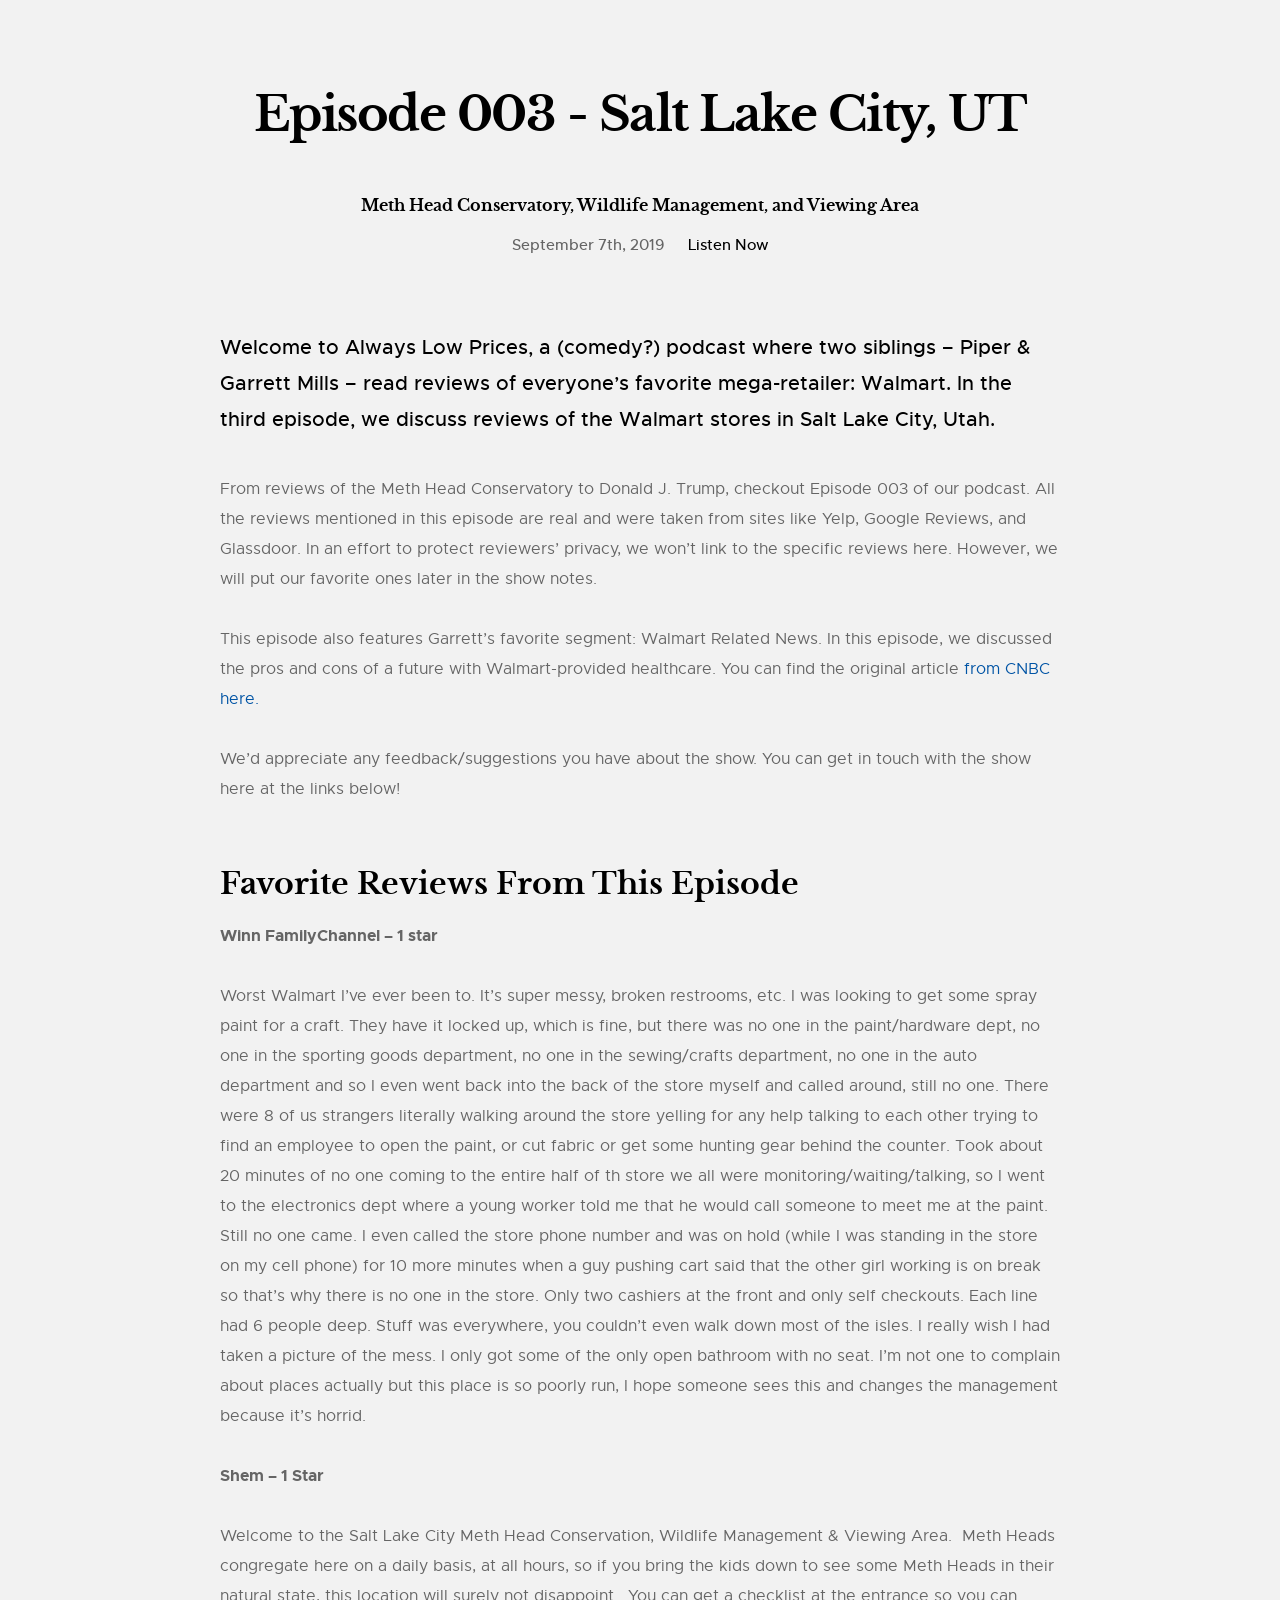
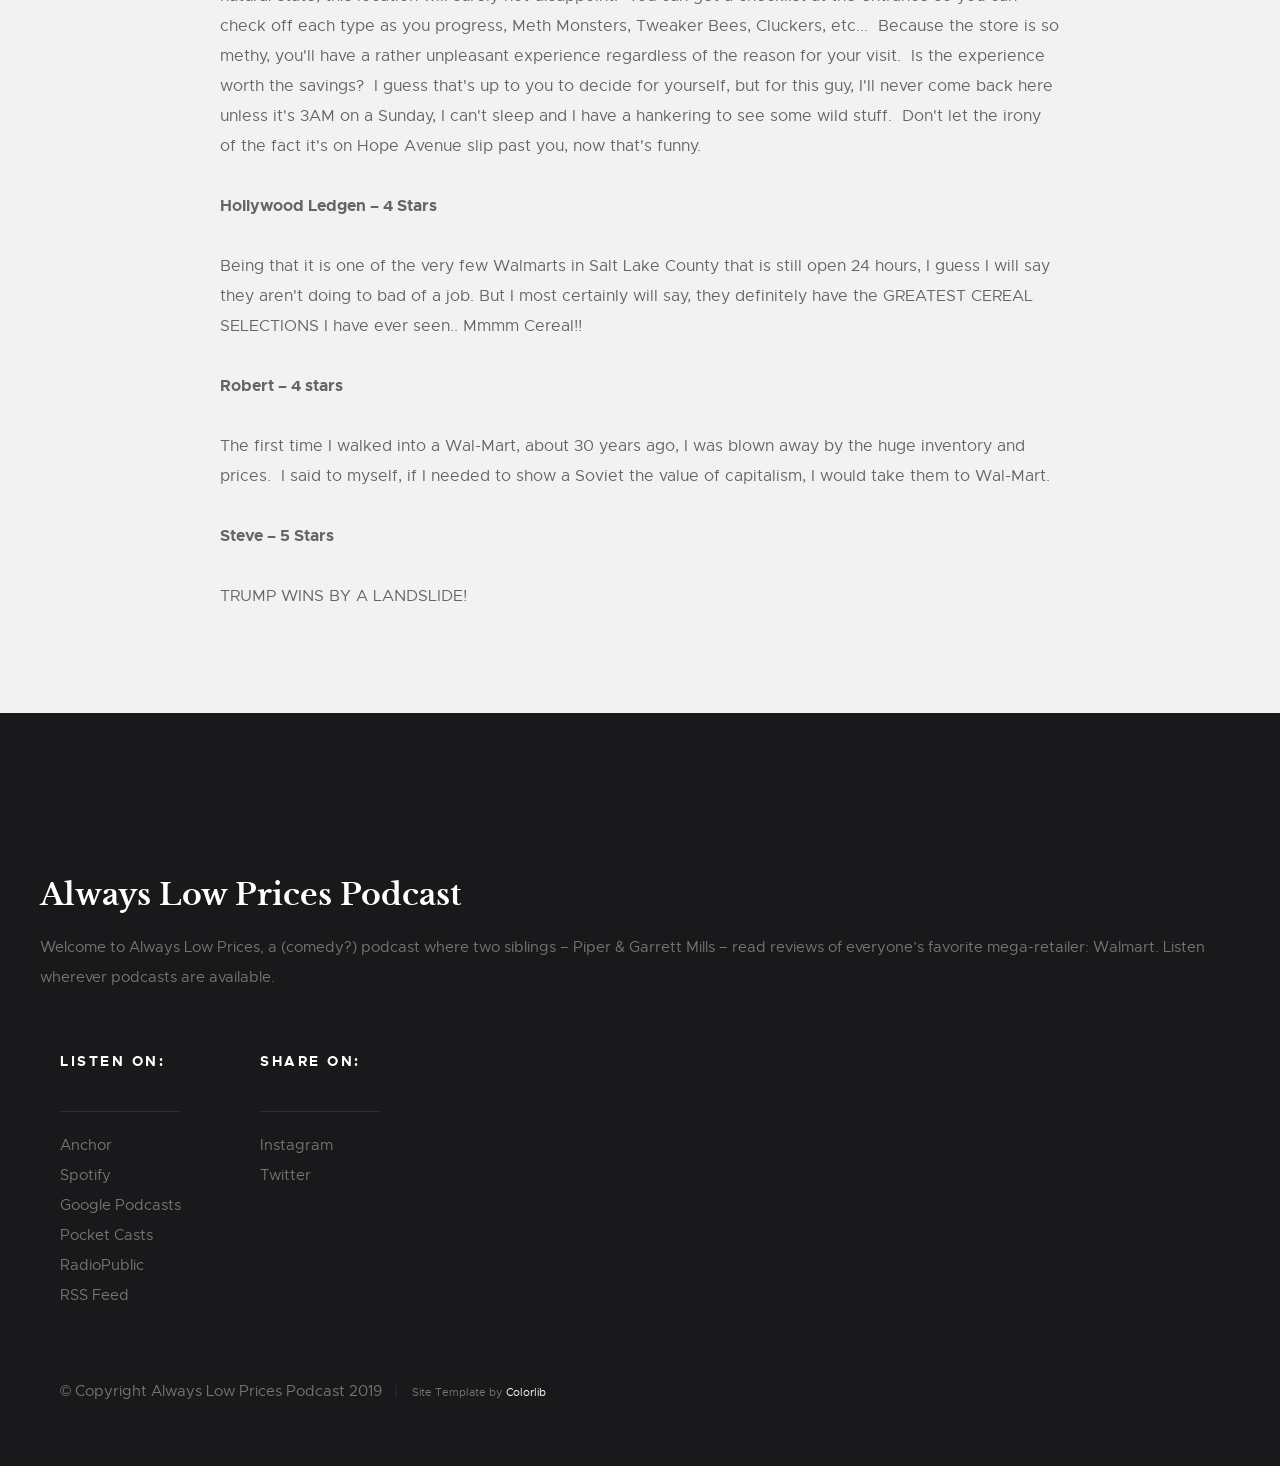
==== notes/003.html @ f8b11454 "initial" ====
<!DOCTYPE html>
<html class="no-js" lang="en">
<head>

    <!--- basic page needs
    ================================================== -->
    <meta charset="utf-8">
    <title>Episode 003 - Salt Lake City, UT | Always Low Prices Podcast</title>
    <meta name="description" content="">
    <meta name="author" content="">

    <!-- mobile specific metas
    ================================================== -->
    <meta name="viewport" content="width=device-width, initial-scale=1, maximum-scale=1">

    <!-- CSS
    ================================================== -->
    <link rel="stylesheet" href="../css/base.css">
    <link rel="stylesheet" href="../css/vendor.css">
    <link rel="stylesheet" href="../css/main.css">

    <!-- script
    ================================================== -->
    <script src="../js/modernizr.js"></script>
    <script src="../js/pace.min.js"></script>

    <!-- favicons
    ================================================== -->
    <link rel="shortcut icon" href="../favicon.ico" type="image/x-icon">
    <link rel="icon" href="../favicon.ico" type="image/x-icon">

</head>

<body id="top">



    <!-- s-content
    ================================================== -->
    <section class="s-content s-content--narrow s-content--no-padding-bottom">

        <article class="row format-standard">

            <div class="s-content__header col-full">
                <h1 class="s-content__header-title">
                    Episode 003 - Salt Lake City, UT
                </h1>
                <h5 class="s-content__header col-full">
                    Meth Head Conservatory, Wildlife Management, and Viewing Area
                </h5>
                <ul class="s-content__header-meta">
                    <li class="date">September 7th, 2019</li>
                    <li class="cat">
                        <a href="#">Listen Now</a>
                    </li>
                </ul>
            </div> <!-- end s-content__header -->

            <div class="col-full s-content__main">

                <p class="lead">Welcome to Always Low Prices, a (comedy?) podcast where two siblings – Piper & Garrett Mills – read reviews of everyone’s favorite mega-retailer: Walmart. In the third episode, we discuss reviews of the Walmart stores in Salt Lake City, Utah. </p>
                
                <p>From reviews of the Meth Head Conservatory to Donald J. Trump, checkout Episode 003 of our podcast. All the reviews mentioned in this episode are real and were taken from sites like Yelp, Google Reviews, and Glassdoor. In an effort to protect reviewers’ privacy, we won’t link to the specific reviews here. However, we will put our favorite ones later in the show notes.</p>

                <p>This episode also features Garrett’s favorite segment: Walmart Related News. In this episode, we discussed the pros and cons of a future with Walmart-provided healthcare. You can find the original article <a href="https://www.cnbc.com/2019/08/29/walmart-is-piloting-health-clinic-at-walmart-health-in-georgia.html">from CNBC here.</a></p>

                <p>We’d appreciate any feedback/suggestions you have about the show. You can get in touch with the show here at the links below!</p>

                <h2>Favorite Reviews From This Episode</h2>

                <p><strong>Winn FamilyChannel – 1 star</strong></p>
                <p>Worst Walmart I’ve ever been to. It’s super messy, broken restrooms, etc. I was looking to get some spray paint for a craft. They have it locked up, which is fine, but there was no one in the paint/hardware dept, no one in the sporting goods department, no one in the sewing/crafts department, no one in the auto department and so I even went back into the back of the store myself and called around, still no one. There were 8 of us strangers literally walking around the store yelling for any help talking to each other trying to find an employee to open the paint, or cut fabric or get some hunting gear behind the counter. Took about 20 minutes of no one coming to the entire half of th store we all were monitoring/waiting/talking, so I went to the electronics dept where a young worker told me that he would call someone to meet me at the paint. Still no one came. I even called the store phone number and was on hold (while I was standing in the store on my cell phone) for 10 more minutes when a guy pushing cart said that the other girl working is on break so that’s why there is no one in the store. Only two cashiers at the front and only self checkouts. Each line had 6 people deep. Stuff was everywhere, you couldn’t even walk down most of the isles. I really wish I had taken a picture of the mess. I only got some of the only open bathroom with no seat. I’m not one to complain about places actually but this place is so poorly run, I hope someone sees this and changes the management because it’s horrid.</p>
                <p><strong>Shem – 1 Star</strong></p>
                <p>Welcome to the Salt Lake City Meth Head Conservation, Wildlife Management &amp; Viewing Area. &nbsp;Meth Heads congregate here on a daily basis, at all hours, so if you bring the kids down to see some Meth Heads in their natural state, this location will surely not disappoint. &nbsp;You can get a checklist at the entrance so you can check off each type as you progress, Meth Monsters, Tweaker Bees, Cluckers, etc... &nbsp;Because the store is so methy, you'll have a rather unpleasant experience regardless of the reason for your visit. &nbsp;Is the experience worth the savings? &nbsp;I guess that's up to you to decide for yourself, but for this guy, I'll never come back here unless it's 3AM on a Sunday, I can't sleep and I have a hankering to see some wild stuff. &nbsp;Don't let the irony of the fact it's on Hope Avenue slip past you, now that's funny.</p>
                <p><strong>Hollywood Ledgen – 4 Stars</strong></p>
                <p>Being that it is one of the very few Walmarts in Salt Lake County that is still open 24 hours, I guess I will say they aren't doing to bad of a job. But I most certainly will say, they definitely have the GREATEST CEREAL SELECTIONS I have ever seen.. Mmmm Cereal!!</p>
                <p><strong>Robert – 4 stars</strong></p>
                <p>The first time I walked into a Wal-Mart, about 30 years ago, I was blown away by the huge inventory and prices. &nbsp;I said to myself, if I needed to show a Soviet the value of capitalism, I would take them to Wal-Mart.</p>
                <p><strong>Steve – 5 Stars</strong></p>
                <p>TRUMP WINS BY A LANDSLIDE!</p>

                <div class="s-content__author">

                </div>

            </div> <!-- end s-content__main -->

        </article>

    </section> <!-- s-content -->


    <!-- s-footer
    ================================================== -->
    <footer class="s-footer">

        <div class="s-footer__main">
            <div class="row">
                <h2 style="color: white;">Always Low Prices Podcast</h2>
                <p>Welcome to Always Low Prices, a (comedy?) podcast where two siblings – Piper & Garrett Mills – read reviews of everyone’s favorite mega-retailer: Walmart. Listen wherever podcasts are available.</p>
            </div>
            <div class="row"><br></div>
            <div class="row">
                
                <div class="col-two md-four mob-full s-footer__sitelinks">
                        
                    <h4>Listen On:</h4>

                    <ul class="s-footer__linklist">
                        <li><a href="https://anchor.fm/always-low-prices">Anchor</a></li>
                        <li><a href="https://open.spotify.com/show/2a7ba2a6s3g4KgWNtG4Lf8">Spotify</a></li>
                        <li><a href="https://www.google.com/podcasts?feed=aHR0cHM6Ly9hbmNob3IuZm0vcy9jZmFhMGY4L3BvZGNhc3QvcnNz">Google Podcasts</a></li>
                        <li><a href="https://pca.st/469Q">Pocket Casts</a></li>
                        <li><a href="https://radiopublic.com/always-low-prices-WdAnnR">RadioPublic</a></li>
                        <li><a href="https://anchor.fm/s/cfaa0f8/podcast/rss">RSS Feed</a></li>
                    </ul>

                </div> <!-- end s-footer__sitelinks -->

                <div class="col-two md-four mob-full s-footer__social">
                        
                    <h4>Share On:</h4>

                    <ul class="s-footer__linklist">
<!--                        <li><a href="#0">Facebook</a></li>-->
                        <li><a href="https://www.instagram.com/alwayslowpod/">Instagram</a></li>
                        <li><a href="https://twitter.com/alwayslowpod">Twitter</a></li>
<!--                        <li><a href="#0">Pinterest</a></li>-->
<!--                        <li><a href="#0">Google+</a></li>-->
<!--                        <li><a href="#0">LinkedIn</a></li>-->
                    </ul>

                </div> <!-- end s-footer__social -->

            </div>
        </div> <!-- end s-footer__main -->

        <div class="s-footer__bottom">
            <div class="row">
                <div class="col-full">
                    <div class="s-footer__copyright">
                        <span>© Copyright Always Low Prices Podcast 2019</span>
                        <span style="font-size: 8pt;">Site Template by <a href="https://colorlib.com/">Colorlib</a></span>
                    </div>

                    <div class="go-top">
                        <a class="smoothscroll" title="Back to Top" href="#top"></a>
                    </div>
                </div>
            </div>
        </div> <!-- end s-footer__bottom -->

    </footer> <!-- end s-footer -->


    <!-- preloader
    ================================================== -->
    <div id="preloader">
        <div id="loader">
            <div class="line-scale">
                <div></div>
                <div></div>
                <div></div>
                <div></div>
                <div></div>
            </div>
        </div>
    </div>


    <!-- Java Script
    ================================================== -->
    <script src="../js/jquery-3.2.1.min.js"></script>
    <script src="../js/plugins.js"></script>
    <script src="../js/main.js"></script>

</body>

</html>
---- css/base.css ----
/* =================================================================== 
 *
 *  Philosophy v1.0 Base Stylesheet
 *  12-30-2017
 *  ------------------------------------------------------------------
 *
 *  TOC:
 *  # imports
 *  # normalize
 *  # basic/base setup styles
 *    ## Media
 *    ## Typography resets
 *    ## links
 *    ## inputs
 *  # grid
 *    ## medium size devices
 *    ## tablets
 *    ## mobile devices
 *    ## small mobile devices
 *  # block grids
 *    ## medium size devices
 *    ## tablets
 *    ## mobile devices
 *    ## small mobile devices
 *  # MISC
 *
 * =================================================================== */


/* ===================================================================
 *  # imports 
 *
 * ------------------------------------------------------------------- */
@import url("font-awesome/css/font-awesome.min.css");
@import url("fonts.css");


/* ===================================================================
 *  # normalize
 *  normalize.css v5.0.0 | MIT License | 
 *  github.com/necolas/normalize.css
 *
 * ------------------------------------------------------------------- */
html {
   font-family: sans-serif;
   line-height: 1.15;
   -ms-text-size-adjust: 100%;
   -webkit-text-size-adjust: 100%;
}

body {
   margin: 0;
}

article,
aside,
footer,
header,
nav,
section {
   display: block;
}

h1 {
   font-size: 2em;
   margin: 0.67em 0;
}

figcaption,
figure,
main {
   display: block;
}

figure {
   margin: 1em 40px;
}

hr {
   box-sizing: content-box;
   height: 0;
   overflow: visible;
}

pre {
   font-family: monospace, monospace;
   font-size: 1em;
}

a {
   background-color: transparent;
   -webkit-text-decoration-skip: objects;
}

a:active,
a:hover {
   outline-width: 0;
}

abbr[title] {
   border-bottom: none;
   text-decoration: underline;
   text-decoration: underline dotted;
}

b,
strong {
   font-weight: inherit;
}

b,
strong {
   font-weight: bolder;
}

code,
kbd,
samp {
   font-family: monospace, monospace;
   font-size: 1em;
}

dfn {
   font-style: italic;
}

mark {
   background-color: #ff0;
   color: #000;
}

small {
   font-size: 80%;
}

sub,
sup {
   font-size: 75%;
   line-height: 0;
   position: relative;
   vertical-align: baseline;
}

sub {
   bottom: -0.25em;
}

sup {
   top: -0.5em;
}

audio,
video {
   display: inline-block;
}

audio:not([controls]) {
   display: none;
   height: 0;
}

img {
   border-style: none;
}

svg:not(:root) {
   overflow: hidden;
}

button,
input,
optgroup,
select,
textarea {
   font-family: sans-serif;
   font-size: 100%;
   line-height: 1.15;
   margin: 0;
}

button,
input {
   overflow: visible;
}

button,
select {
   text-transform: none;
}

button,
html [type="button"],
[type="reset"],
[type="submit"] {
   -webkit-appearance: button;
}

button::-moz-focus-inner,
[type="button"]::-moz-focus-inner,
[type="reset"]::-moz-focus-inner,
[type="submit"]::-moz-focus-inner {
   border-style: none;
   padding: 0;
}

button:-moz-focusring,
[type="button"]:-moz-focusring,
[type="reset"]:-moz-focusring,
[type="submit"]:-moz-focusring {
   outline: 1px dotted ButtonText;
}

fieldset {
   border: 1px solid #c0c0c0;
   margin: 0 2px;
   padding: 0.35em 0.625em 0.75em;
}

legend {
   box-sizing: border-box;
   color: inherit;
   display: table;
   max-width: 100%;
   padding: 0;
   white-space: normal;
}

progress {
   display: inline-block;
   vertical-align: baseline;
}

textarea {
   overflow: auto;
}

[type="checkbox"],
[type="radio"] {
   box-sizing: border-box;
   padding: 0;
}

[type="number"]::-webkit-inner-spin-button,
[type="number"]::-webkit-outer-spin-button {
   height: auto;
}

[type="search"] {
   -webkit-appearance: textfield;
   outline-offset: -2px;
}

[type="search"]::-webkit-search-cancel-button,
[type="search"]::-webkit-search-decoration {
   -webkit-appearance: none;
}

::-webkit-file-upload-button {
   -webkit-appearance: button;
   font: inherit;
}

details,
menu {
   display: block;
}

summary {
   display: list-item;
}

canvas {
   display: inline-block;
}

template {
   display: none;
}

[hidden] {
   display: none;
}


/* ===================================================================
*  # basic/base setup styles
*
* ------------------------------------------------------------------- */
html {
   font-size: 62.5%;
   box-sizing: border-box;
}

*,
*::before,
*::after {
   box-sizing: inherit;
}

body {
   font-weight: normal;
   line-height: 1;
   word-wrap: break-word;
   text-rendering: optimizeLegibility;
   -webkit-overflow-scrolling: touch;
   -webkit-text-size-adjust: none;
}

body,
input,
button {
   -moz-osx-font-smoothing: grayscale;
   -webkit-font-smoothing: antialiased;
}

/* ------------------------------------------------------------------- 
 * ## Media
 * ------------------------------------------------------------------- */
img,
video {
   max-width: 100%;
   height: auto;
}

/* ------------------------------------------------------------------- 
 * ## Typography resets 
 * ------------------------------------------------------------------- */
div, dl, dt, dd, ul, ol, li, h1, h2, h3, h4, h5, h6, pre, form, p, blockquote, th, td {
   margin: 0;
   padding: 0;
}

h1, h2, h3, h4, h5, h6 {
   -webkit-font-smoothing: auto;
   -webkit-font-smoothing: antialiased;
   -webkit-font-variant-ligatures: common-ligatures;
   -moz-font-variant-ligatures: common-ligatures;
   font-variant-ligatures: common-ligatures;
   text-rendering: optimizeLegibility;
}

em,
i {
   font-style: italic;
   line-height: inherit;
}

strong,
b {
   font-weight: bold;
   line-height: inherit;
}

small {
   font-size: 60%;
   line-height: inherit;
}

ol,
ul {
   list-style: none;
}

li {
   display: block;
}

/* ------------------------------------------------------------------- 
 * ## links
 * ------------------------------------------------------------------- */
a {
   text-decoration: none;
   line-height: inherit;
}

a img {
   border: none;
}

/* ------------------------------------------------------------------- 
 *  ## inputs
 * ------------------------------------------------------------------- */
fieldset {
   margin: 0;
   padding: 0;
}

input[type="email"],
input[type="number"],
input[type="search"],
input[type="text"],
input[type="tel"],
input[type="url"],
input[type="password"],
textarea {
   -webkit-appearance: none;
   -moz-appearance: none;
   -ms-appearance: none;
   -o-appearance: none;
   appearance: none;
}


/* ===================================================================
 * # grid
 *
 * ------------------------------------------------------------------- */
.row {
   width: 94%;
   max-width: 1200px;
   margin: 0 auto;
}

.row:after {
   content: "";
   display: table;
   clear: both;
}

.row .row {
   width: auto;
   max-width: none;
   margin-left: -20px;
   margin-right: -20px;
}

/* column blocks
 * -------------------------------------- */
[class*="col-"] {
   float: left;
   padding: 0 20px;
}

[class*="col-"] + [class*="col-"].end {
   float: right;
}

/* column width classes 
 * -------------------------------------- */
.col-one {
   width: 8.33333%;
}

.col-two,
.col-1-6 {
   width: 16.66667%;
}

.col-three,
.col-1-4 {
   width: 25%;
}

.col-four,
.col-1-3 {
   width: 33.33333%;
}

.col-five {
   width: 41.66667%;
}

.col-six,
.col-1-2 {
   width: 50%;
}

.col-seven {
   width: 58.33333%;
}

.col-eight,
.col-2-3 {
   width: 66.66667%;
}

.col-nine,
.col-3-4 {
  width: 75%;
}

.col-ten,
.col-5-6 {
   width: 83.33333%;
}

.col-eleven {
   width: 91.66667%;
}

.col-twelve,
.col-full {
   width: 100%;
}


/* ------------------------------------------------------------------- 
 * ## medium size devices
 * ------------------------------------------------------------------- */
@media only screen and (max-width: 1200px) {
   .row .row {
      margin-left: -15px;
      margin-right: -15px;
   }

   [class*="col-"] {
      padding: 0 15px;
   }

   .md-two,
   .md-1-6 {
      width: 16.66667%;
   }

   .md-one {
      width: 8.33333%;
   }

   .md-three,
   .md-1-4 {
      width: 25%;
   }

   .md-four,
   .md-1-3 {
      width: 33.33333%;
   }

   .md-five {
      width: 41.66667%;
   }

   .md-six,
   .md-1-2 {
      width: 50%;
   }

   .md-seven {
      width: 58.33333%;
   }

   .md-eight,
   .md-2-3 {
      width: 66.66667%;
   }

   .md-nine,
   .md-3-4 {
      width: 75%;
   }

   .md-ten,
   .md-5-6 {
      width: 83.33333%;
   }

   .md-eleven {
      width: 91.66667%;
   }

   .md-twelve,
   .md-full {
      width: 100%;
   }
}

/* ------------------------------------------------------------------- 
 * ## tablets
 * ------------------------------------------------------------------- */
@media only screen and (max-width: 800px) {
   .row {
      width: 90%;
   }

   .tab-1-4 {
      width: 25%;
   }

   .tab-1-3 {
      width: 33.33333%;
   }

   .tab-1-2 {
      width: 50%;
   }

   .tab-2-3 {
      width: 66.66667%;
   }

   .tab-3-4 {
      width: 75%;
   }

   .tab-full {
      width: 100%;
   }

   .hide-on-tablet {
      display: none;
   }
}

/* ------------------------------------------------------------------- 
 * ## mobile devices
 * ------------------------------------------------------------------- */
@media only screen and (max-width: 600px) {
   .row {
      width: auto;
      padding-left: 25px;
      padding-right: 25px;
   }

   .row .row {
      margin-left: -10px;
      margin-right: -10px;
      padding-left: 0;
      padding-right: 0;
   }

   [class*="col-"] {
      padding: 0 10px;
   }

   .mob-1-4 {
      width: 25%;
   }

   .mob-1-3 {
      width: 33.33333%;
   }

   .mob-1-2 {
      width: 50%;
   }

   .mob-2-3 {
      width: 66.66667%;
   }

   .mob-3-4 {
      width: 75%;
   }

   .mob-full {
      width: 100%;
   }

   .hide-on-mobile {
      display: none;
   }
}

/* ------------------------------------------------------------------- 
 * ## small mobile devices
 * ------------------------------------------------------------------- */

/* stack columns on small mobile devices
 * ------------------------------------------------------------------- */
@media only screen and (max-width: 400px) {
   .row .row {
      margin-left: 0;
      margin-right: 0;
   }

   [class*="col-"] {
      width: 100% !important;
      float: none !important;
      clear: both !important;
      margin-left: 0;
      margin-right: 0;
      padding: 0;
   }

   [class*="col-"] + [class*="col-"].end {
      float: none;
   }
}


/* ===================================================================
 * # block grids
 *
 * ------------------------------------------------------------------- */

/* Equally-sized columns define at row level
 * ------------------------------------------------------------------- */
[class*="block-"]:after {
   content: "";
   display: table;
   clear: both;
}

.block-1-6 .col-block {
   width: 16.66667%;
}

.block-1-5 .col-block {
   width: 20%;
}

.block-1-4 .col-block {
   width: 25%;
}

.block-1-3 .col-block {
   width: 33.33333%;
}

.block-1-2 .col-block {
   width: 50%;
}

/**
 * Clearing for block grid columns. Allow columns with 
 * different heights to align properly.
 */
.block-1-6 .col-block:nth-child(6n + 1),
.block-1-5 .col-block:nth-child(5n + 1),
.block-1-4 .col-block:nth-child(4n + 1),
.block-1-3 .col-block:nth-child(3n + 1),
.block-1-2 .col-block:nth-child(2n + 1) {
   clear: both;
}

/* ------------------------------------------------------------------- 
 * ## medium size devices
 * ------------------------------------------------------------------- */
@media only screen and (max-width: 1200px) {
   .block-m-1-6 .col-block {
      width: 16.66667%;
   }

   .block-m-1-5 .col-block {
      width: 20%;
   }

   .block-m-1-4 .col-block {
      width: 25%;
   }

   .block-m-1-3 .col-block {
      width: 33.33333%;
   }

   .block-m-1-2 .col-block {
      width: 50%;
   }

   .block-m-full .col-block {
      width: 100%;
      clear: both;
   }

   [class*="block-m-"] .col-block:nth-child(n) {
      clear: none;
   }

   .block-m-1-6 .col-block:nth-child(6n + 1),
   .block-m-1-5 .col-block:nth-child(5n + 1),
   .block-m-1-4 .col-block:nth-child(4n + 1),
   .block-m-1-3 .col-block:nth-child(3n + 1),
   .block-m-1-2 .col-block:nth-child(2n + 1) {
      clear: both;
   }
}

/* ------------------------------------------------------------------- 
 * ## tablets
 * ------------------------------------------------------------------- */
@media only screen and (max-width: 800px) {
   .block-tab-1-6 .col-block {
      width: 16.66667%;
   }

   .block-tab-1-5 .col-block {
      width: 20%;
   }

   .block-tab-1-4 .col-block {
      width: 25%;
   }

   .block-tab-1-3 .col-block {
      width: 33.33333%;
   }

   .block-tab-1-2 .col-block {
      width: 50%;
   }

   .block-tab-full .col-block {
      width: 100%;
      clear: both;
   }

   [class*="block-tab-"] .col-block:nth-child(n) {
      clear: none;
   }

   .block-tab-1-6 .col-block:nth-child(6n + 1),
   .block-tab-1-6 .col-block:nth-child(5n + 1),
   .block-tab-1-4 .col-block:nth-child(4n + 1),
   .block-tab-1-3 .col-block:nth-child(3n + 1),
   .block-tab-1-2 .col-block:nth-child(2n + 1) {
      clear: both;
   }
}

/* ------------------------------------------------------------------- 
 * ## mobile devices
 * ------------------------------------------------------------------- */
@media only screen and (max-width: 600px) {
   .block-mob-1-6 .col-block {
      width: 16.66667%;
   }

   .block-mob-1-5 .col-block {
      width: 20%;
   }

   .block-mob-1-4 .col-block {
      width: 25%;
   }

   .block-mob-1-3 .col-block {
      width: 33.33333%;
   }

   .block-mob-1-2 .col-block {
      width: 50%;
   }

   .block-mob-full .col-block {
      width: 100%;
      clear: both;
   }

   [class*="block-mob-"] .col-block:nth-child(n) {
      clear: none;
   }

   .block-mob-1-6 .col-block:nth-child(6n + 1),
   .block-mob-1-5 .col-block:nth-child(5n + 1),
   .block-mob-1-4 .col-block:nth-child(4n + 1),
   .block-mob-1-3 .col-block:nth-child(3n + 1),
   .block-mob-1-2 .col-block:nth-child(2n + 1) {
      clear: both;
   }
}

/* ------------------------------------------------------------------- 
 * ## small mobile devices
 * ------------------------------------------------------------------- */

/* stack columns on small mobile devices
 * ------------------------------------------------------------------- */
@media only screen and (max-width: 400px) {
   .stack .col-block {
      width: 100% !important;
      float: none !important;
      clear: both !important;
      margin-left: 0;
      margin-right: 0;
   }
}


/* ===================================================================
 * # MISC
 *
 * ------------------------------------------------------------------- */
.group:after {
   content: "";
   display: table;
   clear: both;
}

/* Misc Helper Styles
 * -------------------------------------- */
.is-hidden {
   display: none;
}

.is-invisible {
   visibility: hidden;
}

.antialiased {
   -webkit-font-smoothing: antialiased;
   -moz-osx-font-smoothing: grayscale;
}

.overflow-hidden {
   overflow: hidden;
}

.remove-bottom {
   margin-bottom: 0;
}

.half-bottom {
   margin-bottom: 1.5rem !important;
}

.add-bottom {
   margin-bottom: 3rem !important;
}

.no-border {
   border: none;
}

.full-width {
   width: 100%;
}

.text-center {
   text-align: center;
}

.text-left {
   text-align: left;
}

.text-right {
   text-align: right;
}

.pull-left {
   float: left;
}

.pull-right {
   float: right;
}

.align-center {
   margin-left: auto;
   margin-right: auto;
   text-align: center;
}

/*# sourceMappingURL=base.css.map */
---- css/vendor.css ----
/* =================================================================== 
 *
 *  Philosophy v1.0 Vendor/Third Party CSS 
 *  12-30-2017
 *  ------------------------------------------------------------------
 *
 *  TOC:
 *  # lity - v1.6.6 - 2016-04-22
 *  # Animate on Scroll
 *  # Slick Slider
 *  # MediaElement
 *  # prettyprint GitHub Theme
 *
 * =================================================================== */


/* ===================================================================
 * # lity - v1.6.6 - 2016-04-22
 *   http://sorgalla.com/lity/
 *   Copyright (c) 2016 Jan Sorgalla; Licensed MIT 
 * ------------------------------------------------------------------- */
.lity {
   z-index: 9990;
   position: fixed;
   top: 0;
   right: 0;
   bottom: 0;
   left: 0;
   white-space: nowrap;
   background: #ffffff;
   background: white;
   outline: none !important;
   opacity: 0;
   -webkit-transition: opacity 0.3s ease;
   -o-transition: opacity 0.3s ease;
   transition: opacity 0.3s ease;
}

.lity.lity-opened {
   opacity: 1;
}

.lity.lity-closed {
   opacity: 0;
}

.lity * {
   -webkit-box-sizing: border-box;
   -moz-box-sizing: border-box;
   box-sizing: border-box;
}

.lity-wrap {
   z-index: 9990;
   position: fixed;
   top: 0;
   right: 0;
   bottom: 0;
   left: 0;
   text-align: center;
   outline: none !important;
}

.lity-wrap:before {
   content: '';
   display: inline-block;
   height: 100%;
   vertical-align: middle;
   margin-right: -0.25em;
}

.lity-loader {
   z-index: 9991;
   color: #333;
   position: absolute;
   top: 50%;
   margin-top: -0.8em;
   width: 100%;
   text-align: center;
   font-size: 14px;
   font-family: Arial, Helvetica, sans-serif;
   opacity: 0;
   -webkit-transition: opacity 0.3s ease;
   -o-transition: opacity 0.3s ease;
   transition: opacity 0.3s ease;
}

.lity-loading .lity-loader {
   opacity: 1;
}

.lity-container {
   z-index: 9992;
   position: relative;
   text-align: left;
   vertical-align: middle;
   display: inline-block;
   white-space: normal;
   max-width: 100%;
   max-height: 100%;
   outline: none !important;
}

.lity-content {
   z-index: 9993;
   width: 100%;
   -webkit-transform: scale(1);
   -ms-transform: scale(1);
   -o-transform: scale(1);
   transform: scale(1);
   -webkit-transition: -webkit-transform 0.3s ease;
   -o-transition: -o-transform 0.3s ease;
   transition: transform 0.3s ease;
}

.lity-loading .lity-content,
.lity-closed .lity-content {
   -webkit-transform: scale(0.8);
   -ms-transform: scale(0.8);
   -o-transform: scale(0.8);
   transform: scale(0.8);
}

.lity-content:after {
   content: '';
   position: absolute;
   left: 0;
   top: 0;
   bottom: 0;
   display: block;
   right: 0;
   width: auto;
   height: auto;
   z-index: -1;
}

.lity-close {
   z-index: 9994;
   width: 42px;
   height: 42px;
   position: fixed;
   text-align: center !important;
   right: 20px;
   top: 20px;
   -webkit-appearance: none;
   cursor: pointer;
   text-decoration: none;
   text-align: center;
   padding: 0;
   margin: 0;
   color: black;
   font-style: normal;
   font-size: 30px;
   font-family: Arial, sans-serif;
   line-height: 42px;
   border: 0;
   background: transparent;
   outline: none;
   -webkit-box-shadow: none;
   box-shadow: none;
   font: 0/0 a;
   text-shadow: none;
   color: transparent;
   border-radius: 50%;
}

.lity-close::before,
.lity-close::after {
   display: block;
   content: "";
   height: 20px;
   width: 2px;
   background-color: black;
   position: absolute;
   top: 11px;
   left: 20px;
}

.lity-close::before {
   -webkit-transform: rotate(-45deg);
   -ms-transform: rotate(-45deg);
   transform: rotate(-45deg);
}

.lity-close::after {
   -webkit-transform: rotate(45deg);
   -ms-transform: rotate(45deg);
   transform: rotate(45deg);
}

.lity-close::-moz-focus-inner {
   border: 0;
   padding: 0;
}

.lity-close:hover,
.lity-close:focus,
.lity-close:active,
.lity-close:visited {
   text-decoration: none;
   text-align: center;
   padding: 0;
   color: #fff;
   font-style: normal;
   font-size: 30px;
   font-family: Arial, sans-serif;
   line-height: 36px;
   border: 0;
   background: transparent;
   outline: none;
   -webkit-box-shadow: none;
   box-shadow: none;
   font: 0/0 a;
   text-shadow: none;
   color: transparent;
}

.lity-close:hover::before,
.lity-close:hover::after,
.lity-close:focus::before,
.lity-close:focus::after,
.lity-close:active::before,
.lity-close:active::after,
.lity-close:visited::before,
.lity-close:visited::after {
   background-color: #0054a5;
}

/* Image */
.lity-image img {
   max-width: 100%;
   display: block;
   line-height: 0;
   border: 0;
}

/* iFrame */
.lity-iframe .lity-container {
   width: 100%;
   max-width: 964px;
}

.lity-iframe-container {
   width: 100%;
   height: 0;
   padding-top: 56.25%;
   overflow: auto;
   pointer-events: auto;
   -webkit-transform: translateZ(0);
   transform: translateZ(0);
   -webkit-overflow-scrolling: touch;
}

.lity-iframe-container iframe {
   position: absolute;
   display: block;
   top: 0;
   left: 0;
   width: 100%;
   height: 100%;
   background: #000;
}

.lity-hide {
   display: none;
}


/* ===================================================================
 * # Animate on Scroll 
 *   https://michalsnik.github.io/aos/
 *
 * ------------------------------------------------------------------- */
[data-aos][data-aos][data-aos-duration='50'],
body[data-aos-duration='50'] [data-aos] {
   transition-duration: 50ms;
}

[data-aos][data-aos][data-aos-delay='50'],
body[data-aos-delay='50'] [data-aos] {
   transition-delay: 0;
}

[data-aos][data-aos][data-aos-delay='50'].aos-animate,
body[data-aos-delay='50'] [data-aos].aos-animate {
   transition-delay: 50ms;
}

[data-aos][data-aos][data-aos-duration='100'],
body[data-aos-duration='100'] [data-aos] {
   transition-duration: .1s;
}

[data-aos][data-aos][data-aos-delay='100'],
body[data-aos-delay='100'] [data-aos] {
   transition-delay: 0;
}

[data-aos][data-aos][data-aos-delay='100'].aos-animate,
body[data-aos-delay='100'] [data-aos].aos-animate {
   transition-delay: .1s;
}

[data-aos][data-aos][data-aos-duration='150'],
body[data-aos-duration='150'] [data-aos] {
   transition-duration: .15s;
}

[data-aos][data-aos][data-aos-delay='150'],
body[data-aos-delay='150'] [data-aos] {
   transition-delay: 0;
}

[data-aos][data-aos][data-aos-delay='150'].aos-animate,
body[data-aos-delay='150'] [data-aos].aos-animate {
   transition-delay: .15s;
}

[data-aos][data-aos][data-aos-duration='200'],
body[data-aos-duration='200'] [data-aos] {
   transition-duration: .2s;
}

[data-aos][data-aos][data-aos-delay='200'],
body[data-aos-delay='200'] [data-aos] {
   transition-delay: 0;
}

[data-aos][data-aos][data-aos-delay='200'].aos-animate,
body[data-aos-delay='200'] [data-aos].aos-animate {
   transition-delay: .2s;
}

[data-aos][data-aos][data-aos-duration='250'],
body[data-aos-duration='250'] [data-aos] {
   transition-duration: .25s;
}

[data-aos][data-aos][data-aos-delay='250'],
body[data-aos-delay='250'] [data-aos] {
   transition-delay: 0;
}

[data-aos][data-aos][data-aos-delay='250'].aos-animate,
body[data-aos-delay='250'] [data-aos].aos-animate {
   transition-delay: .25s;
}

[data-aos][data-aos][data-aos-duration='300'],
body[data-aos-duration='300'] [data-aos] {
   transition-duration: .3s;
}

[data-aos][data-aos][data-aos-delay='300'],
body[data-aos-delay='300'] [data-aos] {
   transition-delay: 0;
}

[data-aos][data-aos][data-aos-delay='300'].aos-animate,
body[data-aos-delay='300'] [data-aos].aos-animate {
   transition-delay: .3s;
}

[data-aos][data-aos][data-aos-duration='350'],
body[data-aos-duration='350'] [data-aos] {
   transition-duration: .35s;
}

[data-aos][data-aos][data-aos-delay='350'],
body[data-aos-delay='350'] [data-aos] {
   transition-delay: 0;
}

[data-aos][data-aos][data-aos-delay='350'].aos-animate,
body[data-aos-delay='350'] [data-aos].aos-animate {
   transition-delay: .35s;
}

[data-aos][data-aos][data-aos-duration='400'],
body[data-aos-duration='400'] [data-aos] {
   transition-duration: .4s;
}

[data-aos][data-aos][data-aos-delay='400'],
body[data-aos-delay='400'] [data-aos] {
   transition-delay: 0;
}

[data-aos][data-aos][data-aos-delay='400'].aos-animate,
body[data-aos-delay='400'] [data-aos].aos-animate {
   transition-delay: .4s;
}

[data-aos][data-aos][data-aos-duration='450'],
body[data-aos-duration='450'] [data-aos] {
   transition-duration: .45s;
}

[data-aos][data-aos][data-aos-delay='450'],
body[data-aos-delay='450'] [data-aos] {
   transition-delay: 0;
}

[data-aos][data-aos][data-aos-delay='450'].aos-animate,
body[data-aos-delay='450'] [data-aos].aos-animate {
   transition-delay: .45s;
}

[data-aos][data-aos][data-aos-duration='500'],
body[data-aos-duration='500'] [data-aos] {
   transition-duration: .5s;
}

[data-aos][data-aos][data-aos-delay='500'],
body[data-aos-delay='500'] [data-aos] {
   transition-delay: 0;
}

[data-aos][data-aos][data-aos-delay='500'].aos-animate,
body[data-aos-delay='500'] [data-aos].aos-animate {
   transition-delay: .5s;
}

[data-aos][data-aos][data-aos-duration='550'],
body[data-aos-duration='550'] [data-aos] {
   transition-duration: .55s;
}

[data-aos][data-aos][data-aos-delay='550'],
body[data-aos-delay='550'] [data-aos] {
   transition-delay: 0;
}

[data-aos][data-aos][data-aos-delay='550'].aos-animate,
body[data-aos-delay='550'] [data-aos].aos-animate {
   transition-delay: .55s;
}

[data-aos][data-aos][data-aos-duration='600'],
body[data-aos-duration='600'] [data-aos] {
   transition-duration: .6s;
}

[data-aos][data-aos][data-aos-delay='600'],
body[data-aos-delay='600'] [data-aos] {
   transition-delay: 0;
}

[data-aos][data-aos][data-aos-delay='600'].aos-animate,
body[data-aos-delay='600'] [data-aos].aos-animate {
   transition-delay: .6s;
}

[data-aos][data-aos][data-aos-duration='650'],
body[data-aos-duration='650'] [data-aos] {
   transition-duration: .65s;
}

[data-aos][data-aos][data-aos-delay='650'],
body[data-aos-delay='650'] [data-aos] {
   transition-delay: 0;
}

[data-aos][data-aos][data-aos-delay='650'].aos-animate,
body[data-aos-delay='650'] [data-aos].aos-animate {
   transition-delay: .65s;
}

[data-aos][data-aos][data-aos-duration='700'],
body[data-aos-duration='700'] [data-aos] {
   transition-duration: .7s;
}

[data-aos][data-aos][data-aos-delay='700'],
body[data-aos-delay='700'] [data-aos] {
   transition-delay: 0;
}

[data-aos][data-aos][data-aos-delay='700'].aos-animate,
body[data-aos-delay='700'] [data-aos].aos-animate {
   transition-delay: .7s;
}

[data-aos][data-aos][data-aos-duration='750'],
body[data-aos-duration='750'] [data-aos] {
   transition-duration: .75s;
}

[data-aos][data-aos][data-aos-delay='750'],
body[data-aos-delay='750'] [data-aos] {
   transition-delay: 0;
}

[data-aos][data-aos][data-aos-delay='750'].aos-animate,
body[data-aos-delay='750'] [data-aos].aos-animate {
   transition-delay: .75s;
}

[data-aos][data-aos][data-aos-duration='800'],
body[data-aos-duration='800'] [data-aos] {
   transition-duration: .8s;
}

[data-aos][data-aos][data-aos-delay='800'],
body[data-aos-delay='800'] [data-aos] {
   transition-delay: 0;
}

[data-aos][data-aos][data-aos-delay='800'].aos-animate,
body[data-aos-delay='800'] [data-aos].aos-animate {
   transition-delay: .8s;
}

[data-aos][data-aos][data-aos-duration='850'],
body[data-aos-duration='850'] [data-aos] {
   transition-duration: .85s;
}

[data-aos][data-aos][data-aos-delay='850'],
body[data-aos-delay='850'] [data-aos] {
   transition-delay: 0;
}

[data-aos][data-aos][data-aos-delay='850'].aos-animate,
body[data-aos-delay='850'] [data-aos].aos-animate {
   transition-delay: .85s;
}

[data-aos][data-aos][data-aos-duration='900'],
body[data-aos-duration='900'] [data-aos] {
   transition-duration: .9s;
}

[data-aos][data-aos][data-aos-delay='900'],
body[data-aos-delay='900'] [data-aos] {
   transition-delay: 0;
}

[data-aos][data-aos][data-aos-delay='900'].aos-animate,
body[data-aos-delay='900'] [data-aos].aos-animate {
   transition-delay: .9s;
}

[data-aos][data-aos][data-aos-duration='950'],
body[data-aos-duration='950'] [data-aos] {
   transition-duration: .95s;
}

[data-aos][data-aos][data-aos-delay='950'],
body[data-aos-delay='950'] [data-aos] {
   transition-delay: 0;
}

[data-aos][data-aos][data-aos-delay='950'].aos-animate,
body[data-aos-delay='950'] [data-aos].aos-animate {
   transition-delay: .95s;
}

[data-aos][data-aos][data-aos-duration='1000'],
body[data-aos-duration='1000'] [data-aos] {
   transition-duration: 1s;
}

[data-aos][data-aos][data-aos-delay='1000'],
body[data-aos-delay='1000'] [data-aos] {
   transition-delay: 0;
}

[data-aos][data-aos][data-aos-delay='1000'].aos-animate,
body[data-aos-delay='1000'] [data-aos].aos-animate {
   transition-delay: 1s;
}

[data-aos][data-aos][data-aos-duration='1050'],
body[data-aos-duration='1050'] [data-aos] {
   transition-duration: 1.05s;
}

[data-aos][data-aos][data-aos-delay='1050'],
body[data-aos-delay='1050'] [data-aos] {
   transition-delay: 0;
}

[data-aos][data-aos][data-aos-delay='1050'].aos-animate,
body[data-aos-delay='1050'] [data-aos].aos-animate {
   transition-delay: 1.05s;
}

[data-aos][data-aos][data-aos-duration='1100'],
body[data-aos-duration='1100'] [data-aos] {
   transition-duration: 1.1s;
}

[data-aos][data-aos][data-aos-delay='1100'],
body[data-aos-delay='1100'] [data-aos] {
   transition-delay: 0;
}

[data-aos][data-aos][data-aos-delay='1100'].aos-animate,
body[data-aos-delay='1100'] [data-aos].aos-animate {
   transition-delay: 1.1s;
}

[data-aos][data-aos][data-aos-duration='1150'],
body[data-aos-duration='1150'] [data-aos] {
   transition-duration: 1.15s;
}

[data-aos][data-aos][data-aos-delay='1150'],
body[data-aos-delay='1150'] [data-aos] {
   transition-delay: 0;
}

[data-aos][data-aos][data-aos-delay='1150'].aos-animate,
body[data-aos-delay='1150'] [data-aos].aos-animate {
   transition-delay: 1.15s;
}

[data-aos][data-aos][data-aos-duration='1200'],
body[data-aos-duration='1200'] [data-aos] {
   transition-duration: 1.2s;
}

[data-aos][data-aos][data-aos-delay='1200'],
body[data-aos-delay='1200'] [data-aos] {
   transition-delay: 0;
}

[data-aos][data-aos][data-aos-delay='1200'].aos-animate,
body[data-aos-delay='1200'] [data-aos].aos-animate {
   transition-delay: 1.2s;
}

[data-aos][data-aos][data-aos-duration='1250'],
body[data-aos-duration='1250'] [data-aos] {
   transition-duration: 1.25s;
}

[data-aos][data-aos][data-aos-delay='1250'],
body[data-aos-delay='1250'] [data-aos] {
   transition-delay: 0;
}

[data-aos][data-aos][data-aos-delay='1250'].aos-animate,
body[data-aos-delay='1250'] [data-aos].aos-animate {
   transition-delay: 1.25s;
}

[data-aos][data-aos][data-aos-duration='1300'],
body[data-aos-duration='1300'] [data-aos] {
   transition-duration: 1.3s;
}

[data-aos][data-aos][data-aos-delay='1300'],
body[data-aos-delay='1300'] [data-aos] {
   transition-delay: 0;
}

[data-aos][data-aos][data-aos-delay='1300'].aos-animate,
body[data-aos-delay='1300'] [data-aos].aos-animate {
   transition-delay: 1.3s;
}

[data-aos][data-aos][data-aos-duration='1350'],
body[data-aos-duration='1350'] [data-aos] {
   transition-duration: 1.35s;
}

[data-aos][data-aos][data-aos-delay='1350'],
body[data-aos-delay='1350'] [data-aos] {
   transition-delay: 0;
}

[data-aos][data-aos][data-aos-delay='1350'].aos-animate,
body[data-aos-delay='1350'] [data-aos].aos-animate {
   transition-delay: 1.35s;
}

[data-aos][data-aos][data-aos-duration='1400'],
body[data-aos-duration='1400'] [data-aos] {
   transition-duration: 1.4s;
}

[data-aos][data-aos][data-aos-delay='1400'],
body[data-aos-delay='1400'] [data-aos] {
   transition-delay: 0;
}

[data-aos][data-aos][data-aos-delay='1400'].aos-animate,
body[data-aos-delay='1400'] [data-aos].aos-animate {
   transition-delay: 1.4s;
}

[data-aos][data-aos][data-aos-duration='1450'],
body[data-aos-duration='1450'] [data-aos] {
   transition-duration: 1.45s;
}

[data-aos][data-aos][data-aos-delay='1450'],
body[data-aos-delay='1450'] [data-aos] {
   transition-delay: 0;
}

[data-aos][data-aos][data-aos-delay='1450'].aos-animate,
body[data-aos-delay='1450'] [data-aos].aos-animate {
   transition-delay: 1.45s;
}

[data-aos][data-aos][data-aos-duration='1500'],
body[data-aos-duration='1500'] [data-aos] {
   transition-duration: 1.5s;
}

[data-aos][data-aos][data-aos-delay='1500'],
body[data-aos-delay='1500'] [data-aos] {
   transition-delay: 0;
}

[data-aos][data-aos][data-aos-delay='1500'].aos-animate,
body[data-aos-delay='1500'] [data-aos].aos-animate {
   transition-delay: 1.5s;
}

[data-aos][data-aos][data-aos-duration='1550'],
body[data-aos-duration='1550'] [data-aos] {
   transition-duration: 1.55s;
}

[data-aos][data-aos][data-aos-delay='1550'],
body[data-aos-delay='1550'] [data-aos] {
   transition-delay: 0;
}

[data-aos][data-aos][data-aos-delay='1550'].aos-animate,
body[data-aos-delay='1550'] [data-aos].aos-animate {
   transition-delay: 1.55s;
}

[data-aos][data-aos][data-aos-duration='1600'],
body[data-aos-duration='1600'] [data-aos] {
   transition-duration: 1.6s;
}

[data-aos][data-aos][data-aos-delay='1600'],
body[data-aos-delay='1600'] [data-aos] {
   transition-delay: 0;
}

[data-aos][data-aos][data-aos-delay='1600'].aos-animate,
body[data-aos-delay='1600'] [data-aos].aos-animate {
   transition-delay: 1.6s;
}

[data-aos][data-aos][data-aos-duration='1650'],
body[data-aos-duration='1650'] [data-aos] {
   transition-duration: 1.65s;
}

[data-aos][data-aos][data-aos-delay='1650'],
body[data-aos-delay='1650'] [data-aos] {
   transition-delay: 0;
}

[data-aos][data-aos][data-aos-delay='1650'].aos-animate,
body[data-aos-delay='1650'] [data-aos].aos-animate {
   transition-delay: 1.65s;
}

[data-aos][data-aos][data-aos-duration='1700'],
body[data-aos-duration='1700'] [data-aos] {
   transition-duration: 1.7s;
}

[data-aos][data-aos][data-aos-delay='1700'],
body[data-aos-delay='1700'] [data-aos] {
   transition-delay: 0;
}

[data-aos][data-aos][data-aos-delay='1700'].aos-animate,
body[data-aos-delay='1700'] [data-aos].aos-animate {
   transition-delay: 1.7s;
}

[data-aos][data-aos][data-aos-duration='1750'],
body[data-aos-duration='1750'] [data-aos] {
   transition-duration: 1.75s;
}

[data-aos][data-aos][data-aos-delay='1750'],
body[data-aos-delay='1750'] [data-aos] {
   transition-delay: 0;
}

[data-aos][data-aos][data-aos-delay='1750'].aos-animate,
body[data-aos-delay='1750'] [data-aos].aos-animate {
   transition-delay: 1.75s;
}

[data-aos][data-aos][data-aos-duration='1800'],
body[data-aos-duration='1800'] [data-aos] {
   transition-duration: 1.8s;
}

[data-aos][data-aos][data-aos-delay='1800'],
body[data-aos-delay='1800'] [data-aos] {
   transition-delay: 0;
}

[data-aos][data-aos][data-aos-delay='1800'].aos-animate,
body[data-aos-delay='1800'] [data-aos].aos-animate {
   transition-delay: 1.8s;
}

[data-aos][data-aos][data-aos-duration='1850'],
body[data-aos-duration='1850'] [data-aos] {
   transition-duration: 1.85s;
}

[data-aos][data-aos][data-aos-delay='1850'],
body[data-aos-delay='1850'] [data-aos] {
   transition-delay: 0;
}

[data-aos][data-aos][data-aos-delay='1850'].aos-animate,
body[data-aos-delay='1850'] [data-aos].aos-animate {
   transition-delay: 1.85s;
}

[data-aos][data-aos][data-aos-duration='1900'],
body[data-aos-duration='1900'] [data-aos] {
   transition-duration: 1.9s;
}

[data-aos][data-aos][data-aos-delay='1900'],
body[data-aos-delay='1900'] [data-aos] {
   transition-delay: 0;
}

[data-aos][data-aos][data-aos-delay='1900'].aos-animate,
body[data-aos-delay='1900'] [data-aos].aos-animate {
   transition-delay: 1.9s;
}

[data-aos][data-aos][data-aos-duration='1950'],
body[data-aos-duration='1950'] [data-aos] {
   transition-duration: 1.95s;
}

[data-aos][data-aos][data-aos-delay='1950'],
body[data-aos-delay='1950'] [data-aos] {
   transition-delay: 0;
}

[data-aos][data-aos][data-aos-delay='1950'].aos-animate,
body[data-aos-delay='1950'] [data-aos].aos-animate {
   transition-delay: 1.95s;
}

[data-aos][data-aos][data-aos-duration='2000'],
body[data-aos-duration='2000'] [data-aos] {
   transition-duration: 2s;
}

[data-aos][data-aos][data-aos-delay='2000'],
body[data-aos-delay='2000'] [data-aos] {
   transition-delay: 0;
}

[data-aos][data-aos][data-aos-delay='2000'].aos-animate,
body[data-aos-delay='2000'] [data-aos].aos-animate {
   transition-delay: 2s;
}

[data-aos][data-aos][data-aos-duration='2050'],
body[data-aos-duration='2050'] [data-aos] {
   transition-duration: 2.05s;
}

[data-aos][data-aos][data-aos-delay='2050'],
body[data-aos-delay='2050'] [data-aos] {
   transition-delay: 0;
}

[data-aos][data-aos][data-aos-delay='2050'].aos-animate,
body[data-aos-delay='2050'] [data-aos].aos-animate {
   transition-delay: 2.05s;
}

[data-aos][data-aos][data-aos-duration='2100'],
body[data-aos-duration='2100'] [data-aos] {
   transition-duration: 2.1s;
}

[data-aos][data-aos][data-aos-delay='2100'],
body[data-aos-delay='2100'] [data-aos] {
   transition-delay: 0;
}

[data-aos][data-aos][data-aos-delay='2100'].aos-animate,
body[data-aos-delay='2100'] [data-aos].aos-animate {
   transition-delay: 2.1s;
}

[data-aos][data-aos][data-aos-duration='2150'],
body[data-aos-duration='2150'] [data-aos] {
   transition-duration: 2.15s;
}

[data-aos][data-aos][data-aos-delay='2150'],
body[data-aos-delay='2150'] [data-aos] {
   transition-delay: 0;
}

[data-aos][data-aos][data-aos-delay='2150'].aos-animate,
body[data-aos-delay='2150'] [data-aos].aos-animate {
   transition-delay: 2.15s;
}

[data-aos][data-aos][data-aos-duration='2200'],
body[data-aos-duration='2200'] [data-aos] {
   transition-duration: 2.2s;
}

[data-aos][data-aos][data-aos-delay='2200'],
body[data-aos-delay='2200'] [data-aos] {
   transition-delay: 0;
}

[data-aos][data-aos][data-aos-delay='2200'].aos-animate,
body[data-aos-delay='2200'] [data-aos].aos-animate {
   transition-delay: 2.2s;
}

[data-aos][data-aos][data-aos-duration='2250'],
body[data-aos-duration='2250'] [data-aos] {
   transition-duration: 2.25s;
}

[data-aos][data-aos][data-aos-delay='2250'],
body[data-aos-delay='2250'] [data-aos] {
   transition-delay: 0;
}

[data-aos][data-aos][data-aos-delay='2250'].aos-animate,
body[data-aos-delay='2250'] [data-aos].aos-animate {
   transition-delay: 2.25s;
}

[data-aos][data-aos][data-aos-duration='2300'],
body[data-aos-duration='2300'] [data-aos] {
   transition-duration: 2.3s;
}

[data-aos][data-aos][data-aos-delay='2300'],
body[data-aos-delay='2300'] [data-aos] {
   transition-delay: 0;
}

[data-aos][data-aos][data-aos-delay='2300'].aos-animate,
body[data-aos-delay='2300'] [data-aos].aos-animate {
   transition-delay: 2.3s;
}

[data-aos][data-aos][data-aos-duration='2350'],
body[data-aos-duration='2350'] [data-aos] {
   transition-duration: 2.35s;
}

[data-aos][data-aos][data-aos-delay='2350'],
body[data-aos-delay='2350'] [data-aos] {
   transition-delay: 0;
}

[data-aos][data-aos][data-aos-delay='2350'].aos-animate,
body[data-aos-delay='2350'] [data-aos].aos-animate {
   transition-delay: 2.35s;
}

[data-aos][data-aos][data-aos-duration='2400'],
body[data-aos-duration='2400'] [data-aos] {
   transition-duration: 2.4s;
}

[data-aos][data-aos][data-aos-delay='2400'],
body[data-aos-delay='2400'] [data-aos] {
   transition-delay: 0;
}

[data-aos][data-aos][data-aos-delay='2400'].aos-animate,
body[data-aos-delay='2400'] [data-aos].aos-animate {
   transition-delay: 2.4s;
}

[data-aos][data-aos][data-aos-duration='2450'],
body[data-aos-duration='2450'] [data-aos] {
   transition-duration: 2.45s;
}

[data-aos][data-aos][data-aos-delay='2450'],
body[data-aos-delay='2450'] [data-aos] {
   transition-delay: 0;
}

[data-aos][data-aos][data-aos-delay='2450'].aos-animate,
body[data-aos-delay='2450'] [data-aos].aos-animate {
   transition-delay: 2.45s;
}

[data-aos][data-aos][data-aos-duration='2500'],
body[data-aos-duration='2500'] [data-aos] {
   transition-duration: 2.5s;
}

[data-aos][data-aos][data-aos-delay='2500'],
body[data-aos-delay='2500'] [data-aos] {
   transition-delay: 0;
}

[data-aos][data-aos][data-aos-delay='2500'].aos-animate,
body[data-aos-delay='2500'] [data-aos].aos-animate {
   transition-delay: 2.5s;
}

[data-aos][data-aos][data-aos-duration='2550'],
body[data-aos-duration='2550'] [data-aos] {
   transition-duration: 2.55s;
}

[data-aos][data-aos][data-aos-delay='2550'],
body[data-aos-delay='2550'] [data-aos] {
   transition-delay: 0;
}

[data-aos][data-aos][data-aos-delay='2550'].aos-animate,
body[data-aos-delay='2550'] [data-aos].aos-animate {
   transition-delay: 2.55s;
}

[data-aos][data-aos][data-aos-duration='2600'],
body[data-aos-duration='2600'] [data-aos] {
   transition-duration: 2.6s;
}

[data-aos][data-aos][data-aos-delay='2600'],
body[data-aos-delay='2600'] [data-aos] {
   transition-delay: 0;
}

[data-aos][data-aos][data-aos-delay='2600'].aos-animate,
body[data-aos-delay='2600'] [data-aos].aos-animate {
   transition-delay: 2.6s;
}

[data-aos][data-aos][data-aos-duration='2650'],
body[data-aos-duration='2650'] [data-aos] {
   transition-duration: 2.65s;
}

[data-aos][data-aos][data-aos-delay='2650'],
body[data-aos-delay='2650'] [data-aos] {
   transition-delay: 0;
}

[data-aos][data-aos][data-aos-delay='2650'].aos-animate,
body[data-aos-delay='2650'] [data-aos].aos-animate {
   transition-delay: 2.65s;
}

[data-aos][data-aos][data-aos-duration='2700'],
body[data-aos-duration='2700'] [data-aos] {
   transition-duration: 2.7s;
}

[data-aos][data-aos][data-aos-delay='2700'],
body[data-aos-delay='2700'] [data-aos] {
   transition-delay: 0;
}

[data-aos][data-aos][data-aos-delay='2700'].aos-animate,
body[data-aos-delay='2700'] [data-aos].aos-animate {
   transition-delay: 2.7s;
}

[data-aos][data-aos][data-aos-duration='2750'],
body[data-aos-duration='2750'] [data-aos] {
   transition-duration: 2.75s;
}

[data-aos][data-aos][data-aos-delay='2750'],
body[data-aos-delay='2750'] [data-aos] {
   transition-delay: 0;
}

[data-aos][data-aos][data-aos-delay='2750'].aos-animate,
body[data-aos-delay='2750'] [data-aos].aos-animate {
   transition-delay: 2.75s;
}

[data-aos][data-aos][data-aos-duration='2800'],
body[data-aos-duration='2800'] [data-aos] {
   transition-duration: 2.8s;
}

[data-aos][data-aos][data-aos-delay='2800'],
body[data-aos-delay='2800'] [data-aos] {
   transition-delay: 0;
}

[data-aos][data-aos][data-aos-delay='2800'].aos-animate,
body[data-aos-delay='2800'] [data-aos].aos-animate {
   transition-delay: 2.8s;
}

[data-aos][data-aos][data-aos-duration='2850'],
body[data-aos-duration='2850'] [data-aos] {
   transition-duration: 2.85s;
}

[data-aos][data-aos][data-aos-delay='2850'],
body[data-aos-delay='2850'] [data-aos] {
   transition-delay: 0;
}

[data-aos][data-aos][data-aos-delay='2850'].aos-animate,
body[data-aos-delay='2850'] [data-aos].aos-animate {
   transition-delay: 2.85s;
}

[data-aos][data-aos][data-aos-duration='2900'],
body[data-aos-duration='2900'] [data-aos] {
   transition-duration: 2.9s;
}

[data-aos][data-aos][data-aos-delay='2900'],
body[data-aos-delay='2900'] [data-aos] {
   transition-delay: 0;
}

[data-aos][data-aos][data-aos-delay='2900'].aos-animate,
body[data-aos-delay='2900'] [data-aos].aos-animate {
   transition-delay: 2.9s;
}

[data-aos][data-aos][data-aos-duration='2950'],
body[data-aos-duration='2950'] [data-aos] {
   transition-duration: 2.95s;
}

[data-aos][data-aos][data-aos-delay='2950'],
body[data-aos-delay='2950'] [data-aos] {
   transition-delay: 0;
}

[data-aos][data-aos][data-aos-delay='2950'].aos-animate,
body[data-aos-delay='2950'] [data-aos].aos-animate {
   transition-delay: 2.95s;
}

[data-aos][data-aos][data-aos-duration='3000'],
body[data-aos-duration='3000'] [data-aos] {
   transition-duration: 3s;
}

[data-aos][data-aos][data-aos-delay='3000'],
body[data-aos-delay='3000'] [data-aos] {
   transition-delay: 0;
}

[data-aos][data-aos][data-aos-delay='3000'].aos-animate,
body[data-aos-delay='3000'] [data-aos].aos-animate {
   transition-delay: 3s;
}

[data-aos][data-aos][data-aos-easing=linear],
body[data-aos-easing=linear] [data-aos] {
   transition-timing-function: cubic-bezier(0.25, 0.25, 0.75, 0.75);
}

[data-aos][data-aos][data-aos-easing=ease],
body[data-aos-easing=ease] [data-aos] {
   transition-timing-function: ease;
}

[data-aos][data-aos][data-aos-easing=ease-in],
body[data-aos-easing=ease-in] [data-aos] {
   transition-timing-function: ease-in;
}

[data-aos][data-aos][data-aos-easing=ease-out],
body[data-aos-easing=ease-out] [data-aos] {
   transition-timing-function: ease-out;
}

[data-aos][data-aos][data-aos-easing=ease-in-out],
body[data-aos-easing=ease-in-out] [data-aos] {
   transition-timing-function: ease-in-out;
}

[data-aos][data-aos][data-aos-easing=ease-in-back],
body[data-aos-easing=ease-in-back] [data-aos] {
   transition-timing-function: cubic-bezier(0.6, -0.28, 0.735, 0.045);
}

[data-aos][data-aos][data-aos-easing=ease-out-back],
body[data-aos-easing=ease-out-back] [data-aos] {
   transition-timing-function: cubic-bezier(0.175, 0.885, 0.32, 1.275);
}

[data-aos][data-aos][data-aos-easing=ease-in-out-back],
body[data-aos-easing=ease-in-out-back] [data-aos] {
   transition-timing-function: cubic-bezier(0.68, -0.55, 0.265, 1.55);
}

[data-aos][data-aos][data-aos-easing=ease-in-sine],
body[data-aos-easing=ease-in-sine] [data-aos] {
   transition-timing-function: cubic-bezier(0.47, 0, 0.745, 0.715);
}

[data-aos][data-aos][data-aos-easing=ease-out-sine],
body[data-aos-easing=ease-out-sine] [data-aos] {
   transition-timing-function: cubic-bezier(0.39, 0.575, 0.565, 1);
}

[data-aos][data-aos][data-aos-easing=ease-in-out-sine],
body[data-aos-easing=ease-in-out-sine] [data-aos] {
   transition-timing-function: cubic-bezier(0.445, 0.05, 0.55, 0.95);
}

[data-aos][data-aos][data-aos-easing=ease-in-quad],
body[data-aos-easing=ease-in-quad] [data-aos] {
   transition-timing-function: cubic-bezier(0.55, 0.085, 0.68, 0.53);
}

[data-aos][data-aos][data-aos-easing=ease-out-quad],
body[data-aos-easing=ease-out-quad] [data-aos] {
   transition-timing-function: cubic-bezier(0.25, 0.46, 0.45, 0.94);
}

[data-aos][data-aos][data-aos-easing=ease-in-out-quad],
body[data-aos-easing=ease-in-out-quad] [data-aos] {
   transition-timing-function: cubic-bezier(0.455, 0.03, 0.515, 0.955);
}

[data-aos][data-aos][data-aos-easing=ease-in-cubic],
body[data-aos-easing=ease-in-cubic] [data-aos] {
   transition-timing-function: cubic-bezier(0.55, 0.085, 0.68, 0.53);
}

[data-aos][data-aos][data-aos-easing=ease-out-cubic],
body[data-aos-easing=ease-out-cubic] [data-aos] {
   transition-timing-function: cubic-bezier(0.25, 0.46, 0.45, 0.94);
}

[data-aos][data-aos][data-aos-easing=ease-in-out-cubic],
body[data-aos-easing=ease-in-out-cubic] [data-aos] {
   transition-timing-function: cubic-bezier(0.455, 0.03, 0.515, 0.955);
}

[data-aos][data-aos][data-aos-easing=ease-in-quart],
body[data-aos-easing=ease-in-quart] [data-aos] {
   transition-timing-function: cubic-bezier(0.55, 0.085, 0.68, 0.53);
}

[data-aos][data-aos][data-aos-easing=ease-out-quart],
body[data-aos-easing=ease-out-quart] [data-aos] {
   transition-timing-function: cubic-bezier(0.25, 0.46, 0.45, 0.94);
}

[data-aos][data-aos][data-aos-easing=ease-in-out-quart],
body[data-aos-easing=ease-in-out-quart] [data-aos] {
   transition-timing-function: cubic-bezier(0.455, 0.03, 0.515, 0.955);
}

[data-aos^=fade][data-aos^=fade] {
   opacity: 0;
   transition-property: opacity, transform;
}

[data-aos^=fade][data-aos^=fade].aos-animate {
   opacity: 1;
   transform: translate(0);
}

[data-aos=fade-up] {
   transform: translateY(100px);
}

[data-aos=fade-down] {
   transform: translateY(-100px);
}

[data-aos=fade-right] {
   transform: translate(-100px);
}

[data-aos=fade-left] {
   transform: translate(100px);
}

[data-aos=fade-up-right] {
   transform: translate(-100px, 100px);
}

[data-aos=fade-up-left] {
   transform: translate(100px, 100px);
}

[data-aos=fade-down-right] {
   transform: translate(-100px, -100px);
}

[data-aos=fade-down-left] {
   transform: translate(100px, -100px);
}

[data-aos^=zoom][data-aos^=zoom] {
   opacity: 0;
   transition-property: opacity, transform;
}

[data-aos^=zoom][data-aos^=zoom].aos-animate {
   opacity: 1;
   transform: translate(0) scale(1);
}

[data-aos=zoom-in] {
   transform: scale(0.6);
}

[data-aos=zoom-in-up] {
   transform: translateY(100px) scale(0.6);
}

[data-aos=zoom-in-down] {
   transform: translateY(-100px) scale(0.6);
}

[data-aos=zoom-in-right] {
   transform: translate(-100px) scale(0.6);
}

[data-aos=zoom-in-left] {
   transform: translate(100px) scale(0.6);
}

[data-aos=zoom-out] {
   transform: scale(1.2);
}

[data-aos=zoom-out-up] {
   transform: translateY(100px) scale(1.2);
}

[data-aos=zoom-out-down] {
   transform: translateY(-100px) scale(1.2);
}

[data-aos=zoom-out-right] {
   transform: translate(-100px) scale(1.2);
}

[data-aos=zoom-out-left] {
   transform: translate(100px) scale(1.2);
}

[data-aos^=slide][data-aos^=slide] {
   transition-property: transform;
}

[data-aos^=slide][data-aos^=slide].aos-animate {
   transform: translate(0);
}

[data-aos=slide-up] {
   transform: translateY(100%);
}

[data-aos=slide-down] {
   transform: translateY(-100%);
}

[data-aos=slide-right] {
   transform: translateX(-100%);
}

[data-aos=slide-left] {
   transform: translateX(100%);
}

[data-aos^=flip][data-aos^=flip] {
   backface-visibility: hidden;
   transition-property: transform;
}

[data-aos=flip-left] {
   transform: perspective(2500px) rotateY(-100deg);
}

[data-aos=flip-left].aos-animate {
   transform: perspective(2500px) rotateY(0);
}

[data-aos=flip-right] {
   transform: perspective(2500px) rotateY(100deg);
}

[data-aos=flip-right].aos-animate {
   transform: perspective(2500px) rotateY(0);
}

[data-aos=flip-up] {
   transform: perspective(2500px) rotateX(-100deg);
}

[data-aos=flip-up].aos-animate {
   transform: perspective(2500px) rotateX(0);
}

[data-aos=flip-down] {
   transform: perspective(2500px) rotateX(100deg);
}

[data-aos=flip-down].aos-animate {
   transform: perspective(2500px) rotateX(0);
}

/*# sourceMappingURL=aos.css.map*/


/* ===================================================================
 * # Slick Slider
 *
 * ------------------------------------------------------------------- */
.slick-slider {
   position: relative;
   display: block;
   box-sizing: border-box;
   -webkit-touch-callout: none;
   -webkit-user-select: none;
   -khtml-user-select: none;
   -moz-user-select: none;
   -ms-user-select: none;
   user-select: none;
   -ms-touch-action: pan-y;
   touch-action: pan-y;
   -webkit-tap-highlight-color: transparent;
}

.slick-list {
   position: relative;
   overflow: hidden;
   display: block;
   margin: 0;
   padding: 0;
}

.slick-list:focus {
   outline: none;
}

.slick-list.dragging {
   cursor: pointer;
   cursor: hand;
}

.slick-slider .slick-track,
.slick-slider .slick-list {
   -webkit-transform: translate3d(0, 0, 0);
   -moz-transform: translate3d(0, 0, 0);
   -ms-transform: translate3d(0, 0, 0);
   -o-transform: translate3d(0, 0, 0);
   transform: translate3d(0, 0, 0);
}

.slick-track {
   position: relative;
   left: 0;
   top: 0;
   display: block;
}

.slick-track:before,
.slick-track:after {
   content: "";
   display: table;
}

.slick-track:after {
   clear: both;
}

.slick-loading .slick-track {
   visibility: hidden;
}

.slick-slide {
   float: left;
   height: 100%;
   min-height: 1px;
   display: none;
}

[dir="rtl"] .slick-slide {
   float: right;
}

.slick-slide img {
   display: block;
}

.slick-slide.slick-loading img {
   display: none;
}

.slick-slide.dragging img {
   pointer-events: none;
}

.slick-initialized .slick-slide {
   display: block;
}

.slick-loading .slick-slide {
   visibility: hidden;
}

.slick-vertical .slick-slide {
   display: block;
   height: auto;
   border: 1px solid transparent;
}

.slick-arrow.slick-hidden {
   display: none;
}


/* ===================================================================
 * # MediaElement
 *
 * ------------------------------------------------------------------- */

/* Accessibility: hide screen reader texts (and prefer "top" for RTL languages).
Reference: http://blog.rrwd.nl/2015/04/04/the-screen-reader-text-class-why-and-how/ */
.mejs__offscreen {
   border: 0;
   clip: rect(1px, 1px, 1px, 1px);
   -webkit-clip-path: inset(50%);
   clip-path: inset(50%);
   height: 1px;
   margin: -1px;
   overflow: hidden;
   padding: 0;
   position: absolute;
   width: 1px;
   word-wrap: normal;
}

.mejs__container {
   background: #000;
   box-sizing: border-box;
   font-family: 'Helvetica', Arial, serif;
   position: relative;
   text-align: left;
   text-indent: 0;
   vertical-align: top;
}

.mejs__container * {
   box-sizing: border-box;
}

/* Hide native play button and control bar from iOS to favor plugin button */
.mejs__container video::-webkit-media-controls,
.mejs__container video::-webkit-media-controls-panel,
.mejs__container video::-webkit-media-controls-panel-container,
.mejs__container video::-webkit-media-controls-start-playback-button {
   -webkit-appearance: none;
   display: none !important;
}

.mejs__fill-container,
.mejs__fill-container .mejs__container {
   height: 100%;
   width: 100%;
}

.mejs__fill-container {
   background: transparent;
   margin: 0 auto;
   overflow: hidden;
   position: relative;
}

.mejs__container:focus {
   outline: none;
}

.mejs__iframe-overlay {
   height: 100%;
   position: absolute;
   width: 100%;
}

.mejs__embed,
.mejs__embed body {
   background: #000;
   height: 100%;
   margin: 0;
   overflow: hidden;
   padding: 0;
   width: 100%;
}

.mejs__fullscreen {
   overflow: hidden !important;
}

.mejs__container-fullscreen {
   bottom: 0;
   left: 0;
   overflow: hidden;
   position: fixed;
   right: 0;
   top: 0;
   z-index: 1000;
}

.mejs__container-fullscreen .mejs__mediaelement,
.mejs__container-fullscreen video {
   height: 100% !important;
   width: 100% !important;
}

/* Start: LAYERS */
.mejs__background {
   left: 0;
   position: absolute;
   top: 0;
}

.mejs__mediaelement {
   height: 100%;
   left: 0;
   position: absolute;
   top: 0;
   width: 100%;
   z-index: 0;
}

.mejs__poster {
   background-position: 50% 50%;
   background-repeat: no-repeat;
   background-size: cover;
   left: 0;
   position: absolute;
   top: 0;
   z-index: 1;
}

:root .mejs__poster-img {
   display: none;
}

.mejs__poster-img {
   border: 0;
   padding: 0;
}

.mejs__overlay {
   -webkit-box-align: center;
   -webkit-align-items: center;
   -ms-flex-align: center;
   align-items: center;
   display: -webkit-box;
   display: -webkit-flex;
   display: -ms-flexbox;
   display: flex;
   -webkit-box-pack: center;
   -webkit-justify-content: center;
   -ms-flex-pack: center;
   justify-content: center;
   left: 0;
   position: absolute;
   top: 0;
}

.mejs__layer {
   z-index: 1;
}

.mejs__overlay-play {
   cursor: pointer;
}

.mejs__overlay-button {
   background: url("mejs-controls.svg") no-repeat;
   background-position: 0 -39px;
   height: 80px;
   width: 80px;
}

.mejs__overlay:hover > .mejs__overlay-button {
   background-position: -80px -39px;
}

.mejs__overlay-loading {
   height: 80px;
   width: 80px;
}

.mejs__overlay-loading-bg-img {
   -webkit-animation: mejs__loading-spinner 1s linear infinite;
   animation: mejs__loading-spinner 1s linear infinite;
   background: transparent url("mejs-controls.svg") -160px -40px no-repeat;
   display: block;
   height: 80px;
   width: 80px;
   z-index: 1;
}

@-webkit-keyframes mejs__loading-spinner {
   100% {
      -webkit-transform: rotate(360deg);
      transform: rotate(360deg);
   }

}

@keyframes mejs__loading-spinner {
   100% {
      -webkit-transform: rotate(360deg);
      transform: rotate(360deg);
   }

}

/* End: LAYERS */

/* Start: CONTROL BAR */
.mejs__controls {
   bottom: 0;
   display: -webkit-box;
   display: -webkit-flex;
   display: -ms-flexbox;
   display: flex;
   height: 40px;
   left: 0;
   list-style-type: none;
   margin: 0;
   padding: 0 10px;
   position: absolute;
   width: 100%;
   z-index: 3;
}

.mejs__controls:not([style*='display:none']) {
   background: rgba(255, 0, 0, 0.7);
   background: -webkit-linear-gradient(transparent, rgba(0, 0, 0, 0.35));
   background: linear-gradient(transparent, rgba(0, 0, 0, 0.35));
}

.mejs__button,
.mejs__time,
.mejs__time-rail {
   font-size: 10px;
   height: 40px;
   line-height: 10px;
   margin: 0;
   width: 32px;
}

.mejs__button > button {
   background: transparent url("mejs-controls.svg");
   border: 0;
   cursor: pointer;
   display: block;
   font-size: 0;
   height: 20px;
   line-height: 0;
   margin: 10px 6px;
   overflow: hidden;
   padding: 0;
   position: absolute;
   text-decoration: none;
   width: 20px;
}

/* :focus for accessibility */
.mejs__button > button:focus {
   outline: dotted 1px #999;
}

.mejs__container-keyboard-inactive a,
.mejs__container-keyboard-inactive a:focus,
.mejs__container-keyboard-inactive button,
.mejs__container-keyboard-inactive button:focus,
.mejs__container-keyboard-inactive [role=slider],
.mejs__container-keyboard-inactive [role=slider]:focus {
   outline: 0;
}

/* End: CONTROL BAR */

/* Start: Time (Current / Duration) */
.mejs__time {
   box-sizing: content-box;
   color: #fff;
   font-size: 11px;
   font-weight: bold;
   height: 24px;
   overflow: hidden;
   padding: 16px 6px 0;
   text-align: center;
   width: auto;
}

/* End: Time (Current / Duration) */

/* Start: Play/Pause/Stop */
.mejs__play > button {
   background-position: 0 0;
}

.mejs__pause > button {
   background-position: -20px 0;
}

.mejs__replay > button {
   background-position: -160px 0;
}

/* End: Play/Pause/Stop */

/* Start: Progress Bar */
.mejs__time-rail {
   direction: ltr;
   -webkit-box-flex: 1;
   -webkit-flex-grow: 1;
   -ms-flex-positive: 1;
   flex-grow: 1;
   height: 40px;
   margin: 0 10px;
   padding-top: 10px;
   position: relative;
}

.mejs__time-total,
.mejs__time-buffering,
.mejs__time-loaded,
.mejs__time-current,
.mejs__time-float,
.mejs__time-hovered,
.mejs__time-float-current,
.mejs__time-float-corner,
.mejs__time-marker {
   border-radius: 2px;
   cursor: pointer;
   display: block;
   height: 10px;
   position: absolute;
}

.mejs__time-total {
   background: rgba(255, 255, 255, 0.3);
   margin: 5px 0 0;
   width: 100%;
}

.mejs__time-buffering {
   -webkit-animation: buffering-stripes 2s linear infinite;
   animation: buffering-stripes 2s linear infinite;
   background: -webkit-linear-gradient(135deg, rgba(255, 255, 255, 0.4) 25%, transparent 25%, transparent 50%, rgba(255, 255, 255, 0.4) 50%, rgba(255, 255, 255, 0.4) 75%, transparent 75%, transparent);
   background: linear-gradient(-45deg, rgba(255, 255, 255, 0.4) 25%, transparent 25%, transparent 50%, rgba(255, 255, 255, 0.4) 50%, rgba(255, 255, 255, 0.4) 75%, transparent 75%, transparent);
   background-size: 15px 15px;
   width: 100%;
}

@-webkit-keyframes buffering-stripes {
   from {
      background-position: 0 0;
   }

   to {
      background-position: 30px 0;
   }

}

@keyframes buffering-stripes {
   from {
      background-position: 0 0;
   }

   to {
      background-position: 30px 0;
   }

}

.mejs__time-loaded {
   background: rgba(255, 255, 255, 0.3);
}

.mejs__time-current,
.mejs__time-handle-content {
   background: rgba(255, 255, 255, 0.9);
}

.mejs__time-hovered {
   background: rgba(255, 255, 255, 0.5);
   z-index: 10;
}

.mejs__time-hovered.negative {
   background: rgba(0, 0, 0, 0.2);
}

.mejs__time-current,
.mejs__time-buffering,
.mejs__time-loaded,
.mejs__time-hovered {
   left: 0;
   -webkit-transform: scaleX(0);
   -ms-transform: scaleX(0);
   transform: scaleX(0);
   -webkit-transform-origin: 0 0;
   -ms-transform-origin: 0 0;
   transform-origin: 0 0;
   -webkit-transition: 0.15s ease-in all;
   transition: 0.15s ease-in all;
   width: 100%;
}

.mejs__time-buffering {
   -webkit-transform: scaleX(1);
   -ms-transform: scaleX(1);
   transform: scaleX(1);
}

.mejs__time-hovered {
   -webkit-transition: height 0.1s cubic-bezier(0.44, 0, 1, 1);
   transition: height 0.1s cubic-bezier(0.44, 0, 1, 1);
}

.mejs__time-hovered.no-hover {
   -webkit-transform: scaleX(0) !important;
   -ms-transform: scaleX(0) !important;
   transform: scaleX(0) !important;
}

.mejs__time-handle,
.mejs__time-handle-content {
   border: 4px solid transparent;
   cursor: pointer;
   left: 0;
   position: absolute;
   -webkit-transform: translateX(0);
   -ms-transform: translateX(0);
   transform: translateX(0);
   z-index: 11;
}

.mejs__time-handle-content {
   border: 4px solid rgba(255, 255, 255, 0.9);
   border-radius: 50%;
   height: 10px;
   left: -7px;
   top: -4px;
   -webkit-transform: scale(0);
   -ms-transform: scale(0);
   transform: scale(0);
   width: 10px;
}

.mejs__time-rail:hover .mejs__time-handle-content,
.mejs__time-rail .mejs__time-handle-content:focus,
.mejs__time-rail .mejs__time-handle-content:active {
   -webkit-transform: scale(1);
   -ms-transform: scale(1);
   transform: scale(1);
}

.mejs__time-float {
   background: #eee;
   border: solid 1px #333;
   bottom: 100%;
   color: #111;
   display: none;
   height: 17px;
   margin-bottom: 9px;
   position: absolute;
   text-align: center;
   -webkit-transform: translateX(-50%);
   -ms-transform: translateX(-50%);
   transform: translateX(-50%);
   width: 36px;
}

.mejs__time-float-current {
   display: block;
   left: 0;
   margin: 2px;
   text-align: center;
   width: 30px;
}

.mejs__time-float-corner {
   border: solid 5px #eee;
   border-color: #eee transparent transparent;
   border-radius: 0;
   display: block;
   height: 0;
   left: 50%;
   line-height: 0;
   position: absolute;
   top: 100%;
   -webkit-transform: translateX(-50%);
   -ms-transform: translateX(-50%);
   transform: translateX(-50%);
   width: 0;
}

.mejs__long-video .mejs__time-float {
   margin-left: -23px;
   width: 64px;
}

.mejs__long-video .mejs__time-float-current {
   width: 60px;
}

.mejs__broadcast {
   color: #fff;
   height: 10px;
   position: absolute;
   top: 15px;
   width: 100%;
}

/* End: Progress Bar */

/* Start: Fullscreen */
.mejs__fullscreen-button > button {
   background-position: -80px 0;
}

.mejs__unfullscreen > button {
   background-position: -100px 0;
}

/* End: Fullscreen */

/* Start: Mute/Volume */
.mejs__mute > button {
   background-position: -60px 0;
}

.mejs__unmute > button {
   background-position: -40px 0;
}

.mejs__volume-button {
   position: relative;
}

.mejs__volume-button > .mejs__volume-slider {
   -webkit-backface-visibility: hidden;
   background: rgba(50, 50, 50, 0.7);
   border-radius: 0;
   bottom: 100%;
   display: none;
   height: 115px;
   left: 50%;
   margin: 0;
   position: absolute;
   -webkit-transform: translateX(-50%);
   -ms-transform: translateX(-50%);
   transform: translateX(-50%);
   width: 25px;
   z-index: 1;
}

.mejs__volume-button:hover {
   border-radius: 0 0 4px 4px;
}

.mejs__volume-total {
   background: rgba(255, 255, 255, 0.5);
   height: 100px;
   left: 50%;
   margin: 0;
   position: absolute;
   top: 8px;
   -webkit-transform: translateX(-50%);
   -ms-transform: translateX(-50%);
   transform: translateX(-50%);
   width: 2px;
}

.mejs__volume-current {
   background: rgba(255, 255, 255, 0.9);
   left: 0;
   margin: 0;
   position: absolute;
   width: 100%;
}

.mejs__volume-handle {
   background: rgba(255, 255, 255, 0.9);
   border-radius: 1px;
   cursor: ns-resize;
   height: 6px;
   left: 50%;
   position: absolute;
   -webkit-transform: translateX(-50%);
   -ms-transform: translateX(-50%);
   transform: translateX(-50%);
   width: 16px;
}

.mejs__horizontal-volume-slider {
   display: block;
   height: 36px;
   position: relative;
   vertical-align: middle;
   width: 56px;
}

.mejs__horizontal-volume-total {
   background: rgba(50, 50, 50, 0.8);
   border-radius: 2px;
   font-size: 1px;
   height: 8px;
   left: 0;
   margin: 0;
   padding: 0;
   position: absolute;
   top: 16px;
   width: 50px;
}

.mejs__horizontal-volume-current {
   background: rgba(255, 255, 255, 0.8);
   border-radius: 2px;
   font-size: 1px;
   height: 100%;
   left: 0;
   margin: 0;
   padding: 0;
   position: absolute;
   top: 0;
   width: 100%;
}

.mejs__horizontal-volume-handle {
   display: none;
}

/* End: Mute/Volume */

/* Start: Track (Captions and Chapters) */
.mejs__captions-button,
.mejs__chapters-button {
   position: relative;
}

.mejs__captions-button > button {
   background-position: -140px 0;
}

.mejs__chapters-button > button {
   background-position: -180px 0;
}

.mejs__captions-button > .mejs__captions-selector,
.mejs__chapters-button > .mejs__chapters-selector {
   background: rgba(50, 50, 50, 0.7);
   border: solid 1px transparent;
   border-radius: 0;
   bottom: 100%;
   margin-right: -43px;
   overflow: hidden;
   padding: 0;
   position: absolute;
   right: 50%;
   visibility: visible;
   width: 86px;
}

.mejs__chapters-button > .mejs__chapters-selector {
   margin-right: -55px;
   width: 110px;
}

.mejs__captions-selector-list,
.mejs__chapters-selector-list {
   list-style-type: none !important;
   margin: 0;
   overflow: hidden;
   padding: 0;
}

.mejs__captions-selector-list-item,
.mejs__chapters-selector-list-item {
   color: #fff;
   cursor: pointer;
   display: block;
   list-style-type: none !important;
   margin: 0 0 6px;
   overflow: hidden;
   padding: 0;
}

.mejs__captions-selector-list-item:hover,
.mejs__chapters-selector-list-item:hover {
   background-color: #c8c8c8 !important;
   background-color: rgba(255, 255, 255, 0.4) !important;
}

.mejs__captions-selector-input,
.mejs__chapters-selector-input {
   clear: both;
   float: left;
   left: -1000px;
   margin: 3px 3px 0 5px;
   position: absolute;
}

.mejs__captions-selector-label,
.mejs__chapters-selector-label {
   cursor: pointer;
   float: left;
   font-size: 10px;
   line-height: 15px;
   padding: 4px 10px 0;
   width: 100%;
}

.mejs__captions-selected,
.mejs__chapters-selected {
   color: #21f8f8;
}

.mejs__captions-translations {
   font-size: 10px;
   margin: 0 0 5px;
}

.mejs__captions-layer {
   bottom: 0;
   color: #fff;
   font-size: 16px;
   left: 0;
   line-height: 20px;
   position: absolute;
   text-align: center;
}

.mejs__captions-layer a {
   color: #fff;
   text-decoration: underline;
}

.mejs__captions-layer[lang=ar] {
   font-size: 20px;
   font-weight: normal;
}

.mejs__captions-position {
   bottom: 15px;
   left: 0;
   position: absolute;
   width: 100%;
}

.mejs__captions-position-hover {
   bottom: 35px;
}

.mejs__captions-text,
.mejs__captions-text * {
   background: rgba(20, 20, 20, 0.5);
   box-shadow: 5px 0 0 rgba(20, 20, 20, 0.5), -5px 0 0 rgba(20, 20, 20, 0.5);
   padding: 0;
   white-space: pre-wrap;
}

.mejs__container.mejs__hide-cues video::-webkit-media-text-track-container {
   display: none;
}

/* End: Track (Captions and Chapters) */

/* Start: Error */
.mejs__overlay-error {
   position: relative;
}

.mejs__overlay-error > img {
   left: 0;
   max-width: 100%;
   position: absolute;
   top: 0;
   z-index: -1;
}

.mejs__cannotplay,
.mejs__cannotplay a {
   color: #fff;
   font-size: 0.8em;
}

.mejs__cannotplay {
   position: relative;
}

.mejs__cannotplay p,
.mejs__cannotplay a {
   display: inline-block;
   padding: 0 15px;
   width: 100%;
}

/* End: Error */


/* ===================================================================
 * # prettyprint GitHub Theme 
 *
 * ------------------------------------------------------------------- */
.prettyprint {
   background: #e5e5e5;
   font-family: Menlo, 'Bitstream Vera Sans Mono', 'DejaVu Sans Mono', Monaco, Consolas, monospace;
   font-size: 12px;
   line-height: 1.5;
   border-radius: 3px;
   border: none;
}

.pln {
   color: #333333;
}

@media screen {
   .str {
      color: #dd1144;
   }

   .kwd {
      color: #333333;
   }

   .com {
      color: #999988;
   }

   .typ {
      color: #445588;
   }

   .lit {
      color: #445588;
   }

   .pun {
      color: #333333;
   }

   .opn {
      color: #333333;
   }

   .clo {
      color: #333333;
   }

   .tag {
      color: navy;
   }

   .atn {
      color: teal;
   }

   .atv {
      color: #dd1144;
   }

   .dec {
      color: #333333;
   }

   .var {
      color: teal;
   }

   .fun {
      color: #990000;
   }

}

@media print, projection {
   .str {
      color: #006600;
   }

   .kwd {
      color: #006;
      font-weight: bold;
   }

   .com {
      color: #600;
      font-style: italic;
   }

   .typ {
      color: #404;
      font-weight: bold;
   }

   .lit {
      color: #004444;
   }

   .pun,
   .opn,
   .clo {
      color: #444400;
   }

   .tag {
      color: #006;
      font-weight: bold;
   }

   .atn {
      color: #440044;
   }

   .atv {
      color: #006600;
   }

}

/* Specify class=linenums on a pre to get line numbering */
ol.linenums {
   margin-top: 0;
   margin-bottom: 0;
}

/* IE indents via margin-left */
li.L0,
li.L1,
li.L2,
li.L3,
li.L4,
li.L5,
li.L6,
li.L7,
li.L8,
li.L9 {

   /* */
}

/* Alternate shading for lines */
li.L1,
li.L3,
li.L5,
li.L7,
li.L9 {

   /* */
}

/*# sourceMappingURL=vendor.css.map */
---- css/main.css ----
/* =================================================================== 
 *
 *  Philosophy v1.0 Main Stylesheet
 *  1-2-2018
 *  ------------------------------------------------------------------
 *
 *  TOC:
 *  # base style overrides
 *    ## links
 *  # typography & general theme styles
 *    ## Lists
 *    ## responsive video container
 *    ## floated image
 *    ## tables
 *    ## spacing 
 *    ## pace.js styles - minimal
 *  # preloader (line scale)
 *  # forms
 *    ## Style Placeholder Text
 *    ## Change Autocomplete styles in Chrome
 *  # buttons
 *  # additional components
 *    ## alert box
 *    ## additional typo styles
 *    ## pagination
 *  # reusable and common theme styles
 *    ## mediaelement style overrides
 *    ## close button for search and mobile navigation
 *    ## slick slider
 *    ## masonry entries
 *    ## post formats - masonry view
 *  # pageheader
 *    ## header logo
 *    ## header social
 *    ## header-toggle
 *    ## header-search
 *    ## header search trigger
 *    ## main navigation
 *    ## pageheader content
 *    ## feature section animation
 *  # s-content
 *    ## masonry layout
 *  # s-extra
 *    ## popular posts
 *    ## about
 *    ## tags
 *  # footer
 *    ## footer link list
 *    ## subscribe form
 *    ## copyright
 *    ## go to top
 *  # blog styles
 *    ## content main
 *    ## content media
 *    ## post tags
 *    ## author profile
 *    ## blog single page navigation
 *    ## format gallery
 *    ## format video
 *    ## format audio
 *    ## comments
 *  # page styles
 *    ## contact page
 *
 * =================================================================== */


/* ===================================================================
 * # base style overrides
 *
 * ------------------------------------------------------------------- */
html {
   font-size: 10px;
}

@media only screen and (max-width:400px) {
   html {
      font-size: 9.375px;
   }

}

html, body {
   height: 100%;
}

body {
   background: #19191b;
   font-family: "metropolis-regular", sans-serif;
   font-size: 1.6rem;
   font-style: normal;
   font-weight: normal;
   line-height: 1.875;
   color: #656565;
   margin: 0;
   padding: 0;
}


/* ------------------------------------------------------------------- 
 * ## links
 * ------------------------------------------------------------------- */
a {
   color: #0054a5;
   -webkit-transition: all 0.3s ease-in-out;
   transition: all 0.3s ease-in-out;
}

a:hover, a:focus, a:active {
   color: #000000;
}

a:hover, a:active {
   outline: 0;
}



/* ===================================================================
 * # typography & general theme styles
 * 
 * ------------------------------------------------------------------- */
h1, h2, h3, h4, h5, h6, .h1, .h2, .h3, .h4, .h5, .h6 {
   font-family: "librebaskerville-bold", serif;
   color: #000000;
   font-style: normal;
   font-weight: normal;
   text-rendering: optimizeLegibility;
}

h1, .h1, h2, .h2, h3, .h3, h4, .h4 {
   margin-top: 6rem;
   margin-bottom: 1.8rem;
}

@media only screen and (max-width:600px) {
   h1, .h1, h2, .h2, h3, .h3, h4, .h4 {
      margin-top: 5.1rem;
   }

}

h5, .h5, h6, .h6 {
   margin-top: 4.2rem;
   margin-bottom: 1.5rem;
}

@media only screen and (max-width:600px) {
   h5, .h5, h6, .h6 {
      margin-top: 3.6rem;
      margin-bottom: 0.9rem;
   }

}

h1, .h1 {
   font-size: 3.6rem;
   line-height: 1.25;
   letter-spacing: -.1rem;
}

@media only screen and (max-width:600px) {
   h1, .h1 {
      font-size: 3.3rem;
      letter-spacing: -.07rem;
   }

}

h2, .h2 {
   font-size: 3rem;
   line-height: 1.3;
}

@media only screen and (max-width:600px) {
   h2, .h2 {
      font-size: 2.8rem;
   }

}

h3, .h3 {
   font-size: 2.4rem;
   line-height: 1.25;
}

h4, .h4 {
   font-size: 2.1rem;
   line-height: 1.286;
}

h5, .h5 {
   font-size: 1.6rem;
   line-height: 1.313;
}

h6, .h6 {
   font-size: 1.3rem;
   line-height: 1.385;
   text-transform: uppercase;
   letter-spacing: .16rem;
}

p img {
   margin: 0;
}

p.lead {
   font-family: "metropolis-medium", sans-serif;
   font-size: 2rem;
   line-height: 1.8;
   margin-bottom: 3.6rem;
   color: #000000;
}

@media only screen and (max-width:800px) {
   p.lead {
      font-size: 1.8rem;
   }

}

em, i, strong, b {
   font-size: inherit;
   line-height: inherit;
   font-style: normal;
   font-weight: normal;
}

em, i {
   font-family: "metropolis-italic", sans-serif;
}

strong, b {
   font-family: "metropolis-bold", sans-serif;
}

small {
   font-size: 1.2rem;
   line-height: inherit;
}

blockquote {
   margin: 3.9rem 0;
   padding-left: 4.5rem;
   position: relative;
}

blockquote:before {
   content: "\201C";
   font-size: 10rem;
   line-height: 0px;
   margin: 0;
   color: rgba(0, 0, 0, 0.25);
   font-family: arial, sans-serif;
   position: absolute;
   top: 3.6rem;
   left: 0;
}

blockquote p {
   font-family: "metropolis-medium", sans-serif;
   padding: 0;
   font-size: 2.1rem;
   line-height: 1.857;
   color: #000000;
}

blockquote cite {
   display: block;
   font-family: "metropolis-medium", sans-serif;
   font-size: 1.5rem;
   font-style: normal;
   line-height: 1.4;
}

blockquote cite:before {
   content: "\2014 \0020";
}

blockquote cite a, blockquote cite a:visited {
   color: #727272;
   border: none;
}

abbr {
   font-family: "metropolis-bold", sans-serif;
   font-variant: small-caps;
   text-transform: lowercase;
   letter-spacing: .05rem;
   color: #727272;
}

var, kbd, samp, code, pre {
   font-family: Consolas, "Andale Mono", Courier, "Courier New", monospace;
}

pre {
   padding: 2.4rem 3rem 3rem;
   background: #F1F1F1;
   overflow-x: auto;
}

code {
   font-size: 1.4rem;
   margin: 0 .2rem;
   padding: .3rem .6rem;
   white-space: nowrap;
   background: #e5e5e5;
   border: 1px solid #d8d8d8;
   border-radius: 3px;
}

pre > code {
   display: block;
   white-space: pre;
   line-height: 2;
   padding: 0;
   margin: 0;
}

pre.prettyprint > code {
   border: none;
}

del {
   text-decoration: line-through;
}

abbr[title], dfn[title] {
   border-bottom: 1px dotted;
   cursor: help;
   text-decoration: none;
}

mark {
   background: #ffd900;
   color: #000000;
}

hr {
   border: solid rgba(0, 0, 0, 0.1);
   border-width: 1px 0 0;
   clear: both;
   margin: 2.4rem 0 1.5rem;
   height: 0;
}


/* ------------------------------------------------------------------- 
 * ## Lists
 * ------------------------------------------------------------------- */
ol {
   list-style: decimal;
}

ul {
   list-style: disc;
}

li {
   display: list-item;
}

ol, ul {
   margin-left: 1.7rem;
}

ul li {
   padding-left: .4rem;
}

ul ul, ul ol, ol ol, ol ul {
   margin: .6rem 0 .6rem 1.7rem;
}

ul.disc li {
   display: list-item;
   list-style: none;
   padding: 0 0 0 .8rem;
   position: relative;
}

ul.disc li::before {
   content: "";
   display: inline-block;
   width: 8px;
   height: 8px;
   border-radius: 50%;
   background: #0054a5;
   position: absolute;
   left: -17px;
   top: 11px;
   vertical-align: middle;
}

dt {
   margin: 0;
   color: #0054a5;
}

dd {
   margin: 0 0 0 2rem;
}


/* ------------------------------------------------------------------- 
 * ## responsive video container
 * ------------------------------------------------------------------- */
.video-container {
   position: relative;
   padding-bottom: 56.25%;
   height: 0;
   overflow: hidden;
}

.video-container iframe,
.video-container object,
.video-container embed,
.video-container video {
   position: absolute;
   top: 0;
   left: 0;
   width: 100%;
   height: 100%;
}


/* ------------------------------------------------------------------- 
 * ## floated image
 * ------------------------------------------------------------------- */
img.pull-right {
   margin: 1.5rem 0 0 3rem;
}

img.pull-left {
   margin: 1.5rem 3rem 0 0;
}


/* ------------------------------------------------------------------- 
 * ## tables
 * ------------------------------------------------------------------- */
table {
   border-width: 0;
   width: 100%;
   max-width: 100%;
   font-family: "metropolis-regular", sans-serif;
}

th, td {
   padding: 1.5rem 3rem;
   text-align: left;
   border-bottom: 1px solid rgba(0, 0, 0, 0.1);
}

th {
   color: #000000;
   font-family: "metropolis-bold", sans-serif;
}

td {
   line-height: 1.5;
}

th:first-child, td:first-child {
   padding-left: 0;
}

th:last-child, td:last-child {
   padding-right: 0;
}

.table-responsive {
   overflow-x: auto;
   -webkit-overflow-scrolling: touch;
}


/* ------------------------------------------------------------------- 
 * ## spacing 
 * ------------------------------------------------------------------- */
button, .btn {
   margin-bottom: 1.2rem;
}

fieldset {
   margin-bottom: 1.5rem;
}

input,
textarea,
select,
pre,
blockquote,
figure,
table,
p,
ul,
ol,
dl,
form,
.video-container,
.cl-custom-select {
   margin-bottom: 3rem;
}


/* ------------------------------------------------------------------- 
 * ## pace.js styles - minimal
 * ------------------------------------------------------------------- */
.pace {
   -webkit-pointer-events: none;
   pointer-events: none;
   -webkit-user-select: none;
   -moz-user-select: none;
   user-select: none;
}

.pace-inactive {
   display: none;
}

.pace .pace-progress {
   background: #FFFFFF;
   position: fixed;
   z-index: 900;
   top: 0;
   right: 100%;
   width: 100%;
   height: 4px;
}

.oldie .pace {
   display: none;
}



/* ===================================================================
 * # preloader (line scale)
 *
 * ------------------------------------------------------------------- */
#preloader {
   position: fixed;
   top: 0;
   left: 0;
   right: 0;
   bottom: 0;
   background: #050505;
   z-index: 800;
   height: 100%;
   width: 100%;
   display: table;
}

.no-js #preloader, .oldie #preloader {
   display: none;
}

#loader {
   display: table-cell;
   text-align: center;
   vertical-align: middle;
}

.line-scale > div:nth-child(1) {
   -webkit-animation: line-scale 1s -0.4s infinite cubic-bezier(0.2, 0.68, 0.18, 1.08);
   animation: line-scale 1s -0.4s infinite cubic-bezier(0.2, 0.68, 0.18, 1.08);
}

.line-scale > div:nth-child(2) {
   -webkit-animation: line-scale 1s -0.3s infinite cubic-bezier(0.2, 0.68, 0.18, 1.08);
   animation: line-scale 1s -0.3s infinite cubic-bezier(0.2, 0.68, 0.18, 1.08);
}

.line-scale > div:nth-child(3) {
   -webkit-animation: line-scale 1s -0.2s infinite cubic-bezier(0.2, 0.68, 0.18, 1.08);
   animation: line-scale 1s -0.2s infinite cubic-bezier(0.2, 0.68, 0.18, 1.08);
}

.line-scale > div:nth-child(4) {
   -webkit-animation: line-scale 1s -0.1s infinite cubic-bezier(0.2, 0.68, 0.18, 1.08);
   animation: line-scale 1s -0.1s infinite cubic-bezier(0.2, 0.68, 0.18, 1.08);
}

.line-scale > div:nth-child(5) {
   -webkit-animation: line-scale 1s 0s infinite cubic-bezier(0.2, 0.68, 0.18, 1.08);
   animation: line-scale 1s 0s infinite cubic-bezier(0.2, 0.68, 0.18, 1.08);
}

.line-scale > div {
   background-color: #fff;
   width: 4px;
   height: 35px;
   border-radius: 2px;
   margin: 2px;
   -webkit-animation-fill-mode: both;
   animation-fill-mode: both;
   display: inline-block;
}

@-webkit-keyframes line-scale {
   0% {
      -webkit-transform: scaley(1);
      transform: scaley(1);
   }

   50% {
      -webkit-transform: scaley(0.4);
      transform: scaley(0.4);
   }

   100% {
      -webkit-transform: scaley(1);
      transform: scaley(1);
   }

}

@keyframes line-scale {
   0% {
      -webkit-transform: scaley(1);
      transform: scaley(1);
   }

   50% {
      -webkit-transform: scaley(0.4);
      transform: scaley(0.4);
   }

   100% {
      -webkit-transform: scaley(1);
      transform: scaley(1);
   }

}



/* ===================================================================
 * # forms
 *
 * ------------------------------------------------------------------- */
fieldset {
   border: none;
}

input[type="email"],
input[type="number"],
input[type="search"],
input[type="text"],
input[type="tel"],
input[type="url"],
input[type="password"],
textarea,
select {
   display: block;
   height: 6rem;
   padding: 1.5rem 0;
   border: 0;
   outline: none;
   color: #151515;
   font-family: "metropolis-regular", sans-serif;
   font-size: 1.6rem;
   line-height: 3rem;
   max-width: 100%;
   background: transparent;
   border-bottom: 2px solid rgba(0, 0, 0, 0.5);
   -webkit-transition: all 0.3s ease-in-out;
   transition: all 0.3s ease-in-out;
}

.cl-custom-select {
   position: relative;
   padding: 0;
}

.cl-custom-select select {
   -webkit-appearance: none;
   -moz-appearance: none;
   -ms-appearance: none;
   -o-appearance: none;
   appearance: none;
   text-indent: 0.01px;
   text-overflow: '';
   margin: 0;
   line-height: 3rem;
   vertical-align: middle;
}

.cl-custom-select select option {
   padding-left: 2rem;
   padding-right: 2rem;
}

.cl-custom-select select::-ms-expand {
   display: none;
}

.cl-custom-select::after {
   border-bottom: 2px solid rgba(0, 0, 0, 0.5);
   border-right: 2px solid rgba(0, 0, 0, 0.5);
   content: '';
   display: block;
   height: 8px;
   width: 8px;
   margin-top: -7px;
   pointer-events: none;
   position: absolute;
   right: 2.4rem;
   top: 50%;
   -webkit-transform-origin: 66% 66%;
   -ms-transform-origin: 66% 66%;
   transform-origin: 66% 66%;
   -webkit-transform: rotate(45deg);
   -ms-transform: rotate(45deg);
   transform: rotate(45deg);
   -webkit-transition: all 0.15s ease-in-out;
   transition: all 0.15s ease-in-out;
}

/* IE9 and below */
.oldie .cl-custom-select::after {
   display: none;
}

textarea {
   min-height: 25rem;
}

input[type="email"]:focus,
input[type="number"]:focus,
input[type="search"]:focus,
input[type="text"]:focus,
input[type="tel"]:focus,
input[type="url"]:focus,
input[type="password"]:focus,
textarea:focus,
select:focus {
   color: #0054a5;
   border-bottom: 2px solid #0054a5;
}

label, legend {
   font-family: "metropolis-regular", sans-serif;
   font-size: 1.4rem;
   font-weight: bold;
   margin-bottom: .9rem;
   line-height: 1.714;
   color: #000000;
   display: block;
}

input[type="checkbox"], input[type="radio"] {
   display: inline;
}

label > .label-text {
   display: inline-block;
   margin-left: 1rem;
   font-family: "librebaskerville-regular", serif;
   font-weight: normal;
   line-height: inherit;
}

label > input[type="checkbox"], label > input[type="radio"] {
   margin: 0;
   position: relative;
   top: .15rem;
}


/* ------------------------------------------------------------------- 
 * ## Style Placeholder Text
 * ------------------------------------------------------------------- */
::-webkit-input-placeholder {
   color: #6d6d6d;
}

:-moz-placeholder {
   color: #6d6d6d;  /* Firefox 18- */
}

::-moz-placeholder {
   color: #6d6d6d;  /* Firefox 19+ */
}

:-ms-input-placeholder {
   color: #6d6d6d;
}

.placeholder {
   color: #6d6d6d !important;
}


/* ------------------------------------------------------------------- 
 * ## Change Autocomplete styles in Chrome
 * ------------------------------------------------------------------- */
input:-webkit-autofill, input:-webkit-autofill:hover, input:-webkit-autofill:focus
input:-webkit-autofill, textarea:-webkit-autofill, textarea:-webkit-autofill:hover
textarea:-webkit-autofill:focus, select:-webkit-autofill, select:-webkit-autofill:hover, select:-webkit-autofill:focus {
   -webkit-text-fill-color: #0054a5;
   transition: background-color 5000s ease-in-out 0s;
}



/* ===================================================================
 * # buttons
 *
 * ------------------------------------------------------------------- */
.btn,
button,
input[type="submit"],
input[type="reset"],
input[type="button"] {
   display: inline-block;
   font-family: "metropolis-bold", sans-serif;
   font-size: 1.2rem;
   text-transform: uppercase;
   letter-spacing: .3rem;
   height: 5.4rem;
   line-height: 5rem;
   padding: 0 3rem;
   margin: 0 .3rem 1.2rem 0;
   color: #000000;
   text-decoration: none;
   text-align: center;
   white-space: nowrap;
   border-radius: 3px;
   cursor: pointer;
   -webkit-transition: all 0.3s ease-in-out;
   transition: all 0.3s ease-in-out;
   background-color: #c5c5c5;
   border: .2rem solid #c5c5c5;
}

.btn:hover,
button:hover,
input[type="submit"]:hover,
input[type="reset"]:hover,
input[type="button"]:hover,
.btn:focus,
button:focus,
input[type="submit"]:focus,
input[type="reset"]:focus,
input[type="button"]:focus {
   background-color: #b8b8b8;
   border-color: #b8b8b8;
   color: #000000;
   outline: 0;
}

/* button primary
 * ------------------------------------------------- */
.btn.btn--primary,
button.btn--primary,
input[type="submit"].btn--primary,
input[type="reset"].btn--primary,
input[type="button"].btn--primary {
   background: #000000;
   border-color: #000000;
   color: #FFFFFF;
}

.btn.btn--primary:hover,
button.btn--primary:hover,
input[type="submit"].btn--primary:hover,
input[type="reset"].btn--primary:hover,
input[type="button"].btn--primary:hover,
.btn.btn--primary:focus,
button.btn--primary:focus,
input[type="submit"].btn--primary:focus,
input[type="reset"].btn--primary:focus,
input[type="button"].btn--primary:focus {
   background: #0054a5;
   border-color: #0054a5;
}

/* button modifiers
 * ------------------------------------------------- */
.btn.full-width, button.full-width {
   width: 100%;
   margin-right: 0;
}

.btn--medium, button.btn--medium {
   height: 5.7rem !important;
   line-height: 5.3rem !important;
}

.btn--large, button.btn--large {
   height: 6rem !important;
   line-height: 5.6rem !important;
}

.btn--stroke, button.btn--stroke {
   background: transparent !important;
   border: 0.2rem solid #000000;
   color: #000000;
}

.btn--stroke:hover, button.btn--stroke:hover {
   border: 0.2rem solid #0054a5;
   color: #0054a5;
}

.btn--pill, button.btn--pill {
   padding-left: 3rem !important;
   padding-right: 3rem !important;
   border-radius: 1000px !important;
}

button::-moz-focus-inner, input::-moz-focus-inner {
   border: 0;
   padding: 0;
}



/* =================================================================== 
 * # additional components
 *
 * ------------------------------------------------------------------- */

/* ------------------------------------------------------------------- 
 * ## alert box
 * ------------------------------------------------------------------- */
.alert-box {
   padding: 2.1rem 4rem 2.1rem 3rem;
   position: relative;
   margin-bottom: 3rem;
   border-radius: 3px;
   font-family: "metropolis-semibold", sans-serif;
   font-size: 1.5rem;
   line-height: 1.6;
}

.alert-box__close {
   position: absolute;
   right: 1.8rem;
   top: 1.8rem;
   cursor: pointer;
}

.alert-box__close.fa {
   font-size: 12px;
}

.alert-box--error {
   background-color: #ffd1d2;
   color: #e65153;
}

.alert-box--success {
   background-color: #c8e675;
   color: #758c36;
}

.alert-box--info {
   background-color: #d7ecfb;
   color: #4a95cc;
}

.alert-box--notice {
   background-color: #fff099;
   color: #bba31b;
}


/* ------------------------------------------------------------------- 
 * ## additional typo styles
 * ------------------------------------------------------------------- */

/* drop cap 
 * ----------------------------------------------- */
.drop-cap::first-letter {
   float: left;
   margin: 0;
   padding: 1.5rem .6rem 0 0;
   font-size: 8.4rem;
   font-family: "metropolis-extrabold", sans-serif;
   font-weight: bold;
   line-height: 6rem;
   text-indent: 0;
   background: transparent;
   color: #000000;
}

/* line definition style 
 * ----------------------------------------------- */
.lining dt, .lining dd {
   display: inline;
   margin: 0;
}

.lining dt + dt::before, .lining dd + dt::before {
   content: "\A";
   white-space: pre;
}

.lining dd + dd::before {
   content: ", ";
}

.lining dd + dd::before {
   content: ", ";
}

.lining dd::before {
   content: ": ";
   margin-left: -0.2em;
}

/* dictionary definition style 
 * ----------------------------------------------- */
.dictionary-style dt {
   display: inline;
   counter-reset: definitions;
}

.dictionary-style dt + dt::before {
   content: ", ";
   margin-left: -0.2em;
}

.dictionary-style dd {
   display: block;
   counter-increment: definitions;
}

.dictionary-style dd::before {
   content: counter(definitions, decimal) ". ";
}

/** 
 * Pull Quotes
 * -----------
 * markup:
 *
 * <aside class="pull-quote">
 *    <blockquote>
 *       <p></p>
 *    </blockquote>
 * </aside>
 *
 * --------------------------------------------------------------------- */
.pull-quote {
   position: relative;
   padding: 2.1rem 3rem 2.1rem 0px;
}

.pull-quote::before, .pull-quote::after {
   height: 1em;
   position: absolute;
   font-size: 10rem;
   font-family: Arial, Sans-Serif;
   color: rgba(0, 0, 0, 0.25);
}

.pull-quote::before {
   content: "\201C";
   top: -3.6rem;
   left: 0;
}

.pull-quote::after {
   content: '\201D';
   bottom: 3.6rem;
   right: 0;
}

.pull-quote blockquote {
   margin: 0;
}

.pull-quote blockquote::before {
   content: none;
}

/** 
 * Stats Tab
 * ---------
 * markup:
 *
 * <ul class="stats-tabs">
 *    <li><a href="#">[value]<em>[name]</em></a></li>
 * </ul>
 *
 * Extend this object into your markup.
 *
 * --------------------------------------------------------------------- */
.stats-tabs {
   padding: 0;
   margin: 3rem 0;
}

.stats-tabs li {
   display: inline-block;
   margin: 0 1.5rem 3rem 0;
   padding: 0 1.5rem 0 0;
   border-right: 1px solid rgba(0, 0, 0, 0.1);
}

.stats-tabs li:last-child {
   margin: 0;
   padding: 0;
   border: none;
}

.stats-tabs li a {
   display: inline-block;
   font-size: 2.5rem;
   font-family: "metropolis-bold", sans-serif;
   font-weight: bold;
   border: none;
   color: #000000;
}

.stats-tabs li a:hover {
   color: #0054a5;
}

.stats-tabs li a em {
   display: block;
   margin: .6rem 0 0 0;
   font-size: 1.5rem;
   font-family: "metropolis-regular", sans-serif;
   color: #727272;
}


/* -------------------------------------------------------------------
 * ## pagination 
 * ------------------------------------------------------------------- */
.pgn {
   margin: 3rem auto;
   text-align: center;
}

.pgn ul {
   display: inline-block;
   list-style: none;
   margin-left: 0;
   position: relative;
   padding: 0 6rem;
}

.pgn ul li {
   display: inline-block;
   margin: 0;
   padding: 0;
}

.pgn__num {
   font-family: "metropolis-bold", sans-serif;
   font-size: 1.5rem;
   line-height: 2.4rem;
   display: inline-block;
   padding: .6rem 1.2rem;
   height: 3.6rem;
   margin: .3rem .15rem;
   color: #151515;
   border-radius: 3px;
   -webkit-transition: all 0.3s ease-in-out;
   transition: all 0.3s ease-in-out;
}

.pgn__num:hover {
   background: #c4c4c4;
   color: #151515;
}

.pgn .current, .pgn .current:hover {
   background-color: #151515;
   color: #FFFFFF;
}

.pgn .inactive, .pgn .inactive:hover {
   color: #888888;
   cursor: default;
}

.pgn__prev, .pgn__next {
   display: block;
   background-color: #FFFFFF;
   background-repeat: no-repeat;
   background-size: 18px 12px;
   background-position: center;
   height: 4.8rem;
   width: 4.8rem;
   line-height: 4.8rem;
   padding: 0;
   margin: 0;
   border-radius: 50%;
   box-shadow: 0 2px 3px rgba(0, 0, 0, 0.15);
   font: 0/0 a;
   text-shadow: none;
   color: transparent;
   -webkit-transition: all 0.2s ease-in-out;
   transition: all 0.2s ease-in-out;
   position: absolute;
   top: 50%;
   -webkit-transform: translateY(-50%);
   -ms-transform: translateY(-50%);
   transform: translateY(-50%);
}

.pgn__prev:hover, .pgn__next:hover {
   background-color: #151515;
   color: #FFFFFF;
   text-decoration: none;
   background-repeat: no-repeat;
   background-position: center;
}

.pgn__prev {
   background-image: url("../images/icons/icon-arrow-left.svg");
   left: 0;
}

.pgn__prev:hover {
   background-image: url("../images/icons/icon-arrow-left-w.svg");
}

.pgn__next {
   background-image: url("../images/icons/icon-arrow-right.svg");
   right: 0;
}

.pgn__next:hover {
   background-image: url("../images/icons/icon-arrow-right-w.svg");
}

.pgn__prev.inactive, .pgn__next.inactive {
   background-color: #ffffff;
   opacity: 0.5;
   cursor: default;
}

.pgn__prev.inactive:hover {
   background-image: url("../images/icons/icon-arrow-left.svg");
}

.pgn__next.inactive:hover {
   background-image: url("../images/icons/icon-arrow-right.svg");
}

/* ------------------------------------------------------------------- 
 * responsive:
 * pagination
 * ------------------------------------------------------------------- */
@media only screen and (max-width:600px) {
   .pgn ul {
      padding: 0 5rem;
   }

   .pgn__prev, .pgn__next {
      height: 3.6rem;
      width: 3.6rem;
      line-height: 3.6rem;
      background-size: 12px 8px;
   }

}



/* ===================================================================
 * # reusable and common theme styles
 *
 * ------------------------------------------------------------------- */
.wide {
   max-width: 1400px;
}

.narrow {
   max-width: 800px;
}


/* ------------------------------------------------------------------- 
 * ## mediaelement style overrides
 * ------------------------------------------------------------------- */
.mejs__overlay-button {
   background-image: url("../images/mejs/mejs-controls.svg");
}

.mejs__overlay-loading-bg-img {
   background-image: url("../images/mejs/mejs-controls.svg");
}

.mejs__button > button {
   background-image: url("../images/mejs/mejs-controls.svg");
   background-color: transparent;
   outline: none !important;
}

.audio-wrap .mejs__container {
   background-color: rgba(0, 0, 0, 0.8) !important;
   font-family: "metropolis-light", sans-serif;
}

.audio-wrap .mejs__time-buffering,
.audio-wrap .mejs__time-current,
.audio-wrap .mejs__time-handle,
.audio-wrap .mejs__time-loaded,
.audio-wrap .mejs__time-marker,
.audio-wrap .mejs__time-total,
.audio-wrap .mejs__time-hovered {
   height: 2px;
}

.audio-wrap .mejs__time-total {
   margin-top: 9px;
}

.audio-wrap .mejs__time-handle {
   left: -5px;
   width: 12px;
   height: 12px;
   border-radius: 50%;
   background: #FFFFFF;
   top: -5px;
   cursor: pointer;
   display: block;
   position: absolute;
   z-index: 2;
   border: none;
}

.audio-wrap .mejs__time-handle-content {
   top: 0;
   left: 0;
   width: 12px;
   height: 12px;
}

.audio-wrap .mejs__horizontal-volume-total,
.audio-wrap .mejs__horizontal-volume-current {
   border-radius: 0;
}


/* ------------------------------------------------------------------- 
 * ## close button for search and mobile navigation 
 * ------------------------------------------------------------------- */
.header__overlay-close {
   position: absolute;
   display: block;
   width: 45px;
   height: 45px;
   top: 21px;
   left: 50%;
   margin-left: -23px;
   font: 0/0 a;
   text-shadow: none;
   color: transparent;
}

.header__overlay-close::before, .header__overlay-close::after {
   content: '';
   position: absolute;
   display: inline-block;
   width: 2px;
   height: 20px;
   top: 12px;
   left: 22px;
   background-color: #FFFFFF;
}

.header__overlay-close::before {
   -webkit-transform: rotate(45deg);
   -ms-transform: rotate(45deg);
   transform: rotate(45deg);
}

.header__overlay-close::after {
   -webkit-transform: rotate(-45deg);
   -ms-transform: rotate(-45deg);
   transform: rotate(-45deg);
}


/* ------------------------------------------------------------------- 
 * ## slick slider 
 * ------------------------------------------------------------------- */
.slick-slider .slick-slide {
   outline: none;
}

.slick-slider .slick-dots {
   display: block;
   list-style: none;
   width: 100%;
   padding: 0;
   margin: 3rem 0 0 0;
   text-align: center;
   position: absolute;
   top: 100%;
   left: 0;
}

.slick-slider .slick-dots li {
   display: inline-block;
   width: 18px;
   height: 18px;
   margin: 0;
   padding: 4px;
   cursor: pointer;
}

.slick-slider .slick-dots li button {
   display: block;
   width: 10px;
   height: 10px;
   border-radius: 50%;
   background: rgba(255, 255, 255, 0.6);
   border: none;
   line-height: 10px;
   padding: 0;
   margin: 0;
   cursor: pointer;
   font: 0/0 a;
   text-shadow: none;
   color: transparent;
}

.slick-slider .slick-dots li button:hover,
.slick-slider .slick-dots li button:focus {
   outline: none;
}

.slick-slider .slick-dots li.slick-active button,
.slick-slider .slick-dots li:hover button {
   background: #FFFFFF;
}


/* ------------------------------------------------------------------- 
 * ## masonry entries 
 * ------------------------------------------------------------------- */
.masonry .entry {
   margin-bottom: 40px;
}

.masonry .entry__thumb, .masonry .entry__text {
   box-shadow: 0 2px 3px rgba(0, 0, 0, 0.05);
}

.masonry .entry__thumb {
   position: relative;
   overflow: hidden;
}

.masonry .entry__thumb-link img {
   vertical-align: bottom;
   -webkit-transition: all 0.3s ease-in-out;
   transition: all 0.3s ease-in-out;
}

.masonry .entry__thumb-link::before {
   content: "";
   display: block;
   background: rgba(0, 0, 0, 0.8);
   opacity: 0;
   visibility: hidden;
   position: absolute;
   top: 0;
   left: 0;
   width: 100%;
   height: 100%;
   -webkit-transition: all 0.3s ease-in-out;
   transition: all 0.3s ease-in-out;
   z-index: 1;
}

.masonry .entry__thumb-link::after {
   content: "...";
   font-family: georgia, serif;
   font-size: 2.7rem;
   z-index: 1;
   display: block;
   height: 90px;
   width: 90px;
   letter-spacing: -1px;
   line-height: 90px;
   margin-left: -45px;
   margin-top: -45px;
   position: absolute;
   left: 50%;
   top: 50%;
   text-align: center;
   color: #FFFFFF;
   opacity: 0;
   visibility: hidden;
   -webkit-transition: all 0.3s ease-in-out;
   transition: all 0.3s ease-in-out;
   -webkit-transform: scale(0.5);
   -ms-transform: scale(0.5);
   transform: scale(0.5);
}

.masonry .entry__thumb:hover .entry__thumb-link::before {
   opacity: 1;
   visibility: visible;
}

.masonry .entry__thumb:hover .entry__thumb-link::after {
   opacity: 1;
   visibility: visible;
   -webkit-transform: scale(1);
   -ms-transform: scale(1);
   transform: scale(1);
}

.masonry .entry__thumb:hover .entry__thumb-link img {
   -webkit-transform: scale(1.05);
   -ms-transform: scale(1.05);
   transform: scale(1.05);
}

.masonry .entry__text {
   padding: 3rem 2.8rem 3.6rem;
   background-color: #FFFFFF;
}

.masonry .entry__title {
   font-size: 2.4rem;
   line-height: 1.375;
   margin-top: 0;
   margin-bottom: 2.1rem;
}

.masonry .entry__title a {
   color: #000000;
   border-bottom: 1px solid transparent;
}

.masonry .entry__title a:hover, .masonry .entry__title a:focus {
   border-bottom: 1px solid rgba(0, 0, 0, 0.15);
}

.masonry .entry__date {
   font-family: "metropolis-medium", sans-serif;
   font-size: 1.4rem;
   line-height: 1.714;
   margin-bottom: .6rem;
}

.masonry .entry__date a {
   color: #858585;
}

.masonry .entry__excerpt {
   font-size: 1.5rem;
   line-height: 1.8;
}

.masonry .entry__meta {
   font-family: "metropolis-semibold", sans-serif;
   font-size: 1.5rem;
   margin-bottom: 0;
}

.masonry .entry__meta a {
   color: #0054a5;
}

.masonry .entry__meta a:hover, .masonry .entry__meta a:focus {
   color: #000000;
}

.masonry .entry__meta-links a::after {
   content: ", ";
}

.masonry .entry__meta-links a:last-child::after {
   display: none;
}


/* ------------------------------------------------------------------- 
 *  ## post formats - masonry view
 * ------------------------------------------------------------------- */

/* format quote & format link
 * --------------------------------------- */
.format-quote, .format-link {
   text-align: center;
}

.format-quote .entry__thumb,
.format-link .entry__thumb {
   display: table;
   background: #FFFFFF;
   padding: 2.4rem 3rem 4.8rem;
   min-height: 324px;
   width: 100%;
   position: relative;
}

.format-quote .entry__thumb::before,
.format-link .entry__thumb::before {
   content: "";
   display: block;
   height: 3.6rem;
   width: 3.6rem;
   background-position: center center;
   background-repeat: no-repeat;
   background-size: contain;
   opacity: .2;
   margin-bottom: 1.5rem;
   position: absolute;
   top: 3.3rem;
   left: 50%;
   -webkit-transform: translateX(-50%);
   -ms-transform: translateX(-50%);
   transform: translateX(-50%);
}

.format-quote blockquote::before {
   display: none;
}

.format-quote blockquote, .format-link .link-wrap {
   display: table-cell;
   margin: 0;
   padding-left: 0;
   vertical-align: middle;
}

.format-quote blockquote p, .format-link .link-wrap p {
   font-family: "librebaskerville-bold", serif;
   color: #000000;
   padding: 7.8rem 0 0 0;
   margin-bottom: 3.3rem;
   font-size: 2.4rem;
   line-height: 1.625;
}

.format-quote cite, .format-link cite {
   display: block;
   font-family: "metropolis-regular", sans-serif;
   font-size: 1.5rem;
   font-style: normal;
   line-height: 1.6;
   color: #999999;
}

.format-quote cite::before,
.format-link cite::before {
   display: none;
}

.format-quote cite a,
.format-quote cite a:visited {
   color: #999999;
   border: none;
}

.format-quote .entry__thumb::before {
   background-image: url(../images/icons/icon-quote.svg);
}

.format-link .entry__thumb::before {
   background-image: url(../images/icons/icon-link.svg);
   width: 3.3rem;
}

.format-link .link-wrap cite:before {
   display: none;
}

.format-link .link-wrap cite a,
.format-link .link-wrap cite a:visited {
   color: #999999;
   display: inline-block;
   padding-bottom: .3rem;
}

.format-link .link-wrap cite a:hover,
.format-link .link-wrap cite a:focus {
   color: #000000;
   border-bottom: 1px solid rgba(0, 0, 0, 0.2);
}

/* format video
 * --------------------------------------- */
.format-video .entry__thumb a {
   cursor: zoom-in;
   display: block;
   position: relative;
}

.format-video .entry__thumb a img {
   vertical-align: bottom;
}

.format-video .entry__thumb a::before {
   content: "";
   display: block;
   height: 4.5rem;
   width: 4.5rem;
   position: absolute;
   bottom: 3rem;
   left: 3rem;
   cursor: zoom-in;
   background-image: url(../images/icons/icon-video.svg);
   background-position: center center;
   background-repeat: no-repeat;
   background-size: contain;
}



/* ===================================================================
 * # pageheader
 *
 * ------------------------------------------------------------------- */
.s-pageheader {
   min-height: 174px;
   background-image: url(../images/hero-bg.jpg);
   background-repeat: no-repeat;
   background-position: center center;
   position: relative;
}

.s-pageheader::before {
   display: block;
   content: "";
   position: absolute;
   top: 0;
   left: 0;
   width: 100%;
   height: 100%;
   background-color: #151515;
   opacity: .95;
}

.s-pageheader--home {
   min-height: 480px;
   padding-top: 222px;
}

.header {
   position: absolute;
   text-align: center;
   top: 30px;
   width: 100%;
}

.header__content {
   position: relative;
   padding: 0 20px;
}

.pageheader-content {
   overflow: hidden;
   padding: 0 75px;
   max-width: 1350px;
}


/* -------------------------------------------------------------------
 * ## header logo
 * ------------------------------------------------------------------- */
.header__logo {
   display: inline-block;
   margin: 0;
   padding: 0;
   z-index: 501;
}

.header__logo a {
   display: block;
   margin: 0 0 0 6px;
   padding: 0;
   outline: 0;
   border: none;
   -webkit-transition: all 0.3s ease-in-out;
   transition: all 0.3s ease-in-out;
}

.header__logo img {
   width: 265px;
   height: 48px;
}


/* -------------------------------------------------------------------
 * ## header social
 * ------------------------------------------------------------------- */
.header__social {
   list-style: none;
   font-size: 23px;
   line-height: 1;
   margin: 0;
   padding: 0;
   position: absolute;
   left: 20px;
   top: 12px;
}

.header__social a {
   color: #FFFFFF;
}

.header__social li {
   display: inline-block;
   margin-right: 5px;
   padding-left: 0;
}

.header__social li:last-child {
   margin-right: 0;
}


/* ------------------------------------------------------------------- 
 * ## header-toggle
 * ------------------------------------------------------------------- */
.header__toggle-menu {
   display: none;
   width: 40px;
   height: 40px;
   position: absolute;
   left: 20px;
   top: 6px;
}

.header__toggle-menu span {
   display: block;
   width: 22px;
   height: 2px;
   margin-top: -1px;
   position: absolute;
   right: 9px;
   top: 50%;
   bottom: auto;
   left: auto;
   background-color: white;
   -webkit-transition: background 0.2s ease-in-out;
   transition: background 0.2s ease-in-out;
   font: 0/0 a;
   text-shadow: none;
   color: transparent;
}

.header__toggle-menu span::before,
.header__toggle-menu span::after {
   content: '';
   width: 100%;
   height: 100%;
   position: absolute;
   background-color: inherit;
   left: 0;
}

.header__toggle-menu span::before {
   top: -8px;
}

.header__toggle-menu span::after {
   bottom: -8px;
}


/* ------------------------------------------------------------------- 
 * ## header-search
 * ------------------------------------------------------------------- */
.header__search {
   display: block;
   text-align: center;
   background: #151515;
   opacity: 0;
   visibility: hidden;
   position: fixed;
   top: 0;
   left: 0;
   width: 100%;
   height: 100%;
   -webkit-transition: all 0.3s ease-in-out;
   transition: all 0.3s ease-in-out;
   z-index: 900;
}

.header__search-form {
   width: 100%;
   position: absolute;
   top: 50%;
   -webkit-transform: translateY(-50%);
   -ms-transform: translateY(-50%);
   transform: translateY(-50%);
}

.header__search-form label {
   color: #FFFFFF;
}

.header__search-form::after {
   content: "Press Enter to begin your search.";
   display: block;
   letter-spacing: 0.6px;
   font-size: 1.6rem;
   margin-top: 3rem;
   text-align: center;
   color: rgba(255, 255, 255, 0.5);
}

.header__search-form input[type="search"] {
   background-color: transparent;
   color: #000000;
   height: auto;
   width: 100%;
   font-family: "metropolis-semibold", sans-serif;
   font-size: 6rem;
   line-height: 1.5;
   border: none;
   border-bottom: 1px solid rgba(255, 255, 255, 0.1) !important;
   max-width: 680px;
   padding-top: .6rem !important;
   padding-bottom: .6rem !important;
   margin: 0 auto;
}

.header__search-form input[type="search"]::-webkit-input-placeholder {
   color: #FFFFFF;
   text-align: center !important;
   opacity: 1;
}

.header__search-form input[type="search"]:-moz-placeholder {
   color: #FFFFFF;
   text-align: center !important;
   opacity: 1;
}

.header__search-form input[type="search"]::-moz-placeholder {
   color: #FFFFFF;
   text-align: center !important;
   opacity: 1;
}

.header__search-form input[type="search"]:-ms-input-placeholder {
   color: #FFFFFF;
   text-align: center !important;
   opacity: 1;
}

.header__search-form input[type="search"].placeholder {
   color: #FFFFFF;
   text-align: center !important;
   opacity: 1;
}

.header__search-form input[type="search"]:focus {
   outline: none;
}

.header__search-form input[type="submit"] {
   display: none;
}

body.search-is-visible {
   overflow: hidden;
}

.search-is-visible .header__search {
   opacity: 1;
   visibility: visible;
}


/* -------------------------------------------------------------------
 * ## header search trigger
 * ------------------------------------------------------------------- */
.header__search-trigger {
   height: 21px;
   min-width: 21px;
   position: absolute;
   right: 20px;
   top: 15px;
   background-image: url(../images/icons/icon-search.svg);
   background-repeat: no-repeat;
   background-position: right center;
   background-size: contain;
}

.header__search-trigger::before {
   font-family: "metropolis-semibold", sans-serif;
   font-size: 12px;
   text-transform: uppercase;
   letter-spacing: 2px;
   line-height: 21px;
   content: "Search";
   display: block;
   color: #FFFFFF;
   float: left;
   padding-right: 33px;
}

/* ------------------------------------------------------------------- 
 * responsive:
 * header components
 * ------------------------------------------------------------------- */
@media only screen and (max-width:1000px) {
   .header__social {
      font-size: 21px;
   }

}

@media only screen and (max-width:900px) {
   .header__logo img {
      width: 250px;
      height: 45px;
   }

}

@media only screen and (max-width:800px) {
   .s-pageheader {
      min-height: 90px;
   }

   .s-pageheader--home {
      padding-top: 120px;
   }

   .header {
      top: 24px;
   }

   .header__logo img {
      width: 225px;
      height: 40px;
   }

   .header__social {
      display: none;
   }

   .header__toggle-menu {
      top: 0;
      display: block;
   }

   .header__search-trigger {
      top: 9px;
      right: 28px;
   }

   .header__search-trigger::before {
      display: none;
   }

   .header__search-form::after {
      font-size: 1.5rem;
   }

   .header__search-form input[type="search"] {
      max-width: none;
      width: 80%;
      font-size: 4.2rem;
   }

}

@media only screen and (max-width:600px) {
   .s-pageheader {
      min-height: 84px;
   }

   .header__logo img {
      width: 200px;
      height: 36px;
   }

   .header__toggle-menu {
      top: -3px;
   }

   .header__search-trigger {
      top: 6px;
   }

   .header__search-form input[type="search"] {
      font-size: 3.4rem;
   }

}

@media only screen and (max-width:400px) {
   .s-pageheader {
      min-height: 78px;
   }

   .s-pageheader--home {
      padding-top: 96px;
   }

   .header__logo img {
      width: 160px;
      height: 29px;
   }

   .header__toggle-menu {
      top: -7px;
   }

   .header__search-trigger {
      top: 3px;
   }

   .header__search-form input[type="search"] {
      font-size: 2.6rem;
   }

}


/* -------------------------------------------------------------------
 * ## main navigation
 * ------------------------------------------------------------------- */
.header__nav-wrap {
   margin-top: 15px;
   border-top: 1px solid rgba(255, 255, 255, 0.04);
   padding-top: 15px;
}

.header__nav-wrap a {
   color: rgba(255, 255, 255, 0.6);
}

.header__nav-wrap .header__nav-heading {
   text-align: center;
   font-family: "metropolis-semibold", sans-serif;
   font-size: 1.4rem;
   color: #FFFFFF;
   text-transform: uppercase;
   letter-spacing: .3rem;
   margin-top: 6rem;
}

.header__nav-wrap .header__nav-heading,
.header__nav-wrap .close-mobile-menu {
   display: none;
}

.header__nav {
   list-style: none;
   margin: 0;
   padding: 0;
   font-family: "metropolis-medium", sans-serif;
   font-size: 15px;
}

.header__nav li {
   display: inline-block;
   position: relative;
   padding: 0 2rem;
}

.header__nav li.has-children {
   padding-right: 3.3rem;
}

.header__nav li a {
   display: block;
   color: rgba(255, 255, 255, 0.6);
   line-height: 39px;
}

.header__nav li.has-children > a::after {
   border-bottom: 1px solid rgba(255, 255, 255, 0.3);
   border-right: 1px solid rgba(255, 255, 255, 0.3);
   content: '';
   display: block;
   height: 5px;
   width: 5px;
   margin-top: -4px;
   pointer-events: none;
   position: absolute;
   right: 1.8rem;
   top: 21px;
   -webkit-transform-origin: 66% 66%;
   -ms-transform-origin: 66% 66%;
   transform-origin: 66% 66%;
   -webkit-transform: rotate(45deg);
   -ms-transform: rotate(45deg);
   transform: rotate(45deg);
   -webkit-transition: all 0.3s ease-in-out;
   transition: all 0.3s ease-in-out;
}

.header__nav li:hover > a, .header__nav li:focus > a {
   color: #FFFFFF;
}

.header__nav li:hover li, .header__nav li:focus li {
   background: transparent;
}

.header__nav li.current > a {
   color: #FFFFFF;
}

.header__nav li ul {
   position: absolute;
   top: 45px;
   left: 0;
   font-size: 14px;
   margin: 0;
   padding: 1.8rem 0;
   background: #050505;
   border-radius: 0 0 3px 3px;
   z-index: 500;
   -webkit-transform: translate3d(0, 15px, 0);
   -ms-transform: translate3d(0, 15px, 0);
   transform: translate3d(0, 15px, 0);
   -webkit-transition: all 0.5s ease-in-out;
   transition: all 0.5s ease-in-out;
   opacity: 0;
   visibility: hidden;
}

.header__nav li ul ul {
   position: absolute;
   top: 0;
   left: 100%;
   left: calc(100% + 1px);
   border-radius: 0 0 3px 3px;
   padding-top: 1.2rem;
}

.header__nav li ul li {
   display: block;
   text-align: left;
   padding: 0;
   margin: 0;
   min-height: 33px;
   width: 100%;
}

.header__nav li ul li a {
   display: block;
   white-space: nowrap;
   padding: 7.5px 3rem 7.5px 2rem;
   font-family: "metropolis-regular", sans-serif;
   line-height: 18px;
   color: rgba(255, 255, 255, 0.6);
}

.header__nav li ul li a:hover, .header__nav li ul li a:focus {
   color: #FFFFFF;
}

.header__nav li:hover > ul {
   opacity: 1;
   visibility: visible;
   -webkit-transform: translate3d(0, 0, 0);
   -ms-transform: translate3d(0, 0, 0);
   transform: translate3d(0, 0, 0);
}

/* ------------------------------------------------------------------- 
 * responsive:
 * main navigation
 * ------------------------------------------------------------------- */
@media only screen and (min-width:801px) {
   .header__nav li.has-children:hover > a::after, 
   .header__nav li.has-children:focus > a::after {
      -webkit-transform: rotate(225deg);
      -ms-transform: rotate(225deg);
      transform: rotate(225deg);
   }

   .header__nav li ul {
      display: block !important;
   }

}

@media only screen and (max-width:800px) {
   .header__nav-wrap {
      background-color: #151515;
      opacity: 0;
      visibility: hidden;
      position: fixed;
      top: 0;
      left: 0;
      width: 100%;
      height: 100%;
      -webkit-transition: all 0.3s ease-in-out;
      transition: all 0.3s ease-in-out;
      margin: 0;
      border: none;
      z-index: 600;
      overflow-y: auto;
   }

   .header__nav-wrap .header__nav-heading, 
   .header__nav-wrap .close-mobile-menu {
      display: block;
   }

   .header__nav {
      margin: 4.8rem 6rem 3rem 6rem;
      border-bottom: 1px solid rgba(255, 255, 255, 0.03);
      font-family: "metropolis-semibold", sans-serif;
      font-size: 16px;
   }

   .header__nav li {
      display: block;
      padding: 0;
      text-align: left;
   }

   .header__nav li ul {
      display: none;
      position: static;
      -webkit-transform: translate3d(0, 0, 0);
      -ms-transform: translate3d(0, 0, 0);
      transform: translate3d(0, 0, 0);
      opacity: 1;
      visibility: visible;
      background-color: transparent;
      padding: 0 0 1.8rem 0;
      -webkit-transition: none !important;
      transition: none !important;
   }

   .header__nav li.has-children > a::after {
      top: 27px;
   }

   .header__nav li.has-children > a.sub-menu-is-open::after {
      -webkit-transform: rotate(225deg);
      -ms-transform: rotate(225deg);
      transform: rotate(225deg);
   }

   .header__nav li ul li a {
      padding: 7.5px 1.5rem 7.5px 1.5rem;
   }

   .header__nav > li {
      border-top: 1px solid rgba(255, 255, 255, 0.03);
   }

   .header__nav > li a {
      line-height: 54px;
   }

   body.nav-wrap-is-visible {
      overflow: hidden;
   }

   .nav-wrap-is-visible .header__nav-wrap {
      opacity: 1;
      visibility: visible;
   }

}

@media only screen and (max-width:400px) {
   .header__nav {
      margin: 4.2rem 4.2rem 3rem 4.2rem;
   }

}


/* -------------------------------------------------------------------
 * ## pageheader content
 * ------------------------------------------------------------------- */
.featured {
   background-color: #151515;
   height: 564px;
   position: relative;
}

.featured::before, .featured::after {
   content: "";
   display: block;
   height: 1px;
   width: 60px;
   background-color: rgba(255, 255, 255, 0.15);
   position: absolute;
   top: 50%;
}

.featured::before {
   left: -75px;
}

.featured::after {
   right: -75px;
}

.featured__column {
   float: left;
}

.featured .entry {
   display: block;
   background-size: cover;
   background-position: center;
   background-repeat: no-repeat;
   overflow: hidden;
   position: relative;
}

.featured .entry h1 {
   font-size: 3.6rem;
   line-height: 1.333;
   margin-top: 0;
   margin-bottom: 3rem;
}

.featured .entry h1 a {
   color: #FFFFFF;
   border-bottom: 1px solid transparent;
   -webkit-transition: all 0.5s ease-in-out;
   transition: all 0.5s ease-in-out;
}

.featured .entry h1 a:focus, .featured .entry h1 a:hover {
   border-bottom: 1px solid rgba(255, 255, 255, 0.1);
}

.featured .entry::before {
   display: block;
   content: "";
   position: absolute;
   top: 0;
   left: 0;
   width: 100%;
   height: 100%;
   -webkit-transition: all 0.4s ease-in-out;
   transition: all 0.4s ease-in-out;
   opacity: .5;
   background-color: #151515;
}

.featured .entry:hover::before {
   opacity: .8;
}

.featured .entry__content {
   position: absolute;
   left: 0;
   bottom: 6rem;
   width: 100%;
   padding: 0 20% 0 6rem;
   display: block;
}

.featured .entry__category {
   display: inline-block;
   font-family: "metropolis-bold", sans-serif;
   font-size: 1.1rem;
   line-height: 2.4rem;
   text-transform: uppercase;
   letter-spacing: .2rem;
   margin-bottom: 2.4rem;
}

.featured .entry__category a {
   display: inline-block;
   color: #FFFFFF;
   padding: 0 1.5rem;
}

.featured .entry__info {
   position: relative;
}

.featured .entry__profile-pic {
   float: left;
   height: 4.2rem;
   width: 4.2rem;
   margin-top: -.9rem;
}

.featured .entry__profile-pic img {
   border-radius: 50%;
}

.featured .entry__meta {
   list-style: none;
   margin: 0 0 0 6rem;
   padding: 0;
   font-family: "metropolis-semibold", sans-serif;
   color: rgba(255, 255, 255, 0.5);
   line-height: 1.5;
}

.featured .entry__meta li {
   display: inline-block;
   padding-left: 0;
}

.featured .entry__meta li::after {
   content: '\2022';
   margin-left: 9px;
   margin-right: 6px;
}

.featured .entry__meta li:last-child::after {
   display: none;
}

.featured .entry__meta a {
   color: rgba(255, 255, 255, 0.5);
}

.featured .entry__meta a:focus, .featured .entry__meta a:hover {
   color: #FFFFFF;
}

.featured__column--big {
   width: 66.66666%;
   position: relative;
}

.featured__column--big .entry {
   height: 564px;
}

.featured__column--big .entry__category a {
   background-color: #01aef0;
}

.featured__column--small {
   width: 33.333333333%;
   position: relative;
}

.featured__column--small .entry {
   height: 282px;
}

.featured__column--small .entry h1 {
   font-size: 2rem;
   margin-bottom: 1.2rem;
}

.featured__column--small .entry__content {
   bottom: 2.4rem;
   padding: 0 10% 0 3rem;
}

.featured__column--small .entry__category {
   font-size: 1rem;
   line-height: 2.1rem;
   margin-bottom: 1.5rem;
}

.featured__column--small .entry__category a {
   background-color: #679a23;
}

.featured__column--small .entry__profile-pic {
   display: none;
}

.featured__column--small .entry__meta {
   margin: 0;
   font-size: 1.4rem;
}

/* animate .featured
 * ------------------------------------------------------------------- */
html.cl-preload .featured {
   opacity: 0;
}

html.cl-loaded .featured {
   animation-duration: 2s;
   -webkit-animation-name: fadeIn;
   animation-name: fadeIn;
}

html.no-csstransitions .featured {
   opacity: 1;
}


/* ------------------------------------------------------------------- 
 * ## feature section animation
 * ------------------------------------------------------------------- */

/* fade in */
@-webkit-keyframes fadeIn {
   from {
      opacity: 0;
      -webkit-transform: translate3d(0, 150%, 0);
      -ms-transform: translate3d(0, 150%, 0);
      transform: translate3d(0, 150%, 0);
   }

   to {
      opacity: 1;
      -webkit-transform: translate3d(0, 0, 0);
      -ms-transform: translate3d(0, 0, 0);
      transform: translate3d(0, 0, 0);
   }

}

@keyframes fadeIn {
   from {
      opacity: 0;
      -webkit-transform: translate3d(0, 150%, 0);
      -ms-transform: translate3d(0, 150%, 0);
      transform: translate3d(0, 150%, 0);
   }

   to {
      opacity: 1;
      -webkit-transform: translate3d(0, 0, 0);
      -ms-transform: translate3d(0, 0, 0);
      transform: translate3d(0, 0, 0);
   }

}

/* fade out */
@-webkit-keyframes fadeOut {
   from {
      opacity: 1;
   }

   to {
      opacity: 0;
      -webkit-transform: translate3d(0, -150%, 0);
      -ms-transform: translate3d(0, -150%, 0);
      transform: translate3d(0, -150%, 0);
   }

}

@keyframes fadeOut {
   from {
      opacity: 1;
   }

   to {
      opacity: 0;
      -webkit-transform: translate3d(0, -150%, 0);
      -ms-transform: translate3d(0, -150%, 0);
      transform: translate3d(0, -150%, 0);
   }

}

/* ------------------------------------------------------------------- 
 * responsive:
 * pageheader content
 * ------------------------------------------------------------------- */
@media only screen and (max-width:1400px) {
   .pageheader-content {
      padding: 0;
   }
   .featured::before, .featured::after {
      display: none;
   }

}

@media only screen and (max-width:1200px) {
   .featured {
      height: auto;
   }

   .featured__column--big .entry {
      height: 522px;
   }

   .featured__column--big .entry h1 {
      font-size: 3.2rem;
   }

   .featured__column--small .entry {
      height: 261px;
   }

}

@media only screen and (max-width:1000px) {
   .featured__column--big {
      width: 60%;
   }

   .featured__column--big .entry {
      height: 504px;
   }

   .featured__column--big .entry h1 {
      font-size: 3rem;
   }

   .featured__column--big .entry__content {
      padding: 0 10% 0 4.2rem;
   }

   .featured__column--small {
      width: 40%;
   }

   .featured__column--small .entry {
      height: 252px;
   }

}

@media only screen and (max-width:900px) {
   .pageheader-content {
      max-width: 780px;
   }

   .featured__column {
      float: none;
      width: 100%;
   }

   .featured__column--big .entry {
      height: 468px;
   }

   .featured__column--small:after {
      content: "";
      display: table;
      clear: both;
   }

   .featured__column--small .entry {
      height: 300px;
      float: left;
      width: 50%;
   }

}

@media only screen and (max-width:800px) {
   .featured__column .entry {
      height: 360px;
   }

   .featured__column .entry h1 {
      font-size: 2.8rem;
      margin-bottom: 3rem;
   }

   .featured__column .entry__content {
      bottom: 5.4rem;
      padding: 0 10% 0 4.2rem;
   }

   .featured__column--small .entry {
      float: none;
      width: 100%;
   }

   .featured__column--small .entry:last-child {
      display: none;
   }

   .featured__column--small .entry__category {
      font-size: 1.1rem;
      line-height: 2.4rem;
      margin-bottom: 2.4rem;
   }

   .featured__column--small .entry__profile-pic {
      display: block;
   }

   .featured__column--small .entry__meta {
      margin: 0 0 0 6rem;
      font-size: 1.6rem;
   }

}

@media only screen and (max-width:700px) {
   .pageheader-content {
      max-width: 540px;
   }

}

@media only screen and (max-width:600px) {
   .pageheader-content {
      max-width: 500px;
      width: auto;
      padding-left: 25px;
      padding-right: 25px;
   }

   .featured__column .entry {
      height: 330px;
   }

   .featured__column .entry h1 {
      font-size: 2.6rem;
      margin-bottom: 1.5rem;
   }

   .featured__column .entry__content {
      bottom: 4.2rem;
      padding: 0 3rem 0;
   }

   .featured__column .entry__category {
      font-size: 1rem;
      line-height: 2.1rem;
      margin-bottom: 1.5rem;
   }

   .featured__column .entry__profile-pic {
      display: none;
   }

   .featured__column .entry__meta {
      margin: 0rem;
      font-size: 1.5rem;
   }

}

@media only screen and (max-width:500px) {
   .featured__column .entry h1 {
      font-size: 2.4rem;
   }

   .featured .entry__content {
      bottom: 3.6rem;
   }

   .featured .entry__meta {
      font-size: 1.4rem;
   }

}

@media only screen and (max-width:400px) {
   .featured__column .entry {
      height: 288px;
   }

   .featured__column .entry h1 {
      font-size: 2rem;
   }

   .featured .entry__content {
      bottom: 3rem;
      padding: 0 2.4rem 0;
   }

}



/* ===================================================================
 * # s-content
 *
 * ------------------------------------------------------------------- */
.s-content {
   background-color: #f2f2f2;
   padding-top: 8.4rem;
   padding-bottom: 7.2rem;
}

.s-content--no-padding-bottom {
   padding-bottom: 0;
}

.s-content--narrow .row {
   max-width: 960px;
}

.s-content__header {
   padding-bottom: 3rem;
   text-align: center;
}

.s-content__header h1 {
   font-size: 4.8rem;
   line-height: 1.25;
   margin-top: 0;
   letter-spacing: -.15rem;
}

.s-content__header .lead {
   color: rgba(0, 0, 0, 0.5);
}

/* ------------------------------------------------------------------- 
 * responsive:
 * s-content
 * ------------------------------------------------------------------- */
@media only screen and (max-width:1200px) {
   .s-content--narrow .row {
      max-width: 900px;
   }

}

@media only screen and (max-width:1000px) {
   .s-content--narrow .row {
      max-width: 800px;
   }

   .s-content__header h1 {
      font-size: 4.5rem;
   }

}

@media only screen and (max-width:800px) {
   .s-content {
      padding-top: 6rem;
   }

   .s-content__header h1 {
      font-size: 4rem;
   }

}

@media only screen and (max-width:600px) {
   .s-content__header h1 {
      font-size: 3.6rem;
   }

}

/* -------------------------------------------------------------------
 * ## masonry layout
 * ------------------------------------------------------------------- */
.masonry-wrap {
   max-width: none;
   width: 1440px;
   overflow: hidden;
}

.masonry {
   margin-bottom: 3rem;
}

.masonry:after {
   content: "";
   display: table;
   clear: both;
}

.masonry .grid-sizer, .masonry__brick {
   width: 360px;
}

.masonry__brick {
   float: left;
   padding: 0 20px;
}

/* ------------------------------------------------------------------- 
 * responsive:
 * masonry layout
 * ------------------------------------------------------------------- */
@media only screen and (max-width:1480px) {
   .masonry-wrap {
      width: 1080px;
   }

}

@media only screen and (max-width:1140px) {
   .masonry-wrap {
      width: 1020px;
   }

   .masonry .grid-sizer, .masonry .masonry__brick {
      width: 340px;
   }

}

@media only screen and (max-width:1060px) {
   .masonry-wrap {
      width: 740px;
   }

   .masonry .grid-sizer, .masonry .masonry__brick {
      width: 370px;
   }

}

@media only screen and (max-width:800px) {
   .masonry-wrap {
      max-width: 700px;
      width: 90%;
   }

   .masonry .grid-sizer, .masonry .masonry__brick {
      width: 50%;
      padding: 0 15px;
   }

}

@media only screen and (max-width:700px) {
   .masonry-wrap {
      max-width: 400px;
   }

   .masonry .grid-sizer, .masonry .masonry__brick {
      width: 100%;
      clear: both;
   }

}

@media only screen and (max-width:600px) {
   .masonry-wrap {
      width: auto;
   }

   .masonry .grid-sizer, .masonry .masonry__brick {
      padding: 0 10px;
   }

}

@media only screen and (max-width:400px) {
   .masonry .masonry__brick {
      width: 100% !important;
      float: none !important;
      clear: both !important;
      margin-left: 0;
      margin-right: 0;
      padding: 0;
   }

}


/* ===================================================================
 * # s-extra
 *
 * ------------------------------------------------------------------- */
.s-extra {
   background-color: #FFFFFF;
   padding-top: 7.8rem;
   padding-bottom: 9rem;
   font-family: "metropolis-regular", sans-serif;
   font-size: 1.5rem;
   line-height: 1.8;
}

.s-extra a {
   color: #000000;
}

.s-extra a:hover, .s-extra a:focus {
   color: #0054a5;
}

.s-extra h3, .s-extra h5 {
   margin-top: 0;
}

.s-extra h3 {
   font-size: 2.4rem;
   line-height: 1.375;
   margin-bottom: 3rem;
}

.s-extra h5 {
   font-family: "metropolis-extrabold", sans-serif;
   font-size: 1.6rem;
   line-height: 1.3125;
   margin-bottom: .6rem;
}

.s-extra .top [class*="col-"] {
   margin-bottom: 4.8rem;
}


/* -------------------------------------------------------------------
 * ## popular posts
 * ------------------------------------------------------------------- */
.s-extra .popular__post {
   position: relative;
   padding-left: 9.5rem;
   margin-bottom: 3.3rem;
   min-height: 5.4rem;
}

.s-extra .popular__thumb {
   position: absolute;
   top: .3rem;
   left: 0;
}

.s-extra .popular__thumb img {
   height: 6.9rem;
   width: 6.9rem;
}

.s-extra .popular__meta {
   font-size: 1.3rem;
   line-height: 1.615;
}


/* -------------------------------------------------------------------
 * ## about
 * ------------------------------------------------------------------- */
.s-extra .about {
   padding: 0 40px;
}

.s-extra .about p {
   margin-bottom: 1.5rem;
}

.s-extra .about__social {
   list-style: none;
   margin: 0;
   padding: 0;
   font-size: 2.4rem;
}

.s-extra .about__social li {
   display: inline-block;
   padding-left: 0;
   margin-right: 9px;
}


/* -------------------------------------------------------------------
 * ## tags
 * ------------------------------------------------------------------- */
.s-extra .tags-wrap {
   max-width: 900px;
}

.s-extra .tags {
   text-align: center;
}

.s-extra .tagcloud {
   padding-top: .6rem;
}

.s-extra .tagcloud a {
   display: inline-block;
   font-family: "metropolis-extrabold", sans-serif;
   font-size: 1.3rem;
   line-height: 3.6rem;
   text-transform: uppercase;
   letter-spacing: .2rem;
   padding: 0 2rem;
   margin: 0 1.2rem 1.5rem 0;
   border-radius: 3px;
   background: #e2e2e2;
   text-decoration: none;
   color: #333333;
   position: relative;
}

.s-extra .tagcloud a:hover, .s-extra .tagcloud a:focus {
   color: #FFFFFF;
   background: #151515;
}

/* ------------------------------------------------------------------- 
 * responsive:
 * s-extra
 * ------------------------------------------------------------------- */
@media only screen and (max-width:1200px) {
   .s-extra .top {
      max-width: 900px;
   }

   .s-extra .popular__posts article:nth-child(n+5) {
      display: none;
   }

}

@media only screen and (max-width:1000px) {
   .s-extra .top, .s-extra .tags-wrap {
      max-width: 800px;
   }

}

@media only screen and (max-width:800px) {
   .s-extra .top, .s-extra .tags-wrap {
      max-width: 550px;
   }

   .s-extra .about {
      padding: 0 15px;
   }

   .s-extra .tags {
      text-align: left;
   }

}

@media only screen and (max-width:600px) {
   .s-extra h3, .s-extra .about, .s-extra .tags {
      text-align: center;
   }

   .s-extra .popular__thumb {
      left: .6rem;
   }

   .s-extra .popular__thumb img {
      height: 6.6rem;
      width: 6.6rem;
   }

   .s-extra .about {
      padding: 0 10px;
   }

}

@media only screen and (max-width:400px) {
   .s-extra .popular__post {
      padding-left: 8.5rem;
   }

   .s-extra .popular__thumb {
      left: .6rem;
   }

   .s-extra .popular__thumb img {
      height: 6.3rem;
      width: 6.3rem;
   }

   .s-extra .about {
      padding: 0;
   }

}



/* ===================================================================
 * # footer
 *
 * ------------------------------------------------------------------- */
footer {
   padding-top: 10.2rem;
   padding-bottom: 6rem;
   font-size: 1.5rem;
   line-height: 2;
   color: rgba(255, 255, 255, 0.4);
}

footer a {
   color: #FFFFFF;
}

footer h4 {
   font-family: "metropolis-bold", sans-serif;
   font-size: 1.4rem;
   line-height: 1.286;
   text-transform: uppercase;
   letter-spacing: .25rem;
   padding-bottom: 4.2rem;
   color: #FFFFFF;
   margin-top: 0;
   position: relative;
}

footer h4::after {
   content: "";
   display: block;
   height: 1px;
   width: 120px;
   background-color: rgba(255, 255, 255, 0.1);
   position: absolute;
   left: 0;
   bottom: 0;
}

.s-footer__main {
   margin-bottom: 3.6rem;
}


/* -------------------------------------------------------------------
 * ## footer link list
 * ------------------------------------------------------------------- */
.s-footer__linklist {
   list-style: none;
   margin-left: 0;
}

.s-footer__linklist a {
   color: rgba(255, 255, 255, 0.4);
}

.s-footer__linklist li {
   padding-left: 0;
}


/* -------------------------------------------------------------------
 * ## subscribe form
 * ------------------------------------------------------------------- */
.s-footer__subscribe .subscribe-form {
   margin: 0;
   padding: 0;
   position: relative;
}

.s-footer__subscribe #mc-form {
   width: 100%;
}

.s-footer__subscribe #mc-form input[type="email"] {
   width: 100%;
   height: 5.4rem;
   font-size: 1.5rem;
   padding: 1.2rem 100px 1.2rem 60px;
   background: url(../images/icons/icon-mail.svg) 20px center no-repeat, rgba(0, 0, 0, 0.1);
   background-size: 24px 16px, auto;
   margin-bottom: 1.8rem;
   color: rgba(255, 255, 255, 0.5);
   border-radius: 3px;
   border: none;
}

.s-footer__subscribe #mc-form input[type="email"]:hover, 
.s-footer__subscribe #mc-form input[type="email"]:focus {
   color: #FFFFFF;
}

.s-footer__subscribe #mc-form input[type="email"]::-webkit-input-placeholder {
   color: rgba(255, 255, 255, 0.2);
}

.s-footer__subscribe #mc-form input[type="email"]:-moz-placeholder {
   color: rgba(255, 255, 255, 0.2);  /* Firefox 18- */
}

.s-footer__subscribe #mc-form input[type="email"]::-moz-placeholder {
   color: rgba(255, 255, 255, 0.2);  /* Firefox 19+ */
}

.s-footer__subscribe #mc-form input[type="email"]:-ms-input-placeholder {
   color: rgba(255, 255, 255, 0.2);
}

.s-footer__subscribe #mc-form input[type="email"].placeholder {
   color: rgba(255, 255, 255, 0.2) !important;
}

.s-footer__subscribe #mc-form input[type=submit] {
   position: absolute;
   top: 0;
   right: 0;
   color: #FFFFFF;
   background: #0054a5;
   border-color: #0054a5;
   padding: 0 15px;
   border-radius: 0 3px 3px 0;
}

.s-footer__subscribe #mc-form label {
   color: #FFFFFF;
   font-family: "metropolis-regular", sans-serif, sans-serif;
   font-size: 1.3rem;
   padding: 0 2rem;
}

.s-footer__subscribe #mc-form label i {
   padding-right: 6px;
}


/* -------------------------------------------------------------------
 * ## copyright
 * ------------------------------------------------------------------- */
.s-footer__bottom .s-footer__copyright span {
   display: inline-block;
}

.s-footer__bottom .s-footer__copyright span::after {
   content: "|";
   display: inline-block;
   padding: 0 1rem 0 1.2rem;
   color: rgba(255, 255, 255, 0.1);
}

.s-footer__bottom .s-footer__copyright span:last-child::after {
   display: none;
}


/* ------------------------------------------------------------------- 
 * ## go to top
 * ------------------------------------------------------------------- */
.go-top {
   position: fixed;
   bottom: 30px;
   right: 30px;
   z-index: 600;
   opacity: 0;
   visibility: hidden;
   -webkit-transition: all 0.8s ease-in-out;
   transition: all 0.8s ease-in-out;
   -webkit-transform: translate3d(0, 200%, 0);
   -ms-transform: translate3d(0, 200%, 0);
   transform: translate3d(0, 200%, 0);
}

.go-top a, .go-top a:visited {
   text-decoration: none;
   border: 0 none;
   display: block;
   height: 5.4rem;
   width: 5.4rem;
   line-height: 5.4rem;
   text-align: center;
   background-image: url(../images/icons/icon-arrow-up.svg);
   background-color: #000000;
   background-repeat: no-repeat;
   background-position: center center;
   background-size: 10px 16px;
   color: rgba(255, 255, 255, 0.5);
   text-align: center;
   text-transform: uppercase;
   border-radius: 50%;
   -webkit-transition: all 0.3s ease-in-out;
   transition: all 0.3s ease-in-out;
}

.go-top a:hover, .go-top a:focus {
   color: #FFFFFF;
   background-color: #0054a5;
}

.go-top.link-is-visible {
   opacity: 1;
   visibility: visible;
   -webkit-transform: translate3d(0, 0, 0);
   -ms-transform: translate3d(0, 0, 0);
   transform: translate3d(0, 0, 0);
}

/* ------------------------------------------------------------------- 
 * responsive:
 * footer components
 * ------------------------------------------------------------------- */
@media only screen and (max-width:1200px) {
   .s-footer__main > .row {
      max-width: 800px;
   }

   .s-footer__sitelinks, .s-footer__archives, .s-footer__social {
      margin-bottom: 3rem;
   }

   .s-footer__subscribe {
      clear: both;
   }

   .s-footer__bottom {
      text-align: center;
   }

}

@media only screen and (max-width:600px) {
   footer {
      padding-top: 7.8rem;
   }

   .s-footer__main .row {
      max-width: 480px;
   }

   .s-footer__main h4 {
      padding-bottom: 0;
      margin-bottom: 2.4rem;
   }

   .s-footer__main h4::after {
      display: none;
   }

   .s-footer__main .s-footer__linklist {
      width: 80%;
      margin: 0 auto;
   }

   .s-footer__main .s-footer__linklist li a {
      display: block;
      border-bottom: 1px solid rgba(255, 255, 255, 0.03);
      padding: .6rem 0;
   }

   .s-footer__main .s-footer__linklist li:first-child a {
      border-top: 1px solid rgba(255, 255, 255, 0.03);
   }

   .s-footer__sitelinks, .s-footer__archives, .s-footer__social, .s-footer__subscribe {
      text-align: center;
   }

   .s-footer__sitelinks, .s-footer__archives, .s-footer__social {
      margin-bottom: 4.2rem;
   }

   .s-footer__main .row [class*="col-"]:nth-child(2) {
      display: none;
   }

   .s-footer__bottom {
      padding-bottom: .6rem;
   }

   .s-footer__bottom .s-footer__copyright span {
      display: block;
   }

   .s-footer__bottom .s-footer__copyright span::after {
      display: none;
   }

}

/* ===================================================================
 * # blog styles
 *
 * ------------------------------------------------------------------- */
.s-content--narrow .s-content__header {
   padding: 0 8rem;
}

.s-content--narrow h3.remove-top-margin {
   margin-top: 0;
}

.s-content--narrow h3.quarter-top-margin {
   margin-top: 1.5rem;
}

.s-content--narrow h3.half-top-margin {
   margin-top: 3rem;
}

.s-content__header-title {
   font-size: 4.2rem;
   line-height: 1.214;
   margin-bottom: .9rem;
}

.s-content__header-meta {
   list-style: none;
   margin-left: 0;
   margin-bottom: 1.2rem;
   font-family: "metropolis-medium", sans-serif;
   font-size: 1.5rem;
   line-height: 1.8;
   position: relative;
}

.s-content__header-meta li {
   display: inline-block;
   padding-left: 0;
   margin: 0 1rem;
}

.s-content__header-meta span, .s-content__header-meta a {
   color: #000000;
}

.s-content__header-meta .cat a::after {
   content: ",";
}

.s-content__header-meta .cat a:last-child::after {
   content: none;
}


/* -------------------------------------------------------------------
 * ## content main
 * ------------------------------------------------------------------- */
.s-content__main {
   margin-top: 6rem;
   padding-left: 6rem;
   padding-right: 6rem;
}

.s-content__main img {
   max-width: 960px;
   margin: 3rem 0 3rem -6rem;
}


/* -------------------------------------------------------------------
 * ## content media
 * ------------------------------------------------------------------- */
.s-content__media {
   padding: 0;
   margin-top: 4.8rem;
}

.s-content__media img {
   vertical-align: bottom;
}

.s-content__media, .s-content__post-thumb {
   position: relative;
}


/* -------------------------------------------------------------------
 * ## post tags
 * ------------------------------------------------------------------- */
.s-content__tags {
   margin-top: 6rem;
   font-family: "metropolis-regular", sans-serif;
}

.s-content__tags span {
   font-family: "metropolis-bold", sans-serif;
   color: #151515;
   position: relative;
   padding-right: 55px;
   margin-right: 1.5rem;
   margin-top: 1.2rem;
}

.s-content__tags span::after {
   display: inline-block;
   content: "";
   height: 1px;
   width: 40px;
   background-color: rgba(0, 0, 0, 0.2);
   position: absolute;
   top: 50%;
   right: 0;
}

.s-content__tags .s-content__tag-list {
   display: inline-block;
   padding-right: 0;
   margin-right: 0;
}

.s-content__tags .s-content__tag-list::after {
   display: none;
}

.s-content__tags .s-content__tag-list a {
   display: inline-block;
   font-family: "metropolis-regular", sans-serif;
   font-size: 1.3rem;
   line-height: inherit;
   color: #7f7f7f;
   border: 1px solid rgba(0, 0, 0, 0.3);
   border-radius: 3px;
   margin-right: 6px;
   margin-bottom: 6px;
   padding: 0 10px;
}

.s-content__tags .s-content__tag-list a:hover, 
.s-content__tags .s-content__tag-list a:focus {
   background-color: #000000;
   border-color: #000000;
   color: #ffffff;
}

.s-content__tags .s-content__tag-list a:last-child {
   margin-right: 0;
}


/* -------------------------------------------------------------------
 * ## author profile
 * ------------------------------------------------------------------- */
.s-content__author {
   margin-top: 10.2rem;
   padding-left: 9rem;
   position: relative;
}

.s-content__author img {
   margin: 0 !important;
   width: 6.6rem;
   height: 6.6rem;
   border-radius: 50%;
   position: absolute;
   left: 0;
   top: 0;
}

.s-content__author p {
   margin-bottom: 1.2rem;
}

.s-content__author-name {
   margin-top: 0;
}

.s-content__author-name a {
   color: #151515;
}

.s-content__author-social {
   list-style: none;
   margin-left: 0;
   font-family: "metropolis-bold", sans-serif;
   font-size: 12px;
   text-transform: uppercase;
   letter-spacing: 1px;
}

.s-content__author-social li {
   display: inline-block;
   margin-right: 1rem;
   padding-left: 0;
}

.s-content__author-social a {
   color: #151515;
}


/* -------------------------------------------------------------------
 * ## blog single page navigation
 * ------------------------------------------------------------------- */
.s-content__pagenav {
   margin-top: 10.2rem;
   padding-top: 1.8rem;
   border-top: 1px solid rgba(0, 0, 0, 0.1);
   position: relative;
}

.s-content__nav:after {
   content: "";
   display: table;
   clear: both;
}

.s-content__nav span {
   display: block;
   font-family: "metropolis-medium", sans-serif;
   font-size: 12px;
   text-transform: uppercase;
   letter-spacing: 2.5px;
   color: #7f7f7f;
   margin-bottom: 1.2rem;
   -webkit-transition: all 0.3s ease-in-out;
   transition: all 0.3s ease-in-out;
}

.s-content__nav a {
   font-family: "librebaskerville-bold", serif;
   font-size: 2.2rem;
   line-height: 1.5;
   color: #19191b;
}

.s-content__nav a:hover span, .s-content__nav a:focus span {
   color: #19191b;
}

.s-content__prev, .s-content__next {
   width: 50%;
   float: left;
   padding-right: 2rem;
}


/* -------------------------------------------------------------------
 * ## format gallery
 * ------------------------------------------------------------------- */
.format-gallery .entry__thumb {
   overflow: hidden;
}

.format-gallery .slider {
   overflow: hidden;
}

.format-gallery .slick-dots {
   text-align: left;
   margin: 0;
   padding: 0 2rem 0 2.4rem;
   position: absolute;
   top: auto;
   bottom: 2.4rem;
   left: 0;
}

.format-gallery .slider__slides {
   cursor: pointer;
   overflow: hidden;
   opacity: 0;
   visibility: hidden;
}

.format-gallery .slider__slides.slick-initialized {
   opacity: 1;
   visibility: visible;
}


/* -------------------------------------------------------------------
 * ## format video
 * ------------------------------------------------------------------- */
.format-video .video-container {
   margin-bottom: 0;
}


/* -------------------------------------------------------------------
 * ## format audio
 * ------------------------------------------------------------------- */
.format-audio .audio-wrap {
   position: absolute !important;
   bottom: 0;
   left: 0;
   width: 100%;
}

/* ------------------------------------------------------------------- 
 * responsive:
 * blog styles
 * ------------------------------------------------------------------- */
@media only screen and (max-width:1200px) {
   .s-content--narrow .s-content__header {
      padding: 0 6rem;
   }

   .s-content__main {
      padding-left: 5rem;
      padding-right: 5rem;
   }

   .s-content__main img {
      max-width: 900px;
      margin: 3rem 0 3rem -5rem;
   }

}

@media only screen and (max-width:1000px) {
   .s-content--narrow .s-content__header {
      padding: 0 6rem;
   }

   .s-content__header-title {
      font-size: 3.8rem;
   }

   .s-content__main {
      padding-left: 4rem;
      padding-right: 4rem;
   }

   .s-content__main img {
      max-width: 800px;
      margin: 3rem 0 3rem -4rem;
   }

}

@media only screen and (max-width:900px) {
   .s-content__main, .s-content__media {
      padding-left: 15px;
      padding-right: 15px;
   }

   .s-content--narrow .s-content__header {
      padding: 0 5rem;
   }

   .s-content__main img {
      max-width: 100%;
      margin: 3rem 0 3rem;
   }

}

@media only screen and (max-width:800px) {
   .s-content__header-title {
      font-size: 3.6rem;
   }

   .s-content__prev, .s-content__next {
      width: 100%;
      float: none;
      padding: 0;
      text-align: left;
      margin-bottom: 1.8rem;
   }

   .s-content__author {
      text-align: center;
      padding-left: 0;
   }

   .s-content__author img {
      position: static;
   }

   .s-content__author-name {
      margin-top: 1.2rem;
   }

}

@media only screen and (max-width:600px) {
   .s-content--narrow .s-content__header, .s-content__main, .s-content__media {
      padding-left: 10px;
      padding-right: 10px;
   }

   .s-content__prev, .s-content__next {
      text-align: center;
   }

}

@media only screen and (max-width:500px) {
   .s-content__header-title {
      font-size: 3.4rem;
   }

}

@media only screen and (max-width:400px) {
   .s-content--narrow .s-content__header, .s-content__main, .s-content__media {
      padding-left: 0;
      padding-right: 0;
   }

   .s-content--narrow .s-content__header {
      margin-top: 0;
   }

   .s-content__header-title {
      font-size: 3.3rem;
   }

}


/* -------------------------------------------------------------------
 * ## comments 
 * ------------------------------------------------------------------- */
.comments-wrap {
   background-color: #e5e5e5;
   padding: 8.4rem 0 9rem;
   margin-top: 10.2rem;
}

/* comments
 * -------------------------------------------------- */
#comments {
   padding-top: 1.2rem;
   padding-bottom: 1.2rem;
   max-width: 880px;
   color: #4c4c4c;
}

#comments h3 {
   margin-top: 0;
   margin-bottom: 1.5rem;
}

#comments ol, #comments ul {
   list-style: none;
}

.commentlist {
   margin: 6rem 0 5.4rem;
   padding: 0;
}

.commentlist > .comment {
   position: relative;
   list-style: none;
   margin: 0;
   padding: 1.8rem 0;
   padding-left: 14%;
}

.comment__avatar {
   position: absolute;
   left: 0;
   display: block;
   height: 6rem;
   width: 6rem;
}

.comment__avatar img {
   margin-top: 0.6rem;
   height: 6rem;
   width: 6rem;
   border-radius: 100%;
}

.comment__info cite {
   font-family: "metropolis-bold", sans-serif;
   font-size: 1.9rem;
   line-height: 1.263;
   font-style: normal;
   color: #151515;
}

.comment__meta {
   font-family: "metropolis-regular", sans-serif;
   font-size: 1.45rem;
   line-height: 3rem;
   font-style: normal;
   display: block;
   color: rgba(0, 0, 0, 0.7);
}

.comment__meta time {
   margin-right: 12px;
}

.comment__meta .reply {
   font-family: "metropolis-semibold", sans-serif;
}

.comment__text {
   clear: both;
   margin: 1.8rem 0 0 0;
   padding: 0;
}

.comment ul.children {
   margin: 0;
   padding: 1.8rem 0 0 0;
}

.comment ul.children li {
   padding-left: 5%;
   padding-top: 1.8rem;
}

/* comments form
 * ---------------------------- */
#comments .respond {
   padding-top: 4.2rem;
}

#comments form {
   padding-top: 3rem;
}

#comments form .form-field {
   margin-bottom: 3.9rem;
}

/* ------------------------------------------------------------------- 
 * responsive:
 * comments
 * ------------------------------------------------------------------- */
@media only screen and (max-width:1200px) {
   #comments {
      max-width: 830px;
   }

}

@media only screen and (max-width:1000px) {
   #comments {
      max-width: 750px;
   }

}

@media only screen and (max-width:800px) {
   #comments form button {
      width: 100%;
   }

   .comment__avatar {
      height: 5.1rem;
      width: 5.1rem;
   }

   .comment__avatar img {
      margin-top: 0;
      height: 5.1rem;
      width: 5.1rem;
   }

}

@media only screen and (max-width:600px) {
   #comments h3 {
      text-align: center;
   }

   .commentlist > .comment {
      padding-left: 0;
   }

   .commentlist .comment__avatar {
      display: none;
   }

}



/* ===================================================================
 * # page styles
 *
 * ------------------------------------------------------------------- */

/* ------------------------------------------------------------------- 
 * ## contact page
 * ------------------------------------------------------------------- */

/* map
 * ----------------------------------------------- */
#map-wrap {
   background: #FFFFFF;
   z-index: 500;
   height: 420px;
}

#map-wrap .gm-style img {
   max-width: none;
}

#map-wrap .gm-style label {
   width: auto;
   display: inline;
}

#map-wrap #map-container {
   height: 100%;
   width: 100%;
   background: #DDDDDD;
   position: relative;
}

#map-wrap #map-zoom-in, #map-wrap #map-zoom-out {
   height: 3.2rem;
   width: 3.2rem;
   cursor: pointer;
   margin-right: 4rem;
   color: white;
   background-color: #000000;
   display: none;
}

#map-wrap #map-zoom-in {
   margin-bottom: 2px;
   margin-top: 30px;
}

#map-wrap #map-zoom-in::before, #map-wrap #map-zoom-out::before {
   display: block;
   color: white;
   text-align: center;
   font-family: 'FontAwesome';
   font-size: 14px;
   content: "\f067";
   height: 32px;
   width: 32px;
   line-height: 32px;
   -webkit-transition: color 0.3s ease-in-out;
   transition: color 0.3s ease-in-out;
}

#map-wrap #map-zoom-in::before {
   content: "\f067";
}

#map-wrap #map-zoom-out::before {
   content: "\f068";
}

#map-wrap #map-zoom-in:hover::before, #map-wrap #map-zoom-out:hover::before {
   background-color: #0054a5;
}

/* contact form
 * ----------------------------------------------- */
#cForm {
   margin-top: 3.6rem;
}

/*# sourceMappingURL=main.css.map */
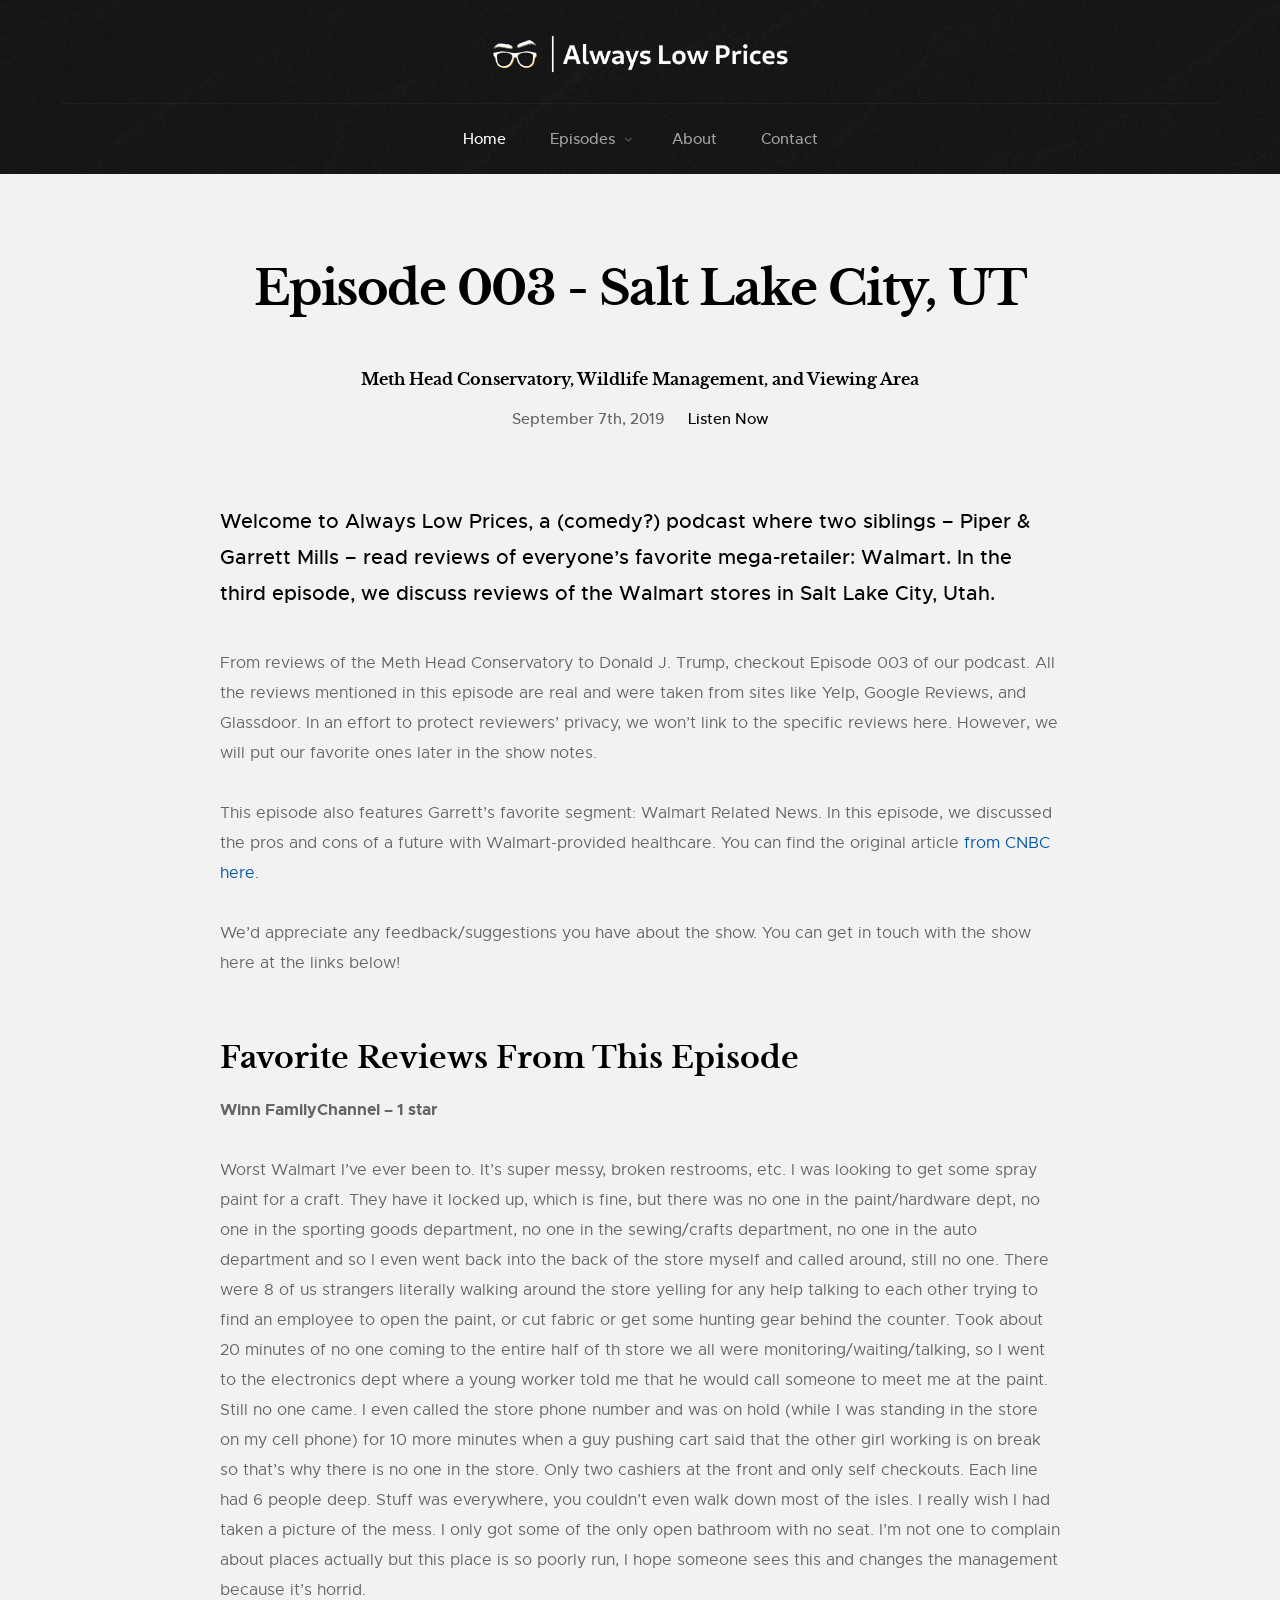
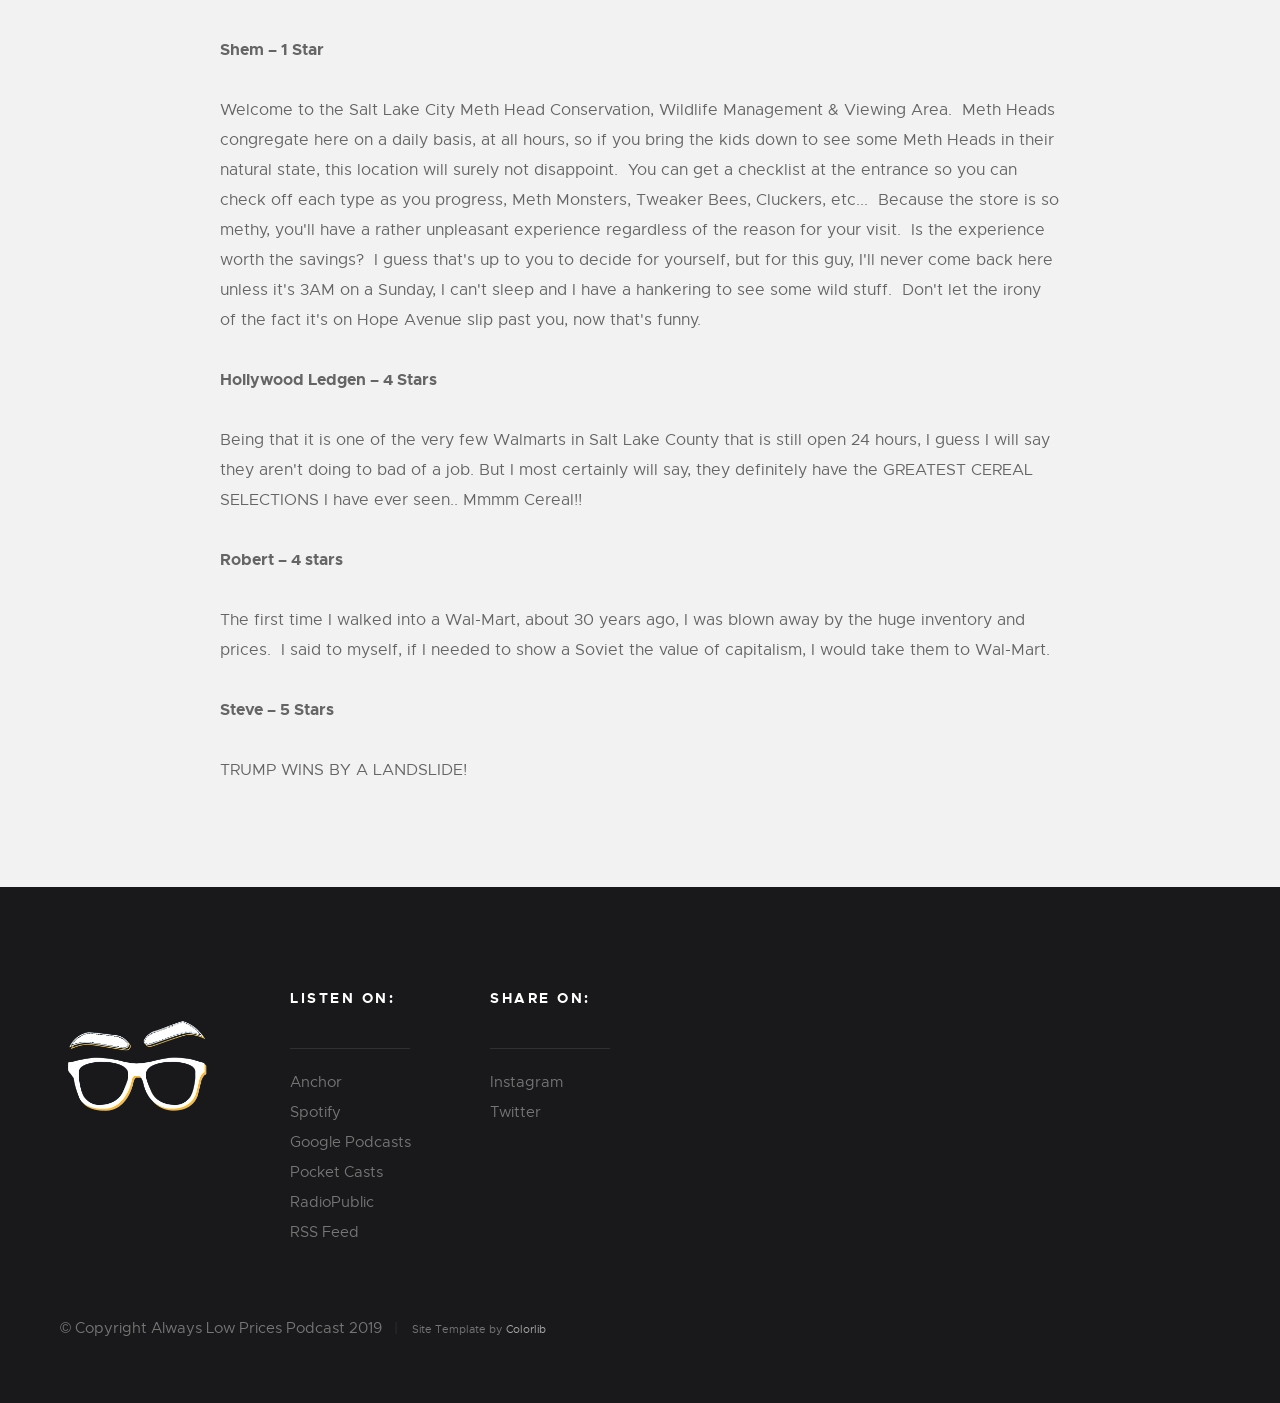
==== commit ed58e321: "start homepage work" ====
--- a/notes/003.html
+++ b/notes/003.html
@@ -15,25 +15,33 @@
 
     <!-- CSS
     ================================================== -->
-    <link rel="stylesheet" href="../css/base.css">
-    <link rel="stylesheet" href="../css/vendor.css">
-    <link rel="stylesheet" href="../css/main.css">
+    <link rel="stylesheet" href="/css/base.css">
+    <link rel="stylesheet" href="/css/vendor.css">
+    <link rel="stylesheet" href="/css/main.css">
 
     <!-- script
     ================================================== -->
-    <script src="../js/modernizr.js"></script>
-    <script src="../js/pace.min.js"></script>
+    <script src="/js/modernizr.js"></script>
+    <script src="/js/pace.min.js"></script>
 
     <!-- favicons
     ================================================== -->
-    <link rel="shortcut icon" href="../favicon.ico" type="image/x-icon">
-    <link rel="icon" href="../favicon.ico" type="image/x-icon">
+    <link rel="shortcut icon" href="/favicon.ico" type="image/x-icon">
+    <link rel="icon" href="/favicon.ico" type="image/x-icon">
 
 </head>
 
 <body id="top">
 
+    <!-- pageheader
+        ================================================== -->
+    <section class="s-pageheader">
 
+        <header class="header" id="header-content">
+
+        </header> <!-- header -->
+
+    </section> <!-- end s-pageheader -->
 
     <!-- s-content
     ================================================== -->
@@ -51,7 +59,7 @@
                 <ul class="s-content__header-meta">
                     <li class="date">September 7th, 2019</li>
                     <li class="cat">
-                        <a href="#">Listen Now</a>
+                        <a href="https://open.spotify.com/show/2a7ba2a6s3g4KgWNtG4Lf8">Listen Now</a>
                     </li>
                 </ul>
             </div> <!-- end s-content__header -->
@@ -92,63 +100,9 @@
 
     <!-- s-footer
     ================================================== -->
-    <footer class="s-footer">
+    <footer class="s-footer" id="footer-content">
 
-        <div class="s-footer__main">
-            <div class="row">
-                <h2 style="color: white;">Always Low Prices Podcast</h2>
-                <p>Welcome to Always Low Prices, a (comedy?) podcast where two siblings – Piper & Garrett Mills – read reviews of everyone’s favorite mega-retailer: Walmart. Listen wherever podcasts are available.</p>
-            </div>
-            <div class="row"><br></div>
-            <div class="row">
-                
-                <div class="col-two md-four mob-full s-footer__sitelinks">
-                        
-                    <h4>Listen On:</h4>
 
-                    <ul class="s-footer__linklist">
-                        <li><a href="https://anchor.fm/always-low-prices">Anchor</a></li>
-                        <li><a href="https://open.spotify.com/show/2a7ba2a6s3g4KgWNtG4Lf8">Spotify</a></li>
-                        <li><a href="https://www.google.com/podcasts?feed=aHR0cHM6Ly9hbmNob3IuZm0vcy9jZmFhMGY4L3BvZGNhc3QvcnNz">Google Podcasts</a></li>
-                        <li><a href="https://pca.st/469Q">Pocket Casts</a></li>
-                        <li><a href="https://radiopublic.com/always-low-prices-WdAnnR">RadioPublic</a></li>
-                        <li><a href="https://anchor.fm/s/cfaa0f8/podcast/rss">RSS Feed</a></li>
-                    </ul>
-
-                </div> <!-- end s-footer__sitelinks -->
-
-                <div class="col-two md-four mob-full s-footer__social">
-                        
-                    <h4>Share On:</h4>
-
-                    <ul class="s-footer__linklist">
-<!--                        <li><a href="#0">Facebook</a></li>-->
-                        <li><a href="https://www.instagram.com/alwayslowpod/">Instagram</a></li>
-                        <li><a href="https://twitter.com/alwayslowpod">Twitter</a></li>
-<!--                        <li><a href="#0">Pinterest</a></li>-->
-<!--                        <li><a href="#0">Google+</a></li>-->
-<!--                        <li><a href="#0">LinkedIn</a></li>-->
-                    </ul>
-
-                </div> <!-- end s-footer__social -->
-
-            </div>
-        </div> <!-- end s-footer__main -->
-
-        <div class="s-footer__bottom">
-            <div class="row">
-                <div class="col-full">
-                    <div class="s-footer__copyright">
-                        <span>© Copyright Always Low Prices Podcast 2019</span>
-                        <span style="font-size: 8pt;">Site Template by <a href="https://colorlib.com/">Colorlib</a></span>
-                    </div>
-
-                    <div class="go-top">
-                        <a class="smoothscroll" title="Back to Top" href="#top"></a>
-                    </div>
-                </div>
-            </div>
-        </div> <!-- end s-footer__bottom -->
 
     </footer> <!-- end s-footer -->
 
@@ -171,6 +125,10 @@
     <!-- Java Script
     ================================================== -->
     <script src="../js/jquery-3.2.1.min.js"></script>
+    <script>
+        $('#header-content').load('/templates/header.template.html')
+        $('#footer-content').load('/templates/footer.template.html')
+    </script>
     <script src="../js/plugins.js"></script>
     <script src="../js/main.js"></script>
 
--- a/css/main.css
+++ b/css/main.css
@@ -1785,7 +1785,7 @@
 }
 
 .header__logo img {
-   width: 265px;
+   /*width: 265px;*/
    height: 48px;
 }
 
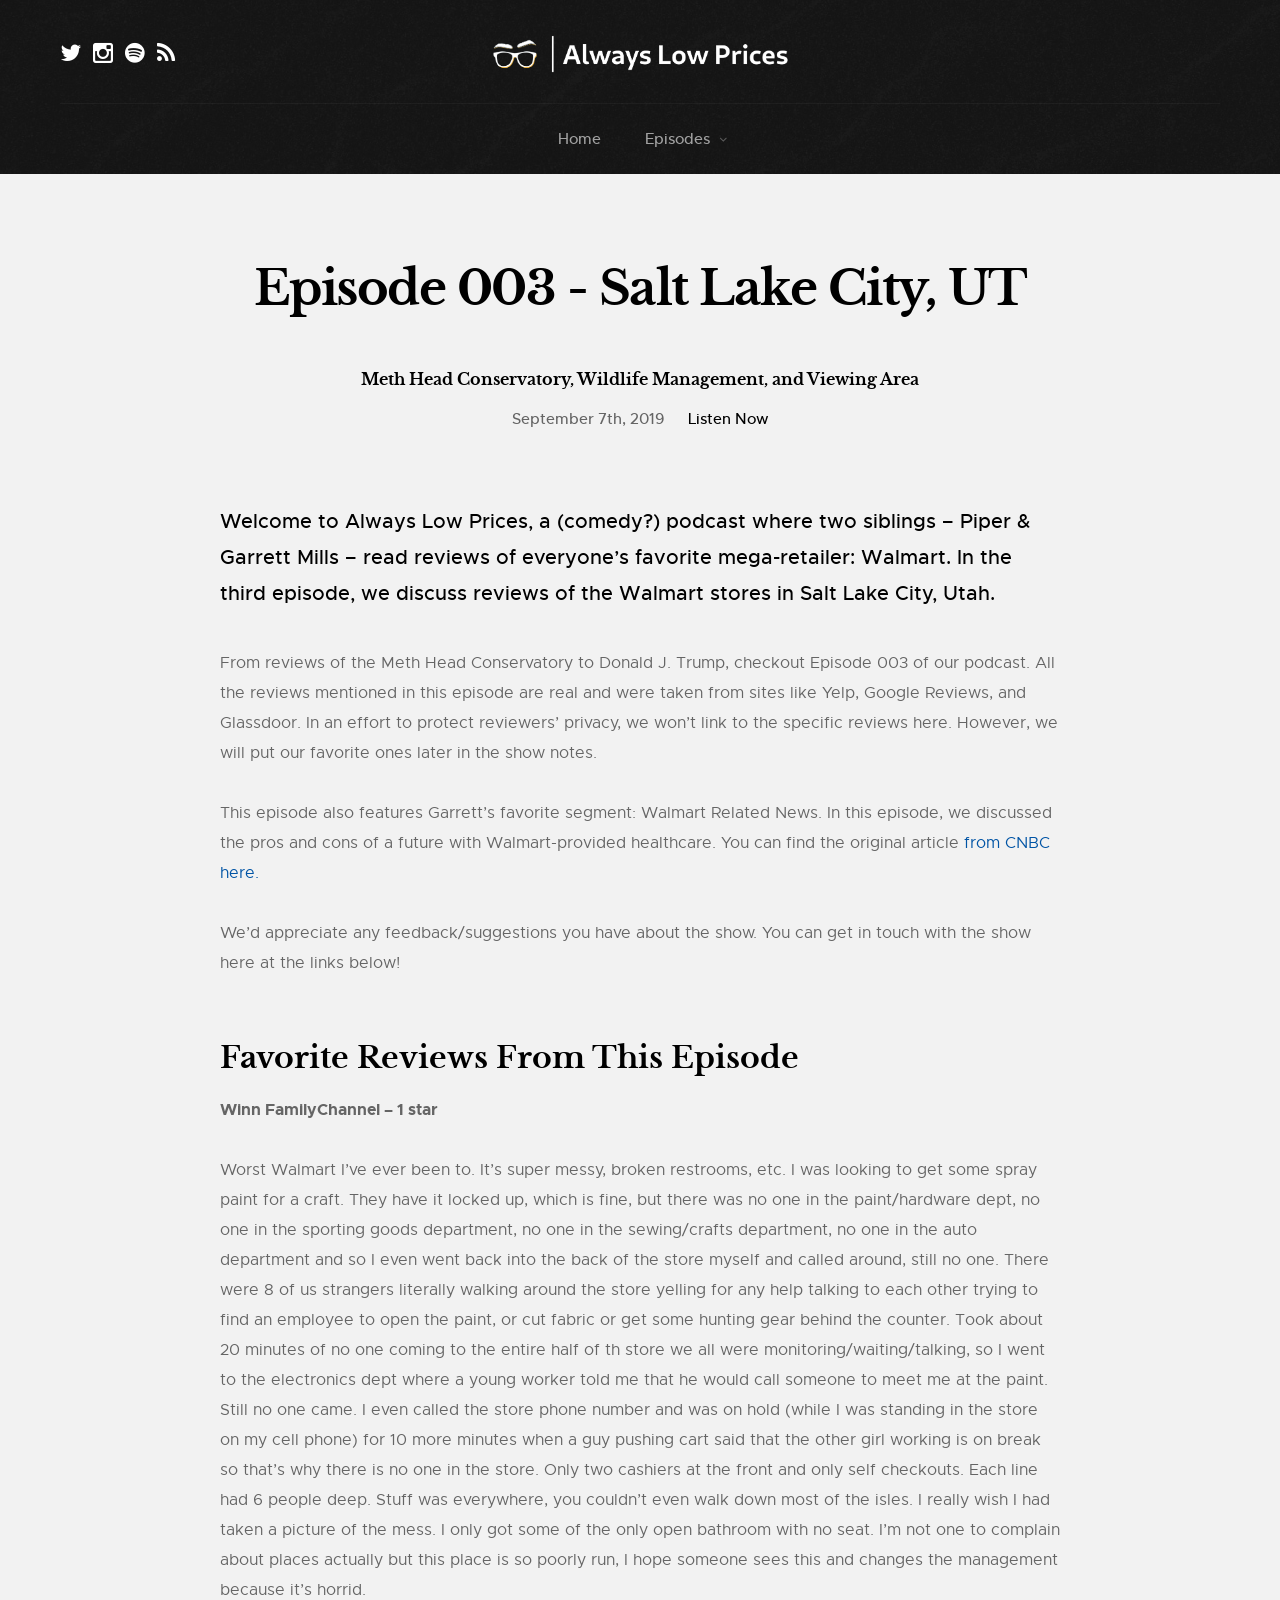
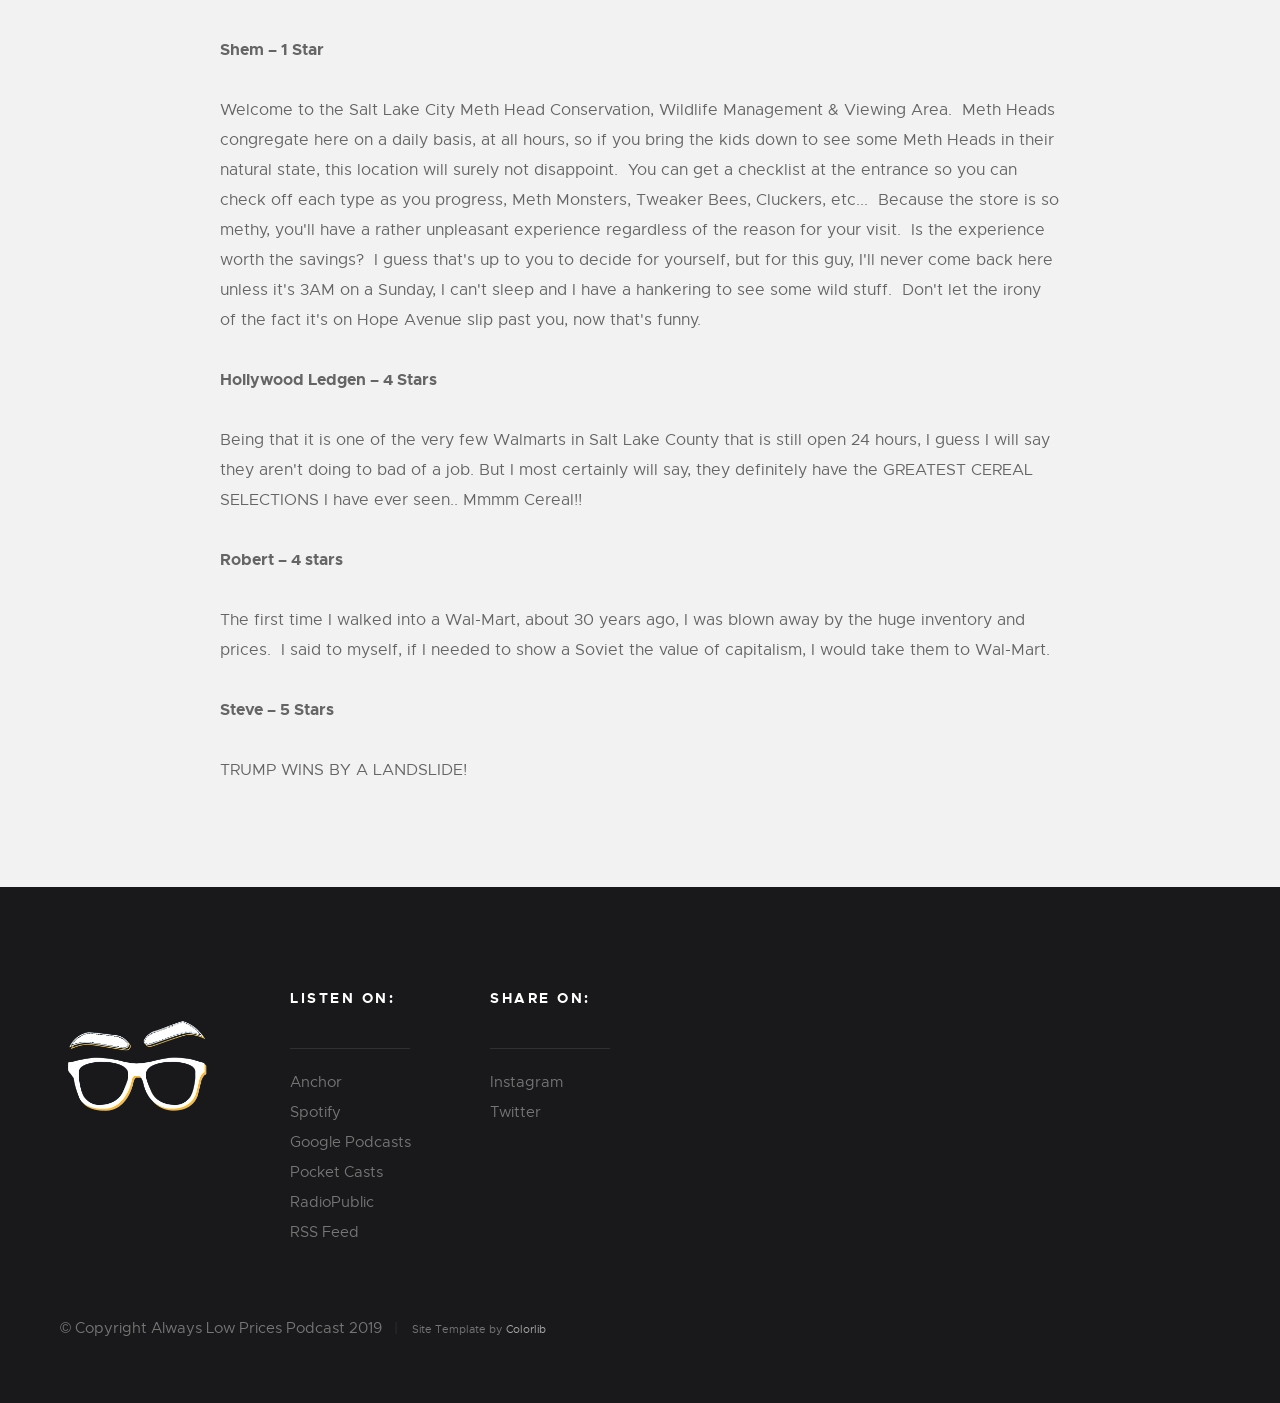
==== commit ef98f610: "rework cms" ====
--- a/notes/003.html
+++ b/notes/003.html
@@ -37,7 +37,7 @@
         ================================================== -->
     <section class="s-pageheader">
 
-        <header class="header" id="header-content">
+        <header class="header cms-template" data-cms-template="header">
 
         </header> <!-- header -->
 
@@ -100,7 +100,7 @@
 
     <!-- s-footer
     ================================================== -->
-    <footer class="s-footer" id="footer-content">
+    <footer class="s-footer cms-template" data-cms-template="footer">
 
 
 
@@ -124,13 +124,13 @@
 
     <!-- Java Script
     ================================================== -->
-    <script src="../js/jquery-3.2.1.min.js"></script>
-    <script>
-        $('#header-content').load('/templates/header.template.html')
-        $('#footer-content').load('/templates/footer.template.html')
-    </script>
-    <script src="../js/plugins.js"></script>
-    <script src="../js/main.js"></script>
+    <script src="/js/jquery-3.2.1.min.js"></script>
+    <script src="/js/plugins.js"></script>
+    <script src="/js/main.js"></script>
+    <script src="/js/cms.js"></script>
+    <script src="/content/posts.stream.js"></script>
+
+    <script> /* This needs to be last! */ cms.render() </script>
 
 </body>
 
